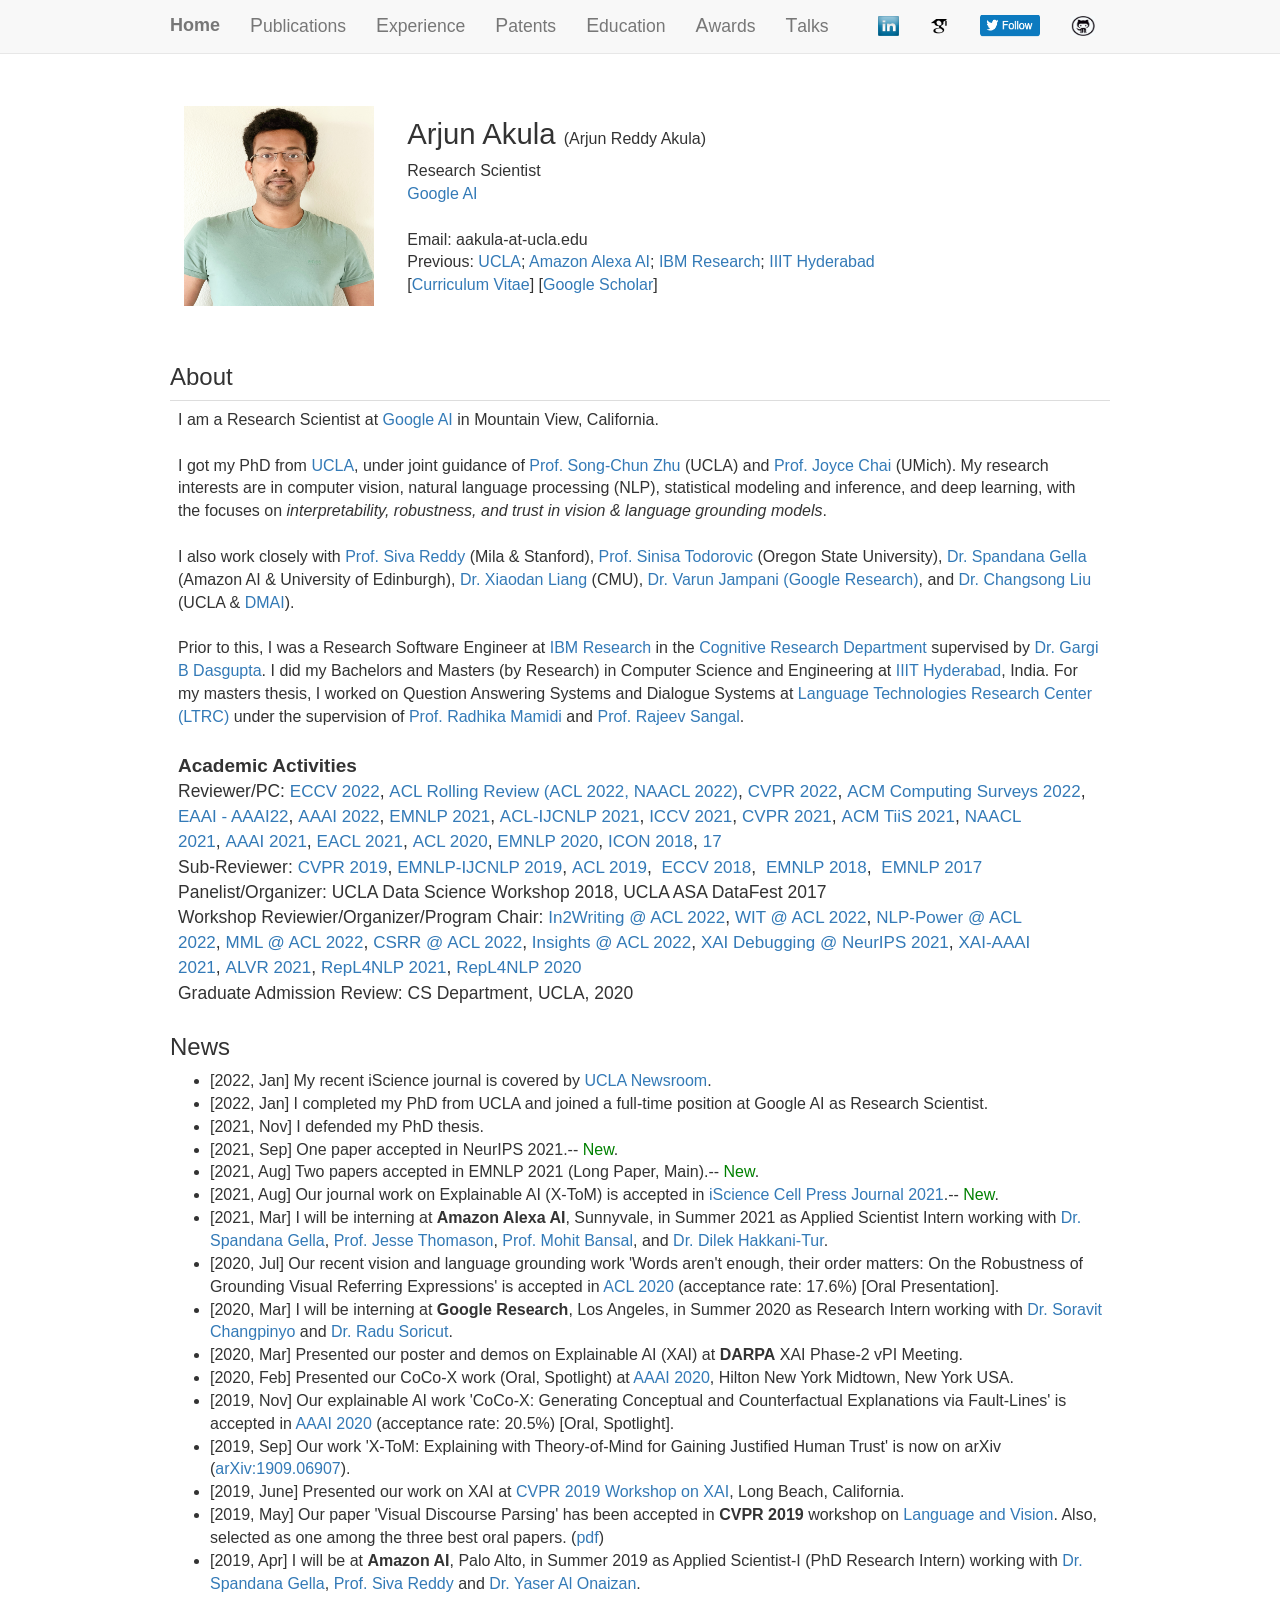
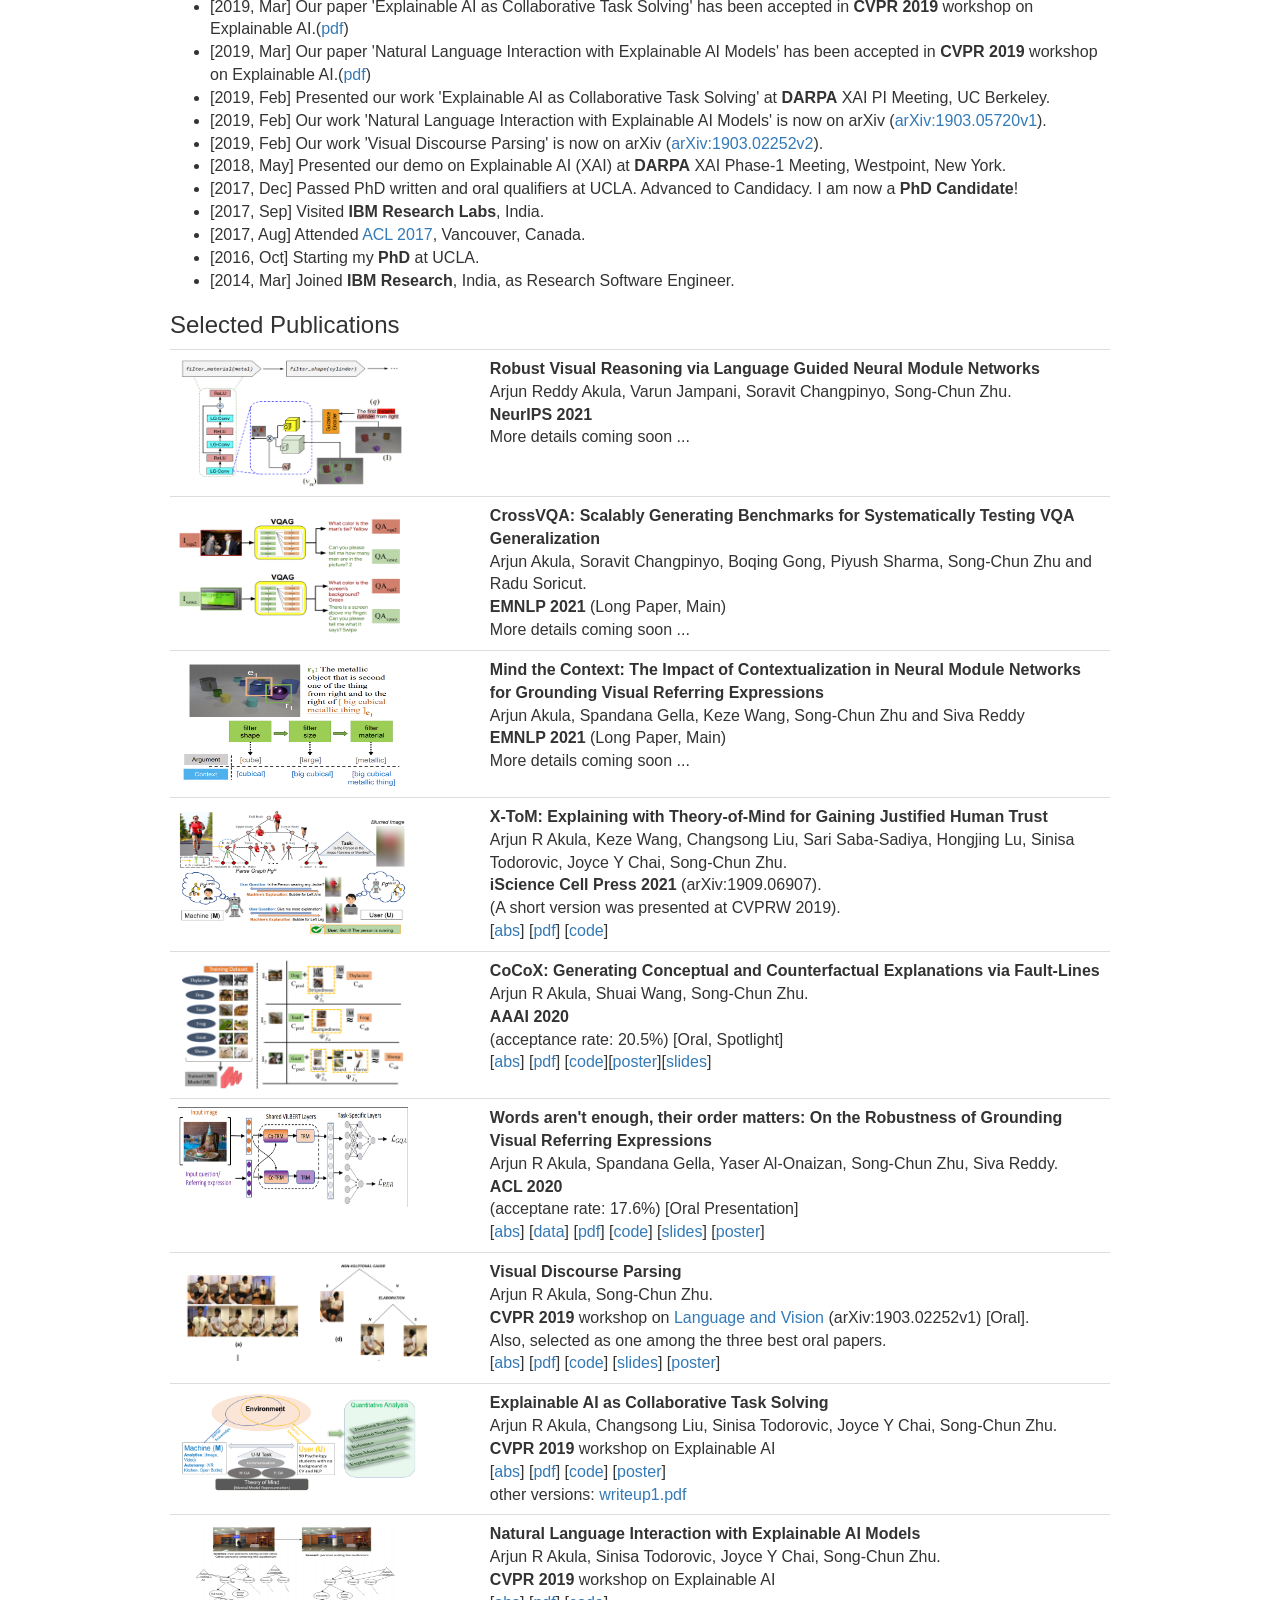
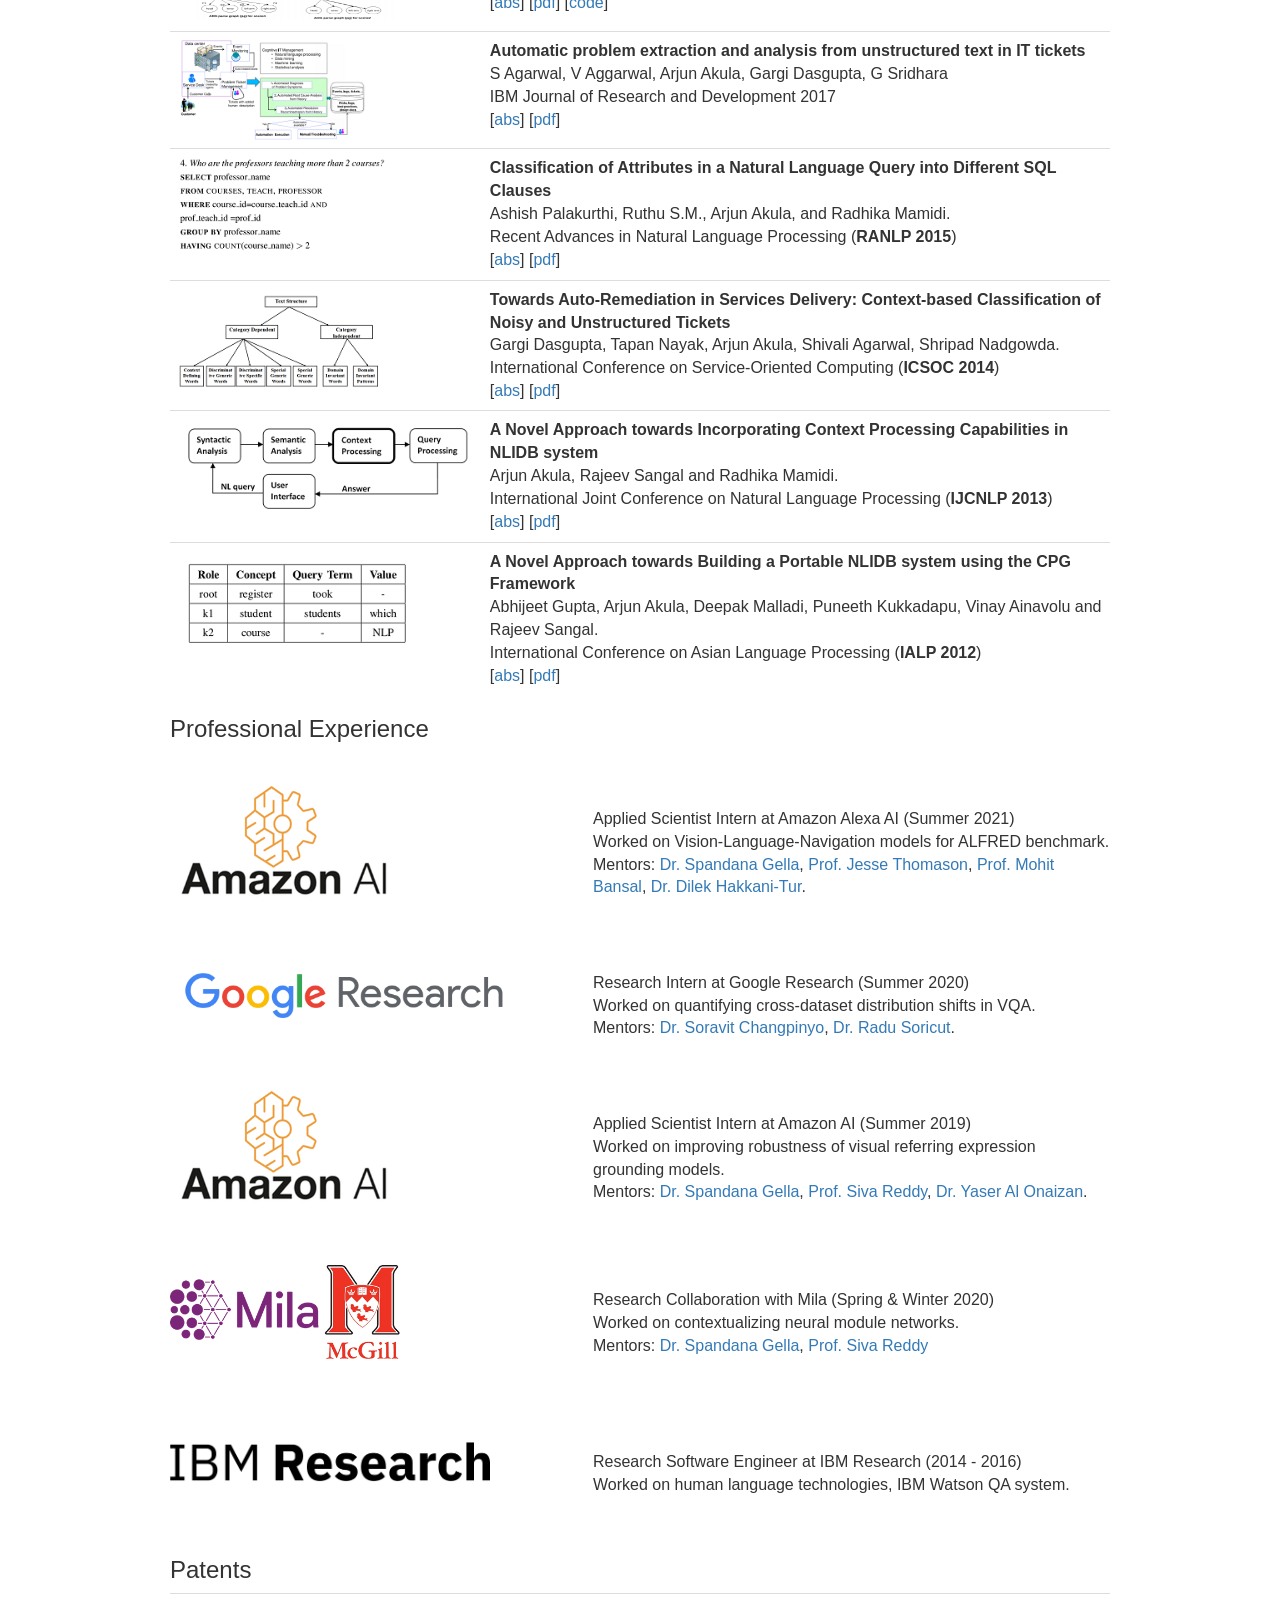
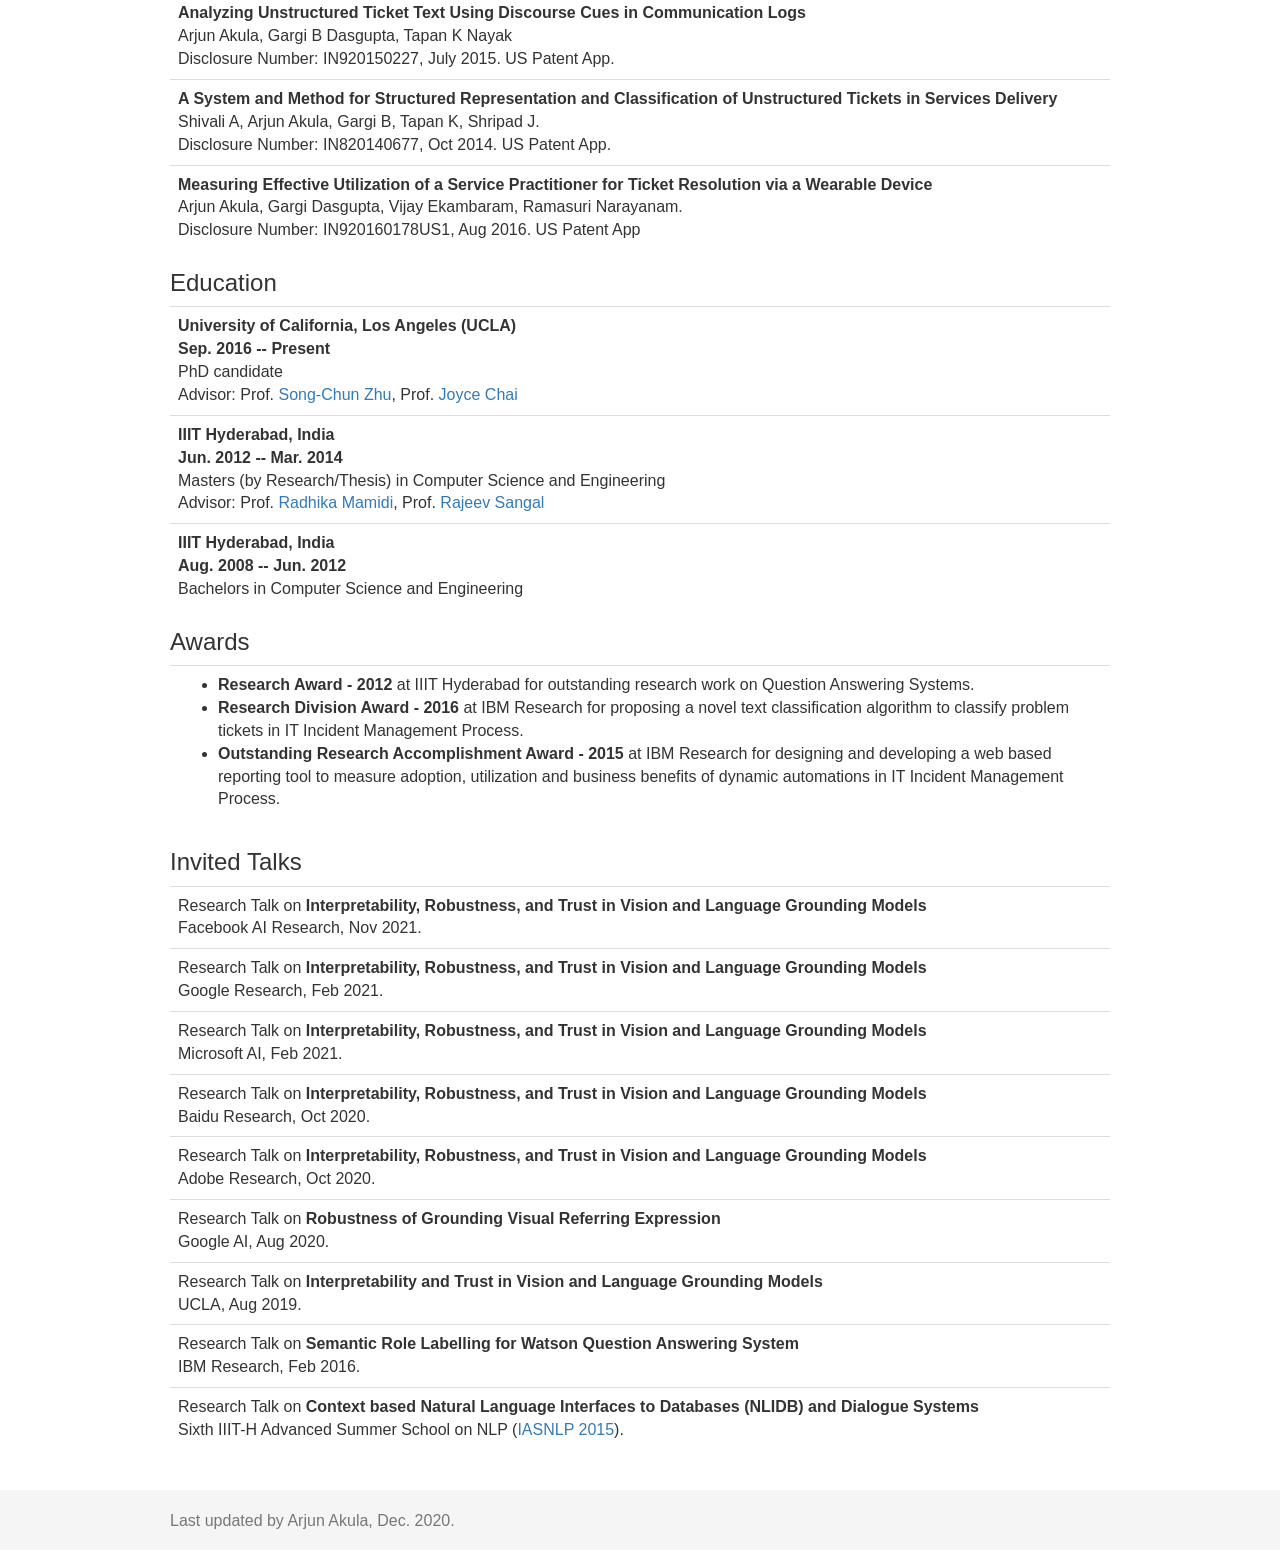
==== index.html @ db686c5c "Update index.html" ====
<!DOCTYPE html>
<html lang="en">
	<head>
		<meta name="google-site-verification" content="akBBJHNHcfkLYshrEBhurLwioqq3iowF6sm19u59wHs" />
		<meta http-equiv="Content-Type" content="text/html; charset=UTF-8">

<meta http-equiv="X-UA-Compatible" content="IE=edge">
<meta name="viewport" content="width=device-width, initial-scale=1">
<meta name="description" content="Homepage">
<meta name="author" content="Arjun Akula">
<meta name="keywords" content="Arjun Reddy Akula Arjun Akula Arjun R Akula Explainable AI XAI UCLA Univeristy of California Los Angeles , Arjun Reddy , Machine Learning Computer Science Statistics IBM Research Computer Vision Natural Language Processing">

<title> Arjun Akula ( Arjun Reddy Akula ) - UCLA </title>

<!-- Bootstrap core CSS -->
<link href="./style_files/bootstrap.min.css" rel="stylesheet">
<link href="./style_files/non-responsive.css" rel="stylesheet">
<link href="./style_files/social-buttons-3.css" rel="stylesheet">
<script async="" src="./style_files/analytics.js.download"></script><script src="./style_files/ie-emulation-modes-warning.js.download"></script>
<link href="./style_files/font-awesome.min.css" rel="stylesheet">

<link href="./style_files/han.css" rel="stylesheet">

<script src="./style_files/ie-emulation-modes-warning.js(1).download"></script>
<script type="text/javascript">
  function display(id) {
    var currentDisplay = document.getElementById(id).style.display;
    if (currentDisplay == 'none') {
      document.getElementById(id).style.display = "inline";
    }
    else {
      document.getElementById(id).style.display = "none";
    }
  }
</script>
<style type="text/css">
.divLeft {
    width:12%;
    display:block;
    float: left;
margin-left: 29px;

}
.divRight {
    width:57%;
    display:block;
	float: right;
    margin-right: 17%;
	margin-top:15px;
}
</style>
		
</head>

    <body data-feedly-mini="yes">

      <!-- Fixed navbar -->
      <nav class="navbar navbar-default navbar-fixed-top">
        <div class="container">
          <div class="navbar-header">
            <button type="button" class="navbar-toggle" data-toggle="collapse" data-target=".navbar-collapse">
              <span class="sr-only">Toggle navigation</span>
              <span class="icon-bar"></span>
              <span class="icon-bar"></span>
              <span class="icon-bar"></span>
            </button>
            <a class="scroll-top navbar-brand" href="./index.html"><b>Home</b></a>
          </div>
          <div id="navbar" class="collapse navbar-collapse">
            <ul class="nav navbar-nav">
             <li><a href="#publication">Publications</a></li>
		    <li><a href="#work">Experience</a></li>
<li><a href="#patent">Patents</a></li>
<li><a href="#education">Education</a></li>
<li><a href="#award">Awards</a></li>
<li><a href="#talk">Talks</a></li>
           </ul>

           <ul class="nav navbar-nav navbar-right">
            
            <li><a target="_blank" href="https://www.linkedin.com/in/arjun-akula-1b769939"><img src="./style_files/linkedin.PNG" style="width:21px; height:20px" title="" alt=""></a></li>
            <li><a target="_blank" href="https://scholar.google.com/citations?user=CNKX9bgAAAAJ&hl=en"><img src="./style_files/scholar.jpg" style="width:21px; height:16px" title="" alt=""></a></li>
		   <li><a target="_blank" href="https://twitter.com/arjunreddy2613?ref_src=twsrc%5Etfw"><img src="./style_files/twitter.PNG" style="width:61px; height:23px" title="" alt=""></a></li>
		   <li><a target="_blank" href="https://github.com/arjunakula"><img src="./style_files/github_icon.png" style="width:24px; height:20px" title="" alt=""></a></li>
        	  </ul>
        </div><!--/.nav-collapse -->
      </div>
    </nav>

    <!-- Begin page content -->
    <div class="container">
      <div class="row"><br>
        <span class="divRight">
          <h1 style="font-size:22pt">Arjun Akula <span style="font-size:12pt">(Arjun Reddy Akula)</span></h1>
          <address>
            <font size="3">
               Research Scientist 
              <br> <a target="_blank" href="https://research.google/people/ArjunReddyAkula/">Google AI </a>

              <br><br> Email: aakula-at-ucla.edu <br>
         
			Previous:  <a target="_blank" href="http://www.ucla.edu/">UCLA</a>; <a href="https://blog.aboutamazon.com/amazon-ai" target="_blank">Amazon Alexa AI</a>; <a target="_blank" href="http://www.research.ibm.com/" target="_blank">IBM Research</a>; <a href="https://www.iiit.ac.in/" target="_blank">IIIT Hyderabad</a> <br>

		    [<a target="_blank" href="style_files/arjun_resume_2022.pdf">Curriculum Vitae</a>] [<a target="_blank" href="https://scholar.google.com/citations?user=CNKX9bgAAAAJ&hl=en">Google Scholar</a>]
            </font>
          </address>
        </span>
        <span class="divLeft">
          <br><img src="./style_files/IMG-0017.jpg" height=200 width=190>
        </span>
      </div>

      <!-- <div class="container"> -->
      <span id="bio" name="bio"><h3><br>About</h3></span>
      <p style="top-margin: 100px;"></p><table class="table table-hover">
        
        <tbody>
		<!-- 
		<tr><td>
		<img src="./style_files/mission2.PNG" width="91%" height="53%">
		</td></tr>
	    -->
		<tr><td>
          I am a Research Scientist at <a href="https://research.google/people/ArjunReddyAkula/">Google AI</a> in Mountain View, California. <br> <br>
			
	I got my PhD from  <a href="http://www.ucla.edu/" target="_blank">UCLA</a>, under joint guidance of <a href="http://www.stat.ucla.edu/~sczhu/" target="_blank">Prof. Song-Chun Zhu</a> (UCLA) and <a href="http://www.cse.msu.edu/~jchai/" target="_blank">Prof. Joyce Chai</a> (UMich).
My research interests are in computer vision, natural language processing (NLP), statistical modeling and inference, and deep learning, with the focuses on <i> interpretability, robustness, and trust in vision & language grounding models</i>.<br /> <br />
			
			I also work closely with <a href="https://sivareddy.in/" target="_blank">Prof. Siva Reddy</a> (Mila & Stanford), <a href="http://web.engr.oregonstate.edu/~sinisa/" target="_blank">Prof. Sinisa Todorovic</a> (Oregon State University),  <a href="http://spandanagella.com/" target="_blank">Dr. Spandana Gella</a> (Amazon AI & University of Edinburgh), <a href="https://www.cs.cmu.edu/~xiaodan1/" target="_blank">Dr. Xiaodan Liang</a> (CMU), <a href="https://varunjampani.github.io/" target="_blank">Dr. Varun Jampani (Google Research)</a>, and  <a href="https://scholar.google.com/citations?user=x_cL5pQAAAAJ&hl=en" target="_blank">Dr. Changsong Liu</a> (UCLA & <a href="https://dm.ai" target="_blank">DMAI</a>).

    
<br><br>
        
Prior to this, I was a Research Software Engineer at <a href = "http://www.research.ibm.com/" target="_blank">IBM Research</a> in the <a href="https://researcher.watson.ibm.com/researcher/view_group.php?id=7850" target="_blank">Cognitive Research Department</a> supervised by <a href="https://researcher.watson.ibm.com/researcher/view.php?person=in-GaargiDasgupta" target="_blank">Dr. Gargi B Dasgupta</a>. I did my Bachelors and Masters (by Research) in Computer Science and Engineering at <a href="https://www.iiit.ac.in/" target="_blank">IIIT Hyderabad</a>, India. For my masters thesis, I worked on Question Answering Systems and Dialogue Systems at <a href="http://ltrc.iiit.ac.in/" target="_blank"> Language Technologies Research Center (LTRC)</a> under the supervision of <a href="https://www.iiit.ac.in/people/faculty/radhikamamidi/" target="_blank">Prof. Radhika Mamidi</a> and <a href="https://www.iiit.ac.in/~sangal/" target="_blank">Prof. Rajeev Sangal</a>.
<br> 
<br/>
<b style="font-size:19px;">Academic Activities</b><br />
<div style="font-size:17.5px;">Reviewer/PC: <a href="https://eccv2022.ecva.net/" target="_blank" style="font-size:17px">ECCV 2022</a>, <a href="https://aclrollingreview.org/" target="_blank" style="font-size:17px">ACL Rolling Review (ACL 2022, NAACL 2022)</a>, <a href="http://cvpr2022.thecvf.com/" target="_blank" style="font-size:17px">CVPR 2022</a>, <a href="https://dl.acm.org/journal/csur" target="_blank" style="font-size:17px">ACM Computing Surveys 2022</a>, <a href="https://sites.google.com/view/eaai2022/topic" target="_blank" style="font-size:17px">EAAI - AAAI22</a>, <a href="https://aaai.org/Conferences/AAAI-22/aaai22call/" target="_blank" style="font-size:17px">AAAI 2022</a>,&nbsp;<a href="https://2021.emnlp.org/" target="_blank" style="font-size:17px">EMNLP 2021</a>,&nbsp;<a href="https://2021.aclweb.org/" target="_blank" style="font-size:17px">ACL-IJCNLP 2021</a>,&nbsp;<a href="http://iccv2021.thecvf.com/" target="_blank" style="font-size:17px">ICCV 2021</a>,&nbsp;<a href="http://cvpr2021.thecvf.com/" target="_blank" style="font-size:17px">CVPR 2021</a>,&nbsp;<a href="https://dl.acm.org/journal/tiis" target="_blank" style="font-size:17px">ACM TiiS 2021</a>,&nbsp;<a href="https://2021.naacl.org/calls/papers/" target="_blank" style="font-size:17px">NAACL 2021</a>,&nbsp;<a href="https://aaai.org/Conferences/AAAI-21/" target="_blank" style="font-size:17px">AAAI 2021</a>,&nbsp;<a href="https://2021.eacl.org/" target="_blank" style="font-size:17px">EACL 2021</a>,&nbsp;<a href="http://www.acl2019.org/EN/index.xhtml" target="_blank" style="font-size:17px">ACL 2020</a>,&nbsp;<a href="https://2020.emnlp.org/" target="_blank" style="font-size:17px">EMNLP 2020</a>,&nbsp;<a href = "http://www.icon2018.in/" target="_blank" style="font-size:17px;">ICON 2018</a>,&nbsp;<a href = "https://ltrc.iiit.ac.in/icon2017/" target="_blank" style="font-size:17px;">17</a></div>
<div style="font-size:17.5px;">Sub-Reviewer: <a href="http://cvpr2019.thecvf.com/" target="_blank" style="font-size:17px">CVPR 2019</a>,&nbsp;<a href="https://www.emnlp-ijcnlp2019.org/" target="_blank" style="font-size:17px">EMNLP-IJCNLP 2019</a>,&nbsp;<a href="http://www.acl2019.org/EN/index.xhtml" target="_blank" style="font-size:17px">ACL 2019</a>,&nbsp; <a href="https://eccv2018.org/" target="_blank" style="font-size:17px">ECCV 2018</a>,&nbsp; <a href="http://emnlp2018.org/" target="_blank" style="font-size:17px">EMNLP 2018</a>,&nbsp; <a href="http://emnlp2017.net/" target="_blank" style="font-size:17px">EMNLP 2017</a>
<div style="font-size:17.5px;">Panelist/Organizer: UCLA Data Science Workshop 2018, UCLA ASA DataFest 2017</a></div>
<div style="font-size:17.5px;">Workshop Reviewier/Organizer/Program Chair: <a href="https://in2writing.glitch.me/" target="_blank" style="font-size:17px">In2Writing @ ACL 2022</a>,&nbsp;<a href="https://megagon.ai/2nd-workshop-on-deriving-insights-from-user-generated-text-wit/" target="_blank" style="font-size:17px">WIT @ ACL 2022</a>,&nbsp;<a href="https://nlp-power.github.io/" target="_blank" style="font-size:17px">NLP-Power @ ACL 2022</a>,&nbsp;<a href="https://mml-workshop.github.io/" target="_blank" style="font-size:17px">MML @ ACL 2022</a>,&nbsp;<a href="https://csrr-workshop.github.io/" target="_blank" style="font-size:17px">CSRR @ ACL 2022</a>,&nbsp;<a href="https://insights-workshop.github.io/index" target="_blank" style="font-size:17px">Insights @ ACL 2022</a>,&nbsp;<a href="https://xai4debugging.github.io/" target="_blank" style="font-size:17px">XAI Debugging @ NeurIPS 2021</a>,&nbsp;<a href="https://sites.google.com/view/xaiworkshop/topic" target="_blank" style="font-size:17px">XAI-AAAI 2021</a>,&nbsp;<a href="https://alvr-workshop.github.io/" target="_blank" style="font-size:17px">ALVR 2021</a>,&nbsp;<a href="https://sites.google.com/view/repl4nlp-2021" target="_blank" style="font-size:17px">RepL4NLP 2021</a>,&nbsp;<a href="https://sites.google.com/view/repl4nlp2020/" target="_blank" style="font-size:17px">RepL4NLP 2020</a></div>			
<div style="font-size:17.5px;">Graduate Admission Review: CS Department, UCLA, 2020</a></div>
         </td>
      </tr>
</tbody></table>
      
    <span id="news" name="news"><h3> News </h3></span>
				<ul>
					<li>
						[2022, Jan] My recent iScience journal is covered by <a target="_blank" href="http://statistics.ucla.edu/resources/news/">UCLA Newsroom</a>. 
						</li>
					
					<li>
						[2022, Jan] I completed my PhD from UCLA and joined a full-time position at Google AI as Research Scientist. 
						</li>
					<li>
						[2021, Nov] I defended my PhD thesis. 
						</li>
					<li>
						[2021, Sep] One paper accepted in NeurIPS 2021.-- <span
						style="color: green">New</span>.
					</li>
					<li>
						[2021, Aug] Two papers accepted in EMNLP 2021 (Long Paper, Main).-- <span
						style="color: green">New</span>.
					</li>
					<li>
						[2021, Aug] Our journal work on Explainable AI (X-ToM) is accepted in <a target="_blank" href="https://www.cell.com/iscience/home">iScience Cell Press Journal 2021</a>.-- <span
						style="color: green">New</span>.
					</li>
						<li>
						[2021, Mar] I will be interning at <b>Amazon Alexa AI</b>, Sunnyvale, in Summer 2021 as Applied Scientist Intern working with <a target="_blank" href="http://spandanagella.com/">Dr. Spandana Gella</a>, <a target="_blank" href="https://jessethomason.com/">Prof. Jesse Thomason</a>, <a target="_blank" href="https://www.cs.unc.edu/~mbansal/">Prof. Mohit Bansal</a>, and <a target="_blank" href="https://scholar.google.com/citations?user=GMcL_9kAAAAJ&hl=en">Dr. Dilek Hakkani-Tur</a>.
					</li>
					<li>
						[2020, Jul] Our recent vision and language grounding work 'Words aren't enough, their order matters: On the Robustness of Grounding Visual Referring Expressions' is accepted in <a target="_blank" href="https://acl2020.org/">ACL 2020</a> (acceptance rate: 17.6%) [Oral Presentation]. 
					</li>
					<li>
						[2020, Mar] I will be interning at <b>Google Research</b>, Los Angeles, in Summer 2020 as Research Intern working with <a target="_blank" href="http://www-scf.usc.edu/~schangpi/">Dr. Soravit Changpinyo</a> and <a target="_blank" href="http://www.radusoricut.com/">Dr. Radu Soricut</a>.
					</li>
					<li>
						[2020, Mar] Presented our poster and demos on Explainable AI (XAI) at <b>DARPA</b> XAI Phase-2 vPI Meeting.
					</li>
					<li>
						[2020, Feb] Presented our CoCo-X work (Oral, Spotlight) at <a target="_blank" href="https://aaai.org/Conferences/AAAI-20/aaai20call/">AAAI 2020</a>, Hilton New York Midtown, New York USA.
					</li>
					<li>
						[2019, Nov] Our explainable AI work 'CoCo-X: Generating Conceptual and Counterfactual Explanations via Fault-Lines' is accepted in <a target="_blank" href="https://aaai.org/Conferences/AAAI-20/aaai20call/">AAAI 2020</a> (acceptance rate: 20.5%) [Oral, Spotlight].
					</li>
					<li>
						[2019, Sep] Our work 'X-ToM: Explaining with Theory-of-Mind for Gaining Justified Human Trust' is now on arXiv (<a target="_blank" href="https://arxiv.org/abs/1909.06907">arXiv:1909.06907</a>).
					</li>
					
					<li>
						[2019, June] Presented our work on XAI at <a target="_blank" href="http://cvpr2019.thecvf.com/">CVPR 2019 Workshop on XAI</a>, Long Beach, California. 
					</li>
					<li>
						[2019, May] Our paper <a target="_blank" href="https://arxiv.org/pdf/1903.05720"></a> 'Visual Discourse Parsing' has been accepted in <b>CVPR 2019</b> workshop on <a href="http://languageandvision.com/" target="_blank">Language and Vision</a>. Also, selected as one among the three best oral papers. (<a target="_blank" href="https://arxiv.org/abs/1903.02252">pdf</a>)
					</li>
					
					<li> [2019, Apr] I will be at <b>Amazon AI</b>, Palo Alto, in Summer 2019 as Applied Scientist-I (PhD Research Intern) working with <a target="_blank" href="http://spandanagella.com/">Dr. Spandana Gella</a>, <a target="_blank" href="https://sivareddy.in/">Prof. Siva Reddy</a> and <a target="_blank" href="https://scholar.google.com/citations?user=ODQEHXgAAAAJ&hl=en">Dr. Yaser Al Onaizan</a>.
					</li>
					<li>
						[2019, Mar] Our paper 'Explainable AI as Collaborative Task Solving' has been accepted in <b>CVPR 2019</b> workshop on Explainable AI.(<a target="_blank" href="http://openaccess.thecvf.com/content_CVPRW_2019/html/Explainable_AI/Akula_Explainable_AI_as_Collaborative_Task_Solving_CVPRW_2019_paper.html">pdf</a>)
					</li>
					
					<li>
						[2019, Mar] Our paper 'Natural Language Interaction with Explainable AI Models' has been accepted in <b>CVPR 2019</b> workshop on Explainable AI.(<a target="_blank" href="http://openaccess.thecvf.com/content_CVPRW_2019/html/Explainable_AI/Akula_Natural_Language_Interaction_with_Explainable_AI_Models_CVPRW_2019_paper.html">pdf</a>)
					</li>

					<li>
						[2019, Feb] Presented our work 'Explainable AI as Collaborative Task Solving' <!--(<a target="_blank" href="./style_files/XAI_poster_UCBerkeley_arjun.pdf">poster</a>)--> at <b>DARPA</b> XAI PI Meeting, UC Berkeley.
					</li>
					
					<li>
						[2019, Feb] Our work 'Natural Language Interaction with Explainable AI Models' is now on arXiv (<a target="_blank" href="https://arxiv.org/abs/1903.05720">arXiv:1903.05720v1</a>).
					</li>
					
					<li>
						[2019, Feb] Our work 'Visual Discourse Parsing' is now on arXiv (<a target="_blank" href="https://arxiv.org/abs/1903.02252">arXiv:1903.02252v2</a>).
					</li>
					
					<li>
						[2018, May] Presented our demo on Explainable AI (XAI) at <b>DARPA</b> XAI Phase-1 Meeting, Westpoint, New York.
					</li>
					
					<li>
						[2017, Dec] Passed PhD written and oral qualifiers at UCLA. Advanced to Candidacy. I am now a <b>PhD Candidate</b>!
					</li>
					
					<li>
						[2017, Sep] Visited <b>IBM Research Labs</b>, India.
					</li>
					
					<li>
						[2017, Aug] Attended <a target="_blank" href="http://acl2017.org/">ACL 2017</a>, Vancouver, Canada.
					</li>
					
					<li>
						[2016, Oct] Starting my <b>PhD</b> at UCLA.
					</li>
					
					<li>
						[2014, Mar] Joined <b>IBM Research</b>, India, as Research Software Engineer.
					</li>
					</ul>	   
            
      <span id="publication" name="publication"><h3> Selected Publications </h3></span>
      <table class="table table-hover">
        <tbody>
		
		<tr><td width="30%"><img src="style_files/publications/neurips2021.png" width=230 height=130></td>

          <td>  
            <strong>Robust Visual Reasoning via Language Guided Neural Module Networks </strong>
            <br>Arjun Reddy Akula, Varun Jampani, Soravit Changpinyo, Song-Chun Zhu.
            <br> <b>NeurIPS 2021</b> 
	     <br> More details coming soon ...
           
          </td>
        </tr> 
		<tr><td width="30%"><img src="style_files/publications/emnlp2021_1.PNG" width=230 height=130></td>

          <td>  
            <strong>CrossVQA: Scalably Generating Benchmarks for Systematically Testing VQA Generalization </strong>
            <br> Arjun Akula, Soravit Changpinyo, Boqing Gong, Piyush Sharma, Song-Chun Zhu and Radu Soricut.
            <br> <b>EMNLP 2021</b> (Long Paper, Main)  
	     <br> More details coming soon ...
           
          </td>
        </tr> 
		
		<tr><td width="30%"><img src="style_files/publications/emnlp2021_2.PNG" width=230 height=130></td>

          <td>  
            <strong>Mind the Context: The Impact of Contextualization in Neural Module Networks for Grounding Visual Referring Expressions </strong>
            <br> Arjun Akula, Spandana Gella, Keze Wang, Song-Chun Zhu and Siva Reddy
            <br> <b>EMNLP 2021 </b>(Long Paper, Main)
	    <br> More details coming soon ...
          
          </td>
        </tr> 
		
		<tr><td width="30%"><img src="style_files/publications/xtom2019.png" width=230 height=130></td>

          <td>  
            <strong> X-ToM: Explaining with Theory-of-Mind for Gaining Justified Human Trust </strong>
            <br> Arjun R Akula, Keze Wang, Changsong Liu,  Sari Saba-Sadiya, Hongjing Lu, Sinisa Todorovic, Joyce Y Chai, Song-Chun Zhu.
            <br> <b>iScience Cell Press 2021</b> (arXiv:1909.06907). 
            <br> (A short version was presented at CVPRW 2019).
            <br> [<a href="javascript:none" onclick="display(&#39;CVPRXTOM2019-abs&#39;)">abs</a>] [<a target="_blank" href="https://arxiv.org/abs/1909.06907">pdf</a>] [<a target="_blank" href="https://github.com/arjunakula/Trust-and-XAI">code</a>]
            <div id="CVPRXTOM2019-abs" style="display:none"><p>
              We present a new explainable AI (XAI) framework aimed at increasing justified human trust and reliance in the AI machine through explanations. We pose explanation as an iterative communication process, i.e. dialog, between the machine and human user. More concretely, the machine generates sequence of explanations in a dialog which takes into account three important aspects at each dialog turn: (a) human's intention (or curiosity); (b) human's understanding of the machine; and (c) machine's understanding of the human user. To do this, we use Theory of Mind (ToM) which helps us in explicitly modeling human's intention, machine's mind as inferred by the human as well as human's mind as inferred by the machine. In other words, these explicit mental representations in ToM are incorporated to learn an optimal explanation policy that takes into account human's perception and beliefs. Furthermore, we also show that ToM facilitates in quantitatively measuring justified human trust in the machine by comparing all the three mental representations.
We applied our framework to three visual recognition tasks, namely, image classification, action recognition, and human body pose estimation. We argue that our ToM based explanations are practical and more natural for both expert and non-expert users to understand the internal workings of complex machine learning models. To the best of our knowledge, this is the first work to derive explanations using ToM. Extensive human study experiments verify our hypotheses, showing that the proposed explanations significantly outperform the state-of-the-art XAI methods in terms of all the standard quantitative and qualitative XAI evaluation metrics including human trust, reliance, and explanation satisfaction. 
            </p></div>
          </td>
        </tr> 
			
	<tr><td width="30%"><img src="style_files/publications/aaai2020.png" width=230 height=130></td>

          <td>  
            <strong> CoCoX: Generating Conceptual and Counterfactual Explanations via Fault-Lines </strong>
            <br> Arjun R Akula, Shuai Wang, Song-Chun Zhu.
            <br> <b>AAAI 2020 </b> 
	    <br> (acceptance rate: 20.5%) [Oral, Spotlight]
            <br> [<a href="javascript:none" onclick="display(&#39;AAAI2020-abs&#39;)">abs</a>] [<a target="_blank" href="https://github.com/arjunakula/arjunakula.github.io/blob/master/style_files/publications/AAAI-AkulaA.3605.pdf">pdf</a>] [<a target="_blank" href="https://github.com/arjunakula/arjunakula.github.io/blob/master/style_files/publications/AAAI-AkulaA.3605.pdf">code</a>][<a target="_blank" href="https://github.com/arjunakula/arjunakula.github.io/blob/master/AAAI2020_poster%20(1).pdf">poster</a>][<a target="_blank" href="https://github.com/arjunakula/arjunakula.github.io/blob/master/AAAI2020_poster%20(1).pdf">slides</a>]
            <div id="AAAI2020-abs" style="display:none"><p>
             We present CoCoX (short for Conceptual and Counterfactual Explanations), a model for explaining decisions made by a deep convolutional neural network (CNN). 
		    In Cognitive Psychology, the factors (or semantic-level features) that humans zoom in on when they imagine an alternative to a model prediction are often referred to as Fault-Lines.
		    Motivated by this, our CoCoX model explains decisions made by a CNN using fault-lines. 
		    Specifically, given an input image I for which a CNN classification model M predicts class c_pred, our fault-line based explanation identifies the minimal semantic-level features (e.g., stripes on zebra, pointed ears of dog), referred to as explainable concepts, that need to be added to or deleted from I in order to alter the classification category of I by M to another specified class c_alt. We argue that, due to the conceptual and counterfactual nature of fault-lines, our CoCoX explanations are practical and more natural for both expert and non-expert users to understand the internal workings of complex deep learning models.
		    Extensive quantitative and qualitative experiments verify our hypotheses, showing that CoCoX significantly outperform the state-of-the-art explainable AI models. 
            </p></div>
          </td>
        </tr> 
		
			<tr><td width="30%"><img src="style_files/publications/acl_arch.png" width=230 height=100></td>

          <td>  
            <strong> Words aren't enough, their order matters: On the Robustness of Grounding Visual Referring Expressions </strong>
            <br> Arjun R Akula, Spandana Gella, Yaser Al-Onaizan, Song-Chun Zhu, Siva Reddy.
            <br> <b>ACL 2020</b> 
		<br>  (acceptane rate: 17.6%) [Oral Presentation]
            <br> [<a href="javascript:none" onclick="display(&#39;ACL2020-abs&#39;)">abs</a>] [<a target="_blank" href="https://github.com/aws/aws-refcocog-adv">data</a>] [<a target="_blank" href="https://arxiv.org/abs/2005.01655v1">pdf</a>] [<a target="_blank" href="">code</a>] [<a target="_blank" href="">slides</a>] [<a target="_blank" href="">poster</a>]
            <div id="ACL2020-abs" style="display:none"><p>
             Visual referring expression recognition is a challenging task that requires natural language understanding in the context of an image.
		    We critically examine RefCOCOg, a standard benchmark for this task, using a human study and show that 83.7% of test instances do not require reasoning on linguistic structure.
To measure the true progress of existing models, we split the test set into two sets, one which requires reasoning on linguistic structure and the other which doesn't.
Additionally, we create an adversarial dataset <i>Ref-Adv</i> that tests the model's ability to generalize to unseen distribution of target referring objects.
Using these datasets, we empirically show that existing methods fail to exploit linguistic structure and are 12% to 23% lower in performance than the established progress for this task.
We also propose two methods, one based on negative sampling and the other based on multi-task learning, to increase the robustness of ViLBERT, the current state-of-the-art model for this task. 
            </p></div>
          </td>
        </tr> 
	
		

<tr><td width="30%"><img src="style_files/publications/cvprxai.png" height=100></td>

          <td>  
            <strong> Visual Discourse Parsing </strong>
            <br> Arjun R Akula, Song-Chun Zhu.
            <br><b>CVPR 2019</b> workshop on <a href="http://languageandvision.com/" target="_blank">Language and Vision</a> (arXiv:1903.02252v1) [Oral]. 
		<br>Also, selected as one among the three best oral papers.
            <br> [<a href="javascript:none" onclick="display(&#39;CVPRXAI2019-abs&#39;)">abs</a>] [<a target="_blank" href="https://arxiv.org/pdf/1903.02252.pdf">pdf</a>] [<a target="_blank" href="https://github.com/arjunakula/Visual-Discourse-Parsing">code</a>] [<a target="_blank" href="https://github.com/arjunakula/arjunakula.github.io/blob/master/style_files/cvpr2019_lang_vision_ppt.pdf">slides</a>] [<a target="_blank" href="https://github.com/arjunakula/arjunakula.github.io/blob/master/style_files/poster_cvpr2019_LanguageVision_Wkshp_final.pdf">poster</a>]
            <div id="CVPRXAI2019-abs" style="display:none"><p>
              Text-level discourse parsing aims to unmask how two segments (or sentences) in the text are related to each other. We propose the task of Visual Discourse Parsing, which requires understanding discourse relations among scenes in a video. Here we use the term scene to refer to a subset of video frames that can better summarize the video. In order to collect a dataset for learning discourse cues from videos, one needs to manually identify the scenes from a large pool of video frames and then annotate the discourse relations between them. This is clearly a time consuming, expensive and tedious task. In this work, we propose an approach to identify discourse cues from the videos without the need to explicitly identify and annotate the scenes. We also present a novel dataset containing 310 videos and the corresponding discourse cues to evaluate our approach. We believe that many of the multi-discipline Artificial Intelligence problems such as Visual Dialog and Visual Storytelling would greatly benefit from the use of visual discourse cues. 
            </p></div>
          </td>
        </tr> 
		
		<tr><td width="30%"><img src="style_files/publications/xai_2.PNG" width=240 height=100></td>

          <td>  
            <strong> Explainable AI as Collaborative Task Solving</strong>
            <br> Arjun R Akula, Changsong Liu, Sinisa Todorovic, Joyce Y Chai, Song-Chun Zhu.
            <br><b>CVPR 2019</b> workshop on Explainable AI
            <br> [<a href="javascript:none" onclick="display(&#39;CVPRWKSHPXAI2019-abs&#39;)">abs</a>] [<a target="_blank" href="http://openaccess.thecvf.com/content_CVPRW_2019/html/Explainable_AI/Akula_Explainable_AI_as_Collaborative_Task_Solving_CVPRW_2019_paper.html">pdf</a>] [<a target="_blank" href="https://github.com/arjunakula/Trust-and-XAI">code</a>] [<a target="_blank" href="https://github.com/arjunakula/arjunakula.github.io/blob/master/style_files/poster_cvpr2019_XAI_wkshp%20(15).pdf">poster</a>]
            <br> other versions: <a target="_blank" href="https://github.com/arjunakula/arjunakula.github.io/raw/master/style_files/publications/VCLA_PROJECTS/writeup_backup1.pdf">writeup1.pdf</a>
	    <div id="CVPRWKSHPXAI2019-abs" style="display:none"><p>
              
            </p></div>
          </td>
        </tr> 
		<tr><td width="30%"><img src="style_files/publications/iuixai.png" width=240 height=100></td>

          <td>  
            <strong> Natural Language Interaction with Explainable AI Models</strong>
            <br> Arjun R Akula, Sinisa Todorovic, Joyce Y Chai, Song-Chun Zhu.
            <br><b>CVPR 2019</b> workshop on Explainable AI
            <br> [<a href="javascript:none" onclick="display(&#39;IUIXAI2019-abs&#39;)">abs</a>] [<a target="_blank" href="http://openaccess.thecvf.com/content_CVPRW_2019/html/Explainable_AI/Akula_Natural_Language_Interaction_with_Explainable_AI_Models_CVPRW_2019_paper.html">pdf</a>] [<a target="_blank" href="https://github.com/arjunakula/Explainable-AI-Interface-for-Videos">code</a>]
            <div id="IUIXAI2019-abs" style="display:none"><p>
              This paper presents an explainable AI (XAI) system that provides explanations for its predictions. The system consists of two key components -- namely, the prediction And-Or graph (AOG) model for recognizing and localizing concepts of interest in input data, and the XAI model for providing explanations to the user about the AOG's predictions. In this work, we focus on the XAI model specified to interact with the user in natural language, whereas the AOG's predictions are considered given and represented by the corresponding parse graphs (pg's) of the AOG. Our XAI model takes pg's as input and provides answers to the user's questions using the following types of reasoning: direct evidence (e.g., detection scores), part-based inference (e.g., detected parts provide evidence for the concept asked), and other evidences from spatio-temporal context (e.g., constraints from the spatio-temporal surround). We identify several correlations between user's questions and the XAI answers using Youtube Action dataset. 
            </p></div>
          </td>
        </tr> 
<!--
		<tr><td width="30%"><img src="style_files/publications/cvprxai2.png" width=240 height=100></td>

          <td>  
            <strong> Explainable AI as Collaborative Task Solving</strong>
            <br> Arjun Akula, Changsong Liu, Sinisa Todorovic, Joyce Chai, Song-Chun Zhu.
            <br><b>CVPR 2019</b> workshop on Explainable AI
            <br> [<a href="javascript:none" onclick="display(&#39;CVPRXAI22019-abs&#39;)">abs</a>] [<a target="_blank" href="https://arxiv.org/pdf/1903.05720">pdf</a>]
            <div id="CVPRXAI22019-abs" style="display:none"><p>
              
            </p></div>
          </td>
        </tr> 
-->		
		<tr>
<td width="30%"><img src="style_files/publications/j1.PNG" height=100></td>

          <td>  
            <strong> Automatic problem extraction and analysis from unstructured text in IT tickets </strong>
            <br> S Agarwal, V Aggarwal, Arjun Akula, Gargi Dasgupta, G Sridhara
            <br> IBM Journal of Research and Development 2017
            <br> [<a href="javascript:none" onclick="display(&#39;IBMRD2017-abs&#39;)">abs</a>] [<a target="_blank" href="https://ieeexplore.ieee.org/document/7877279">pdf</a>]
            <div id="IBMRD2017-abs" style="display:none"><p>
              Many large IT service providers, having realized the transformational impact of cognitive technology, are
experimenting with cognitive service agents like Amelia and IBM Watson for IT problem resolution. We build a system that extracts knowledge
about different classes of problems arising in the IT infrastructure,
mine problem linkages to recent system changes, and identify the
resolution activities to mitigate problems. The system, at its core, uses
data mining, machine learning, and natural language parsing
techniques. By using extracted knowledge, one can (i) understand the
kind of problems and the root causes affecting the IT infrastructure,
(ii) proactively remediate the causes so that they no longer result in
problems, and (iii) estimate the scope for automation for service
management
            </p></div>
          </td>
        </tr>
		
		<tr>
<td width="30%"><img src="style_files/publications/ranlp.png" height=100></td>

          <td>  
            <strong> Classification of Attributes in a Natural Language Query into Different SQL Clauses </strong>
            <br> Ashish Palakurthi, Ruthu S.M., Arjun Akula, and Radhika Mamidi.
            <br> Recent Advances in Natural Language Processing (<b>RANLP 2015</b>)
            <br> [<a href="javascript:none" onclick="display(&#39;RANLP2015-abs&#39;)">abs</a>] [<a target="_blank" href="./style_files/publications/ranlp2015.pdf">pdf</a>]
            <div id="RANLP2015-abs" style="display:none"><p>
             Attribute information in a natural language query is one of the key features for converting a natural language query into a Structured Query Language (SQL) in Natural Language Interface to Database systems. In this paper, we explore the task
of classifying the attributes present in a natural language query into different SQL clauses in a SQL query. In particular, we investigate the effectiveness of various features and Conditional Random Fields for this task. Our system uses a statistical classifier trained on manually prepared data. We report our results on three different domains and also show how our system
can be used for generating a complete SQL query.
            </p></div>
          </td>
        </tr> 
		
		<tr>
<td width="30%"><img src="style_files/publications/icsoc.png" height=100></td>

          <td>  
            <strong> Towards Auto-Remediation in Services Delivery: Context-based Classification of Noisy and Unstructured Tickets </strong>
            <br> Gargi Dasgupta, Tapan Nayak, Arjun Akula, Shivali Agarwal, Shripad Nadgowda.
            <br> International Conference on Service-Oriented Computing (<b>ICSOC 2014</b>)
            <br> [<a href="javascript:none" onclick="display(&#39;ICSOC2014-abs&#39;)">abs</a>] [<a target="_blank" href="https://link.springer.com/chapter/10.1007/978-3-662-45391-9_39">pdf</a>]
            <div id="ICSOC2014-abs" style="display:none"><p>
             Service interactions account for major source of revenue and employment in many modern economies, and yet the service operations management process remains extremely complex. Ticket is the fundamental management entity in this process and resolution of tickets remains largely human intensive. A large portion of these human executed resolution tasks are repetitive in nature and can be automated. Ticket description analytics can be used to automatically identify the true category of the problem. This when combined with automated remediation actions considerably reduces the human effort. We look at monitoring data in a big provider's domain and abstract out the repeatable tasks from the noisy and unstructured human-readable text in tickets. We present a novel approach for automatic problem determination from this noisy and unstructured text. The approach uses two distinct levels of analysis, (a) correlating different data sources to obtain a richer text followed by (b) context based classification of the correlated data. We report on accuracy and efficiency of our approach using real customer data.
            </p></div>
          </td>
        </tr> 

<tr>
<tr><td width="30%"><img src="style_files/publications/ijcnlp.png" height=100></td>

          <td>  
            <strong> A Novel Approach towards Incorporating Context Processing Capabilities in NLIDB system </strong>
            <br> Arjun Akula, Rajeev Sangal and Radhika Mamidi.
            <br> International Joint Conference on Natural Language Processing (<b>IJCNLP 2013</b>)
            <br> [<a href="javascript:none" onclick="display(&#39;IJCNLP2013-abs&#39;)">abs</a>] [<a target="_blank" href="./style_files/publications/ijcnlp2013.pdf">pdf</a>]
            <div id="IJCNLP2013-abs" style="display:none"><p>
              This paper presents a novel approach to categorize, model and identify contextual information in natural language interface to database (NLIDB) systems. The interactions between user and system are categorized and modeled based on the way in which the contextual information is utilized in the interactions. A relationship schema among the responses (user and system responses) is proposed. We present a novel method to identify contextual information in one specific type of usersystem
interaction. We report on results of experiments with the university related queries. 
            </p></div>
          </td>
        </tr> 

<tr>
<td width="30%"><img src="style_files/publications/ialp.png" height=100></td>

          <td>  
            <strong> A Novel Approach towards Building a Portable NLIDB system using the CPG Framework </strong>
            <br> Abhijeet Gupta, Arjun Akula, Deepak Malladi, Puneeth Kukkadapu, Vinay Ainavolu and Rajeev Sangal.
            <br> International Conference on Asian Language Processing (<b>IALP 2012</b>)
            <br> [<a href="javascript:none" onclick="display(&#39;IALP2012-abs&#39;)">abs</a>] [<a target="_blank" href="./style_files/publications/ialp2012.pdf">pdf</a>]
            <div id="IALP2012-abs" style="display:none"><p>
              This paper presents a novel approach to building natural language interface to databases (NLIDB) based on Computational Paninian Grammar (CPG). It uses two distinct stages of processing, namely, syntactic processing followed by semantic processing. Syntactic processing makes the processing more general and robust. CPG is a dependency framework in which the analysis is in terms of syntacticosemantic relations. The closeness of these relations makes semantic processing easier and more accurate. It also makes the systems more portable. 
            </p></div>
          </td>
        </tr> 

      </tbody></table>

<!--       <span id="journal" name="journal"><h3> Journals </h3></span>
      <table class="table table-hover">
        <tbody>
 
 </tbody></table> -->

<span id="work" name="work"><h3> Professional Experience </h3></span>
 <table width="100%" align="center" border="0" cellspacing="0" cellpadding="200">
	 <tr>
                        <td width="45%"  height="180px">
                                <div><img src='./style_files/amazonai.png' width=230px></div>
                        </td>
                <td valign="center" width="55%">

			<br>
                        <papertitle>Applied Scientist Intern at Amazon Alexa AI (Summer 2021)</papertitle><br>
			Worked on Vision-Language-Navigation models for ALFRED benchmark.<br />
			Mentors: <a target="_blank" href="http://spandanagella.com/">Dr. Spandana Gella</a>, <a target="_blank" href="https://jessethomason.com/">Prof. Jesse Thomason</a>, <a target="_blank" href="https://www.cs.unc.edu/~mbansal/">Prof. Mohit Bansal</a>, <a target="_blank" href="https://scholar.google.com/citations?user=GMcL_9kAAAAJ&hl=en">Dr. Dilek Hakkani-Tur</a>.
                                
                </td>
        </tr>

<tr>
                        <td width="45%" height="125px">
                                <div><img src='./style_files/google.png' width=350px></div>
                        </td>
                <td valign="center" width="55%">

			<br>
                        <papertitle>Research Intern at Google Research (Summer 2020)</papertitle><br>
			Worked on quantifying cross-dataset distribution shifts in VQA. <br />
			Mentors: <a target="_blank" href="http://www-scf.usc.edu/~schangpi/">Dr. Soravit Changpinyo</a>, <a target="_blank" href="http://www.radusoricut.com/">Dr. Radu Soricut</a>.
                                
                </td>
        </tr>
	 
<tr>
                        <td width="45%"  height="180px">
                                <div><img src='./style_files/amazonai.png' width=230px></div>
                        </td>
                <td valign="center" width="55%">

			<br>
                        <papertitle>Applied Scientist Intern at Amazon AI (Summer 2019)</papertitle><br>
			Worked on improving robustness of visual referring expression grounding models. <br />
			Mentors: <a target="_blank" href="http://spandanagella.com/">Dr. Spandana Gella</a>, <a target="_blank" href="https://sivareddy.in/">Prof. Siva Reddy</a>, <a target="_blank" href="https://scholar.google.com/citations?user=ODQEHXgAAAAJ&hl=en">Dr. Yaser Al Onaizan</a>.
                                
                </td>
        </tr>
	 <tr>
                        <td width="45%"  height="150px">
                                <div><img src='./style_files/mila.png' width=230px></div>
                        </td>
                <td valign="center" width="55%">

			<br>
                        <papertitle>Research Collaboration with Mila (Spring & Winter 2020)</papertitle><br>
			Worked on contextualizing neural module networks.  <br />
			Mentors: <a target="_blank" href="http://spandanagella.com/">Dr. Spandana Gella</a>, <a target="_blank" href="https://sivareddy.in/">Prof. Siva Reddy</a>
                       
                </td>
        </tr>
	  <tr>
                        <td width="45%"  height="150px">
                                <div><img src='./style_files/ibm.png' width=320px></div>
                        </td>
                <td valign="center" width="55%">

			<br>
                        <papertitle>Research Software Engineer at IBM Research (2014 - 2016)</papertitle><br>
			Worked on human language technologies, IBM Watson QA system.
                       
                </td>
        </tr>
	</table>

<span id="patent" name="patent"><h3> Patents </h3></span>
      <table class="table table-hover">
        <tbody>
<tr>
          <td>  
            <strong> Analyzing Unstructured Ticket Text
Using Discourse Cues in Communication Logs </strong>
            <br> Arjun Akula, Gargi B Dasgupta, Tapan K Nayak
            <br> Disclosure Number: IN920150227, July
2015. US Patent App.
   
          </td>
        </tr> 
<tr>
          <td>  
            <strong> A System and Method for
Structured Representation and Classification of Unstructured Tickets in Services Delivery </strong>
            <br> Shivali A, Arjun Akula, Gargi B, Tapan K, Shripad J.
            <br> Disclosure Number: IN820140677, Oct 2014. US Patent App.
   
          </td>
        </tr> 

<tr>
          <td>  
            <strong> Measuring Effective Utilization of a Service Practitioner for Ticket Resolution via a Wearable Device </strong>
            <br> Arjun Akula, Gargi Dasgupta, Vijay Ekambaram, Ramasuri Narayanam.
            <br> Disclosure Number: IN920160178US1, Aug 2016. US Patent App
   
          </td>
        </tr> 

 </tbody></table>

<span id="education" name="education"><h3>Education</h3></span>
      <table class="table table-hover">
        <tbody><tr>
          <td>
            <strong>University of California, Los Angeles (UCLA)</strong>
            <br><strong>Sep. 2016 -- Present </strong>
            <br> PhD candidate
            <br> Advisor: Prof. <a target="_blank" href="http://www.stat.ucla.edu/~sczhu/">Song-Chun Zhu</a>, Prof. <a target="_blank" href="http://www.cse.msu.edu/~jchai/">Joyce Chai</a>
          </td>
        </tr>

        <tr>
          <td>
            <strong>IIIT Hyderabad, India</strong>
            <br><strong>Jun. 2012 -- Mar. 2014 </strong>
            <br> Masters (by Research/Thesis) in Computer Science and Engineering
            <br> Advisor: Prof. <a target="_blank" href="https://www.iiit.ac.in/people/faculty/radhikamamidi/">Radhika Mamidi</a>, Prof. <a target="_blank" href="https://www.iiit.ac.in/~sangal/">Rajeev Sangal</a>
          </td>
        </tr>

        <tr>
          <td>
            <strong>IIIT Hyderabad, India</strong>
            <br><strong> Aug. 2008 -- Jun. 2012 </strong>
            <br> Bachelors in Computer Science and Engineering
          </td>
        </tr>

      </tbody></table>

<span id="award" name="award"><h3>Awards</h3></span>
      <table class="table table-hover">
        <tbody><tr>
          <td>
<ul>
<li>

            <b>Research Award - 2012</b> at IIIT Hyderabad for outstanding research work on 
Question Answering Systems.
          </li>
        <li>        <b>Research Division Award - 2016</b> at IBM Research for proposing a novel text classification algorithm to classify problem tickets
in IT Incident Management Process.
          </li>
        <li>        <b>Outstanding Research Accomplishment Award - 2015</b> at IBM Research for designing and developing a web based reporting tool to measure
adoption, utilization and business benefits of dynamic automations in IT Incident Management Process.

          </li>
        </ul></td></tr>
      </tbody></table>


<span id="talk" name="talk"><h3>Invited Talks</h3></span>
      <table class="table table-hover">
        <tbody>
		<tr>
			 <td>
        Research Talk on <strong> Interpretability, Robustness, and Trust in Vision and Language Grounding Models </strong>
            <br> Facebook AI Research, Nov 2021.

          </td>
		</tr>
		<tr>
          <td>
        Research Talk on <strong> Interpretability, Robustness, and Trust in Vision and Language Grounding Models </strong>
            <br> Google Research, Feb 2021.

          </td>
        </tr>
		<tr>
          <td>
        Research Talk on <strong> Interpretability, Robustness, and Trust in Vision and Language Grounding Models </strong>
            <br> Microsoft AI, Feb 2021.

          </td>
        </tr>
		<tr>
          <td>
        Research Talk on <strong> Interpretability, Robustness, and Trust in Vision and Language Grounding Models </strong>
            <br> Baidu Research, Oct 2020.

          </td>
        </tr>
		<tr>
          <td>
        Research Talk on <strong> Interpretability, Robustness, and Trust in Vision and Language Grounding Models </strong>
            <br> Adobe Research, Oct 2020.

          </td>
        </tr>
		
		<tr>
          <td>
        Research Talk on <strong> Robustness of Grounding Visual Referring Expression </strong>
            <br> Google AI, Aug 2020.

          </td>
        </tr>
		
		<tr>
          <td>
        Research Talk on <strong> Interpretability and Trust in Vision and Language Grounding Models </strong>
            <br> UCLA, Aug 2019.

          </td>
        </tr>
		<tr>
          <td>
        Research Talk on <strong> Semantic Role Labelling for Watson Question Answering System </strong>
            <br> IBM Research, Feb 2016.

          </td>
        </tr>
		
		<tr>
          <td>
		  Research Talk on <strong>Context based Natural Language Interfaces to Databases (NLIDB) and Dialogue Systems  </strong>
            <br> Sixth IIIT-H Advanced Summer School on NLP (<a href = "http://ltrc.iiit.ac.in/iasnlp2015/" target="_blank">IASNLP 2015</a>).

          </td>
        </tr>
      </tbody></table>



     
     </div>

    <footer class="footer">
      <div class="container">
        <p class="text-muted">Last updated by Arjun Akula, Dec. 2020.</p>
      </div>
    </footer>

    <!-- Bootstrap core JavaScript
    ================================================== -->
    <!-- Placed at the end of the document so the pages load faster -->
    <script src="./style_files/jquery.min.js.download"></script>
    <script src="./style_files/bootstrap.min.js.download"></script>
<script type="text/javascript">
  (function(i,s,o,g,r,a,m){i['GoogleAnalyticsObject']=r;i[r]=i[r]||function(){
  (i[r].q=i[r].q||[]).push(arguments)},i[r].l=1*new Date();a=s.createElement(o),
  m=s.getElementsByTagName(o)[0];a.async=1;a.src=g;m.parentNode.insertBefore(a,m)
  })(window,document,'script','https://www.google-analytics.com/analytics.js','ga');

  ga('create', 'UA-85779038-1', 'auto');
  ga('send', 'pageview');
</script>
    <!-- IE10 viewport hack for Surface/desktop Windows 8 bug -->
    <script src="./style_files/ie10-viewport-bug-workaround.js.download"></script>
    <div id="feedly-mini" title="feedly Mini tookit"></div></body></html>
---- style_files/non-responsive.css ----
/* Template-specific stuff
 *
 * Customizations just for the template; these are not necessary for anything
 * with disabling the responsiveness.
 */

/* Account for fixed navbar */
body {
  padding-top: 70px;
  padding-bottom: 30px;
}

body,
.navbar-fixed-top,
.navbar-fixed-bottom {
  min-width: 970px;
}

/* Don't let the lead text change font-size. */
.lead {
  font-size: 16px;
}

/* Finesse the page header spacing */
.page-header {
  margin-bottom: 30px;
}
.page-header .lead {
  margin-bottom: 10px;
}


/* Non-responsive overrides
 *
 * Utilize the following CSS to disable the responsive-ness of the container,
 * grid system, and navbar.
 */

/* Reset the container */
.container {
  width: 970px;
  max-width: none !important;
}

/* Demonstrate the grids */
.col-xs-4 {
  padding-top: 15px;
  padding-bottom: 15px;
  background-color: #eee;
  background-color: rgba(86,61,124,.15);
  border: 1px solid #ddd;
  border: 1px solid rgba(86,61,124,.2);
}

.container .navbar-header,
.container .navbar-collapse {
  margin-right: 0;
  margin-left: 0;
}

/* Always float the navbar header */
.navbar-header {
  float: left;
}

/* Undo the collapsing navbar */
.navbar-collapse {
  display: block !important;
  height: auto !important;
  padding-bottom: 0;
  overflow: visible !important;
  visibility: visible !important;
}

.navbar-toggle {
  display: none;
}
.navbar-collapse {
  border-top: 0;
}

.navbar-brand {
  margin-left: -15px;
}

/* Always apply the floated nav */
.navbar-nav {
  float: left;
  margin: 0;
}
.navbar-nav > li {
  float: left;
}
.navbar-nav > li > a {
  padding: 15px;
}

/* Redeclare since we override the float above */
.navbar-nav.navbar-right {
  float: right;
}

/* Undo custom dropdowns */
.navbar .navbar-nav .open .dropdown-menu {
  position: absolute;
  float: left;
  background-color: #fff;
  border: 1px solid #ccc;
  border: 1px solid rgba(0, 0, 0, .15);
  border-width: 0 1px 1px;
  border-radius: 0 0 4px 4px;
  -webkit-box-shadow: 0 6px 12px rgba(0, 0, 0, .175);
          box-shadow: 0 6px 12px rgba(0, 0, 0, .175);
}
.navbar-default .navbar-nav .open .dropdown-menu > li > a {
  color: #333;
}
.navbar .navbar-nav .open .dropdown-menu > li > a:hover,
.navbar .navbar-nav .open .dropdown-menu > li > a:focus,
.navbar .navbar-nav .open .dropdown-menu > .active > a,
.navbar .navbar-nav .open .dropdown-menu > .active > a:hover,
.navbar .navbar-nav .open .dropdown-menu > .active > a:focus {
  color: #fff !important;
  background-color: #428bca !important;
}
.navbar .navbar-nav .open .dropdown-menu > .disabled > a,
.navbar .navbar-nav .open .dropdown-menu > .disabled > a:hover,
.navbar .navbar-nav .open .dropdown-menu > .disabled > a:focus {
  color: #999 !important;
  background-color: transparent !important;
}

/* Undo form expansion */
.navbar-form {
  float: left;
  width: auto;
  padding-top: 0;
  padding-bottom: 0;
  margin-right: 0;
  margin-left: 0;
  border: 0;
  -webkit-box-shadow: none;
          box-shadow: none;
}

/* Copy-pasted from forms.less since we mixin the .form-inline styles. */
.navbar-form .form-group {
  display: inline-block;
  margin-bottom: 0;
  vertical-align: middle;
}

.navbar-form .form-control {
  display: inline-block;
  width: auto;
  vertical-align: middle;
}

.navbar-form .form-control-static {
  display: inline-block;
}

.navbar-form .input-group {
  display: inline-table;
  vertical-align: middle;
}

.navbar-form .input-group .input-group-addon,
.navbar-form .input-group .input-group-btn,
.navbar-form .input-group .form-control {
  width: auto;
}

.navbar-form .input-group > .form-control {
  width: 100%;
}

.navbar-form .control-label {
  margin-bottom: 0;
  vertical-align: middle;
}

.navbar-form .radio,
.navbar-form .checkbox {
  display: inline-block;
  margin-top: 0;
  margin-bottom: 0;
  vertical-align: middle;
}

.navbar-form .radio label,
.navbar-form .checkbox label {
  padding-left: 0;
}

.navbar-form .radio input[type="radio"],
.navbar-form .checkbox input[type="checkbox"] {
  position: relative;
  margin-left: 0;
}

.navbar-form .has-feedback .form-control-feedback {
  top: 0;
}
---- style_files/social-buttons-3.css ----
/*!
 * Social Buttons for Twitter Bootstrap v1.0.0
 *
 * Copyright 2013 Adam Neumann
 * Licensed under the Apache License v2.0
 * http://www.apache.org/licenses/LICENSE-2.0
 */

.btn-facebook {
  color: #ffffff;
  background-color: #133783;
  border-color: #133783;
}

.btn-facebook:hover,
.btn-facebook:focus,
.btn-facebook:active,
.btn-facebook.active,
.open .dropdown-toggle.btn-facebook {
  color: #ffffff;
  background-color: #0e285f;
  border-color: #0b214e;
}

.btn-facebook:active,
.btn-facebook.active,
.open .dropdown-toggle.btn-facebook {
  background-image: none;
}

.btn-facebook.disabled,
.btn-facebook[disabled],
fieldset[disabled] .btn-facebook,
.btn-facebook.disabled:hover,
.btn-facebook[disabled]:hover,
fieldset[disabled] .btn-facebook:hover,
.btn-facebook.disabled:focus,
.btn-facebook[disabled]:focus,
fieldset[disabled] .btn-facebook:focus,
.btn-facebook.disabled:active,
.btn-facebook[disabled]:active,
fieldset[disabled] .btn-facebook:active,
.btn-facebook.disabled.active,
.btn-facebook[disabled].active,
fieldset[disabled] .btn-facebook.active {
  background-color: #133783;
  border-color: #133783;
}

.btn-twitter {
  color: #ffffff;
  background-color: #2daddc;
  border-color: #0271bf;
}

.btn-twitter:hover,
.btn-twitter:focus,
.btn-twitter:active,
.btn-twitter.active,
.open .dropdown-toggle.btn-twitter {
  color: #ffffff;
  background-color: #2095c0;
  border-color: #014d82;
}

.btn-twitter:active,
.btn-twitter.active,
.open .dropdown-toggle.btn-twitter {
  background-image: none;
}

.btn-twitter.disabled,
.btn-twitter[disabled],
fieldset[disabled] .btn-twitter,
.btn-twitter.disabled:hover,
.btn-twitter[disabled]:hover,
fieldset[disabled] .btn-twitter:hover,
.btn-twitter.disabled:focus,
.btn-twitter[disabled]:focus,
fieldset[disabled] .btn-twitter:focus,
.btn-twitter.disabled:active,
.btn-twitter[disabled]:active,
fieldset[disabled] .btn-twitter:active,
.btn-twitter.disabled.active,
.btn-twitter[disabled].active,
fieldset[disabled] .btn-twitter.active {
  background-color: #2daddc;
  border-color: #0271bf;
}

.btn-github {
  color: #000000;
  background-color: #fafafa;
  border-color: #cccccc;
}

.btn-github:hover,
.btn-github:focus,
.btn-github:active,
.btn-github.active,
.open .dropdown-toggle.btn-github {
  color: #000000;
  background-color: #e6e6e6;
  border-color: #adadad;
}

.btn-github:active,
.btn-github.active,
.open .dropdown-toggle.btn-github {
  background-image: none;
}

.btn-github.disabled,
.btn-github[disabled],
fieldset[disabled] .btn-github,
.btn-github.disabled:hover,
.btn-github[disabled]:hover,
fieldset[disabled] .btn-github:hover,
.btn-github.disabled:focus,
.btn-github[disabled]:focus,
fieldset[disabled] .btn-github:focus,
.btn-github.disabled:active,
.btn-github[disabled]:active,
fieldset[disabled] .btn-github:active,
.btn-github.disabled.active,
.btn-github[disabled].active,
fieldset[disabled] .btn-github.active {
  background-color: #fafafa;
  border-color: #cccccc;
}

.btn-pinterest {
  color: #ffffff;
  background-color: #d62229;
  border-color: #ab171e;
}

.btn-pinterest:hover,
.btn-pinterest:focus,
.btn-pinterest:active,
.btn-pinterest.active,
.open .dropdown-toggle.btn-pinterest {
  color: #ffffff;
  background-color: #b31c22;
  border-color: #751015;
}

.btn-pinterest:active,
.btn-pinterest.active,
.open .dropdown-toggle.btn-pinterest {
  background-image: none;
}

.btn-pinterest.disabled,
.btn-pinterest[disabled],
fieldset[disabled] .btn-pinterest,
.btn-pinterest.disabled:hover,
.btn-pinterest[disabled]:hover,
fieldset[disabled] .btn-pinterest:hover,
.btn-pinterest.disabled:focus,
.btn-pinterest[disabled]:focus,
fieldset[disabled] .btn-pinterest:focus,
.btn-pinterest.disabled:active,
.btn-pinterest[disabled]:active,
fieldset[disabled] .btn-pinterest:active,
.btn-pinterest.disabled.active,
.btn-pinterest[disabled].active,
fieldset[disabled] .btn-pinterest.active {
  background-color: #d62229;
  border-color: #ab171e;
}

.btn-linkedin {
  color: #ffffff;
  background-color: #73b8db;
  border-color: #4393bb;
}

.btn-linkedin:hover,
.btn-linkedin:focus,
.btn-linkedin:active,
.btn-linkedin.active,
.open .dropdown-toggle.btn-linkedin {
  color: #ffffff;
  background-color: #53a8d3;
  border-color: #33708e;
}

.btn-linkedin:active,
.btn-linkedin.active,
.open .dropdown-toggle.btn-linkedin {
  background-image: none;
}

.btn-linkedin.disabled,
.btn-linkedin[disabled],
fieldset[disabled] .btn-linkedin,
.btn-linkedin.disabled:hover,
.btn-linkedin[disabled]:hover,
fieldset[disabled] .btn-linkedin:hover,
.btn-linkedin.disabled:focus,
.btn-linkedin[disabled]:focus,
fieldset[disabled] .btn-linkedin:focus,
.btn-linkedin.disabled:active,
.btn-linkedin[disabled]:active,
fieldset[disabled] .btn-linkedin:active,
.btn-linkedin.disabled.active,
.btn-linkedin[disabled].active,
fieldset[disabled] .btn-linkedin.active {
  background-color: #73b8db;
  border-color: #4393bb;
}

.btn-google-plus {
  color: #ffffff;
  background-color: #dd4b39;
  border-color: #c53727;
}

.btn-google-plus:hover,
.btn-google-plus:focus,
.btn-google-plus:active,
.btn-google-plus.active,
.open .dropdown-toggle.btn-google-plus {
  color: #ffffff;
  background-color: #ca3523;
  border-color: #92291d;
}

.btn-google-plus:active,
.btn-google-plus.active,
.open .dropdown-toggle.btn-google-plus {
  background-image: none;
}

.btn-google-plus.disabled,
.btn-google-plus[disabled],
fieldset[disabled] .btn-google-plus,
.btn-google-plus.disabled:hover,
.btn-google-plus[disabled]:hover,
fieldset[disabled] .btn-google-plus:hover,
.btn-google-plus.disabled:focus,
.btn-google-plus[disabled]:focus,
fieldset[disabled] .btn-google-plus:focus,
.btn-google-plus.disabled:active,
.btn-google-plus[disabled]:active,
fieldset[disabled] .btn-google-plus:active,
.btn-google-plus.disabled.active,
.btn-google-plus[disabled].active,
fieldset[disabled] .btn-google-plus.active {
  background-color: #dd4b39;
  border-color: #c53727;
}

.btn-instagram {
  color: #ffffff;
  background-color: #6f97b6;
  border-color: #3f729b;
}

.btn-instagram:hover,
.btn-instagram:focus,
.btn-instagram:active,
.btn-instagram.active,
.open .dropdown-toggle.btn-instagram {
  color: #ffffff;
  background-color: #5583a7;
  border-color: #2d526f;
}

.btn-instagram:active,
.btn-instagram.active,
.open .dropdown-toggle.btn-instagram {
  background-image: none;
}

.btn-instagram.disabled,
.btn-instagram[disabled],
fieldset[disabled] .btn-instagram,
.btn-instagram.disabled:hover,
.btn-instagram[disabled]:hover,
fieldset[disabled] .btn-instagram:hover,
.btn-instagram.disabled:focus,
.btn-instagram[disabled]:focus,
fieldset[disabled] .btn-instagram:focus,
.btn-instagram.disabled:active,
.btn-instagram[disabled]:active,
fieldset[disabled] .btn-instagram:active,
.btn-instagram.disabled.active,
.btn-instagram[disabled].active,
fieldset[disabled] .btn-instagram.active {
  background-color: #6f97b6;
  border-color: #3f729b;
}

.btn-dropbox {
  color: #ffffff;
  background-color: #37a3eb;
  border-color: #2181cf;
}

.btn-dropbox:hover,
.btn-dropbox:focus,
.btn-dropbox:active,
.btn-dropbox.active,
.open .dropdown-toggle.btn-dropbox {
  color: #ffffff;
  background-color: #1791e3;
  border-color: #19609a;
}

.btn-dropbox:active,
.btn-dropbox.active,
.open .dropdown-toggle.btn-dropbox {
  background-image: none;
}

.btn-dropbox.disabled,
.btn-dropbox[disabled],
fieldset[disabled] .btn-dropbox,
.btn-dropbox.disabled:hover,
.btn-dropbox[disabled]:hover,
fieldset[disabled] .btn-dropbox:hover,
.btn-dropbox.disabled:focus,
.btn-dropbox[disabled]:focus,
fieldset[disabled] .btn-dropbox:focus,
.btn-dropbox.disabled:active,
.btn-dropbox[disabled]:active,
fieldset[disabled] .btn-dropbox:active,
.btn-dropbox.disabled.active,
.btn-dropbox[disabled].active,
fieldset[disabled] .btn-dropbox.active {
  background-color: #37a3eb;
  border-color: #2181cf;
}

.btn-bitbucket {
  color: #ffffff;
  background-color: #2d5f9c;
  border-color: #205081;
}

.btn-bitbucket:hover,
.btn-bitbucket:focus,
.btn-bitbucket:active,
.btn-bitbucket.active,
.open .dropdown-toggle.btn-bitbucket {
  color: #ffffff;
  background-color: #244c7c;
  border-color: #143250;
}

.btn-bitbucket:active,
.btn-bitbucket.active,
.open .dropdown-toggle.btn-bitbucket {
  background-image: none;
}

.btn-bitbucket.disabled,
.btn-bitbucket[disabled],
fieldset[disabled] .btn-bitbucket,
.btn-bitbucket.disabled:hover,
.btn-bitbucket[disabled]:hover,
fieldset[disabled] .btn-bitbucket:hover,
.btn-bitbucket.disabled:focus,
.btn-bitbucket[disabled]:focus,
fieldset[disabled] .btn-bitbucket:focus,
.btn-bitbucket.disabled:active,
.btn-bitbucket[disabled]:active,
fieldset[disabled] .btn-bitbucket:active,
.btn-bitbucket.disabled.active,
.btn-bitbucket[disabled].active,
fieldset[disabled] .btn-bitbucket.active {
  background-color: #2d5f9c;
  border-color: #205081;
}

.btn-dribbble {
  color: #ffffff;
  background-color: #ea4c89;
  border-color: #cb396f;
}

.btn-dribbble:hover,
.btn-dribbble:focus,
.btn-dribbble:active,
.btn-dribbble.active,
.open .dropdown-toggle.btn-dribbble {
  color: #ffffff;
  background-color: #e62771;
  border-color: #9d2954;
}

.btn-dribbble:active,
.btn-dribbble.active,
.open .dropdown-toggle.btn-dribbble {
  background-image: none;
}

.btn-dribbble.disabled,
.btn-dribbble[disabled],
fieldset[disabled] .btn-dribbble,
.btn-dribbble.disabled:hover,
.btn-dribbble[disabled]:hover,
fieldset[disabled] .btn-dribbble:hover,
.btn-dribbble.disabled:focus,
.btn-dribbble[disabled]:focus,
fieldset[disabled] .btn-dribbble:focus,
.btn-dribbble.disabled:active,
.btn-dribbble[disabled]:active,
fieldset[disabled] .btn-dribbble:active,
.btn-dribbble.disabled.active,
.btn-dribbble[disabled].active,
fieldset[disabled] .btn-dribbble.active {
  background-color: #ea4c89;
  border-color: #cb396f;
}

.btn-flickr {
  color: #ffffff;
  background-color: #f051a5;
  border-color: #ff0084;
}

.btn-flickr:hover,
.btn-flickr:focus,
.btn-flickr:active,
.btn-flickr.active,
.open .dropdown-toggle.btn-flickr {
  color: #ffffff;
  background-color: #ed2b92;
  border-color: #c20064;
}

.btn-flickr:active,
.btn-flickr.active,
.open .dropdown-toggle.btn-flickr {
  background-image: none;
}

.btn-flickr.disabled,
.btn-flickr[disabled],
fieldset[disabled] .btn-flickr,
.btn-flickr.disabled:hover,
.btn-flickr[disabled]:hover,
fieldset[disabled] .btn-flickr:hover,
.btn-flickr.disabled:focus,
.btn-flickr[disabled]:focus,
fieldset[disabled] .btn-flickr:focus,
.btn-flickr.disabled:active,
.btn-flickr[disabled]:active,
fieldset[disabled] .btn-flickr:active,
.btn-flickr.disabled.active,
.btn-flickr[disabled].active,
fieldset[disabled] .btn-flickr.active {
  background-color: #f051a5;
  border-color: #ff0084;
}

.btn-foursquare {
  color: #ffffff;
  background-color: #0cbadf;
  border-color: #0072b1;
}

.btn-foursquare:hover,
.btn-foursquare:focus,
.btn-foursquare:active,
.btn-foursquare.active,
.open .dropdown-toggle.btn-foursquare {
  color: #ffffff;
  background-color: #0a9ab8;
  border-color: #004b74;
}

.btn-foursquare:active,
.btn-foursquare.active,
.open .dropdown-toggle.btn-foursquare {
  background-image: none;
}

.btn-foursquare.disabled,
.btn-foursquare[disabled],
fieldset[disabled] .btn-foursquare,
.btn-foursquare.disabled:hover,
.btn-foursquare[disabled]:hover,
fieldset[disabled] .btn-foursquare:hover,
.btn-foursquare.disabled:focus,
.btn-foursquare[disabled]:focus,
fieldset[disabled] .btn-foursquare:focus,
.btn-foursquare.disabled:active,
.btn-foursquare[disabled]:active,
fieldset[disabled] .btn-foursquare:active,
.btn-foursquare.disabled.active,
.btn-foursquare[disabled].active,
fieldset[disabled] .btn-foursquare.active {
  background-color: #0cbadf;
  border-color: #0072b1;
}

.btn-renren {
  color: #ffffff;
  background-color: #397cb6;
  border-color: #33669a;
}

.btn-renren:hover,
.btn-renren:focus,
.btn-renren:active,
.btn-renren.active,
.open .dropdown-toggle.btn-renren {
  color: #ffffff;
  background-color: #2f6797;
  border-color: #24486c;
}

.btn-renren:active,
.btn-renren.active,
.open .dropdown-toggle.btn-renren {
  background-image: none;
}

.btn-renren.disabled,
.btn-renren[disabled],
fieldset[disabled] .btn-renren,
.btn-renren.disabled:hover,
.btn-renren[disabled]:hover,
fieldset[disabled] .btn-renren:hover,
.btn-renren.disabled:focus,
.btn-renren[disabled]:focus,
fieldset[disabled] .btn-renren:focus,
.btn-renren.disabled:active,
.btn-renren[disabled]:active,
fieldset[disabled] .btn-renren:active,
.btn-renren.disabled.active,
.btn-renren[disabled].active,
fieldset[disabled] .btn-renren.active {
  background-color: #397cb6;
  border-color: #33669a;
}

.btn-skype {
  color: #ffffff;
  background-color: #70c3e2;
  border-color: #00aff0;
}

.btn-skype:hover,
.btn-skype:focus,
.btn-skype:active,
.btn-skype.active,
.open .dropdown-toggle.btn-skype {
  color: #ffffff;
  background-color: #4eb5db;
  border-color: #0082b3;
}

.btn-skype:active,
.btn-skype.active,
.open .dropdown-toggle.btn-skype {
  background-image: none;
}

.btn-skype.disabled,
.btn-skype[disabled],
fieldset[disabled] .btn-skype,
.btn-skype.disabled:hover,
.btn-skype[disabled]:hover,
fieldset[disabled] .btn-skype:hover,
.btn-skype.disabled:focus,
.btn-skype[disabled]:focus,
fieldset[disabled] .btn-skype:focus,
.btn-skype.disabled:active,
.btn-skype[disabled]:active,
fieldset[disabled] .btn-skype:active,
.btn-skype.disabled.active,
.btn-skype[disabled].active,
fieldset[disabled] .btn-skype.active {
  background-color: #70c3e2;
  border-color: #00aff0;
}

.btn-stackexchange {
  color: #ffffff;
  background-color: #5184c1;
  border-color: #185397;
}

.btn-stackexchange:hover,
.btn-stackexchange:focus,
.btn-stackexchange:active,
.btn-stackexchange.active,
.open .dropdown-toggle.btn-stackexchange {
  color: #ffffff;
  background-color: #3d70ac;
  border-color: #103662;
}

.btn-stackexchange:active,
.btn-stackexchange.active,
.open .dropdown-toggle.btn-stackexchange {
  background-image: none;
}

.btn-stackexchange.disabled,
.btn-stackexchange[disabled],
fieldset[disabled] .btn-stackexchange,
.btn-stackexchange.disabled:hover,
.btn-stackexchange[disabled]:hover,
fieldset[disabled] .btn-stackexchange:hover,
.btn-stackexchange.disabled:focus,
.btn-stackexchange[disabled]:focus,
fieldset[disabled] .btn-stackexchange:focus,
.btn-stackexchange.disabled:active,
.btn-stackexchange[disabled]:active,
fieldset[disabled] .btn-stackexchange:active,
.btn-stackexchange.disabled.active,
.btn-stackexchange[disabled].active,
fieldset[disabled] .btn-stackexchange.active {
  background-color: #5184c1;
  border-color: #185397;
}

.btn-trello {
  color: #ffffff;
  background-color: #569cc4;
  border-color: #27709b;
}

.btn-trello:hover,
.btn-trello:focus,
.btn-trello:active,
.btn-trello.active,
.open .dropdown-toggle.btn-trello {
  color: #ffffff;
  background-color: #3e88b3;
  border-color: #1b4d6a;
}

.btn-trello:active,
.btn-trello.active,
.open .dropdown-toggle.btn-trello {
  background-image: none;
}

.btn-trello.disabled,
.btn-trello[disabled],
fieldset[disabled] .btn-trello,
.btn-trello.disabled:hover,
.btn-trello[disabled]:hover,
fieldset[disabled] .btn-trello:hover,
.btn-trello.disabled:focus,
.btn-trello[disabled]:focus,
fieldset[disabled] .btn-trello:focus,
.btn-trello.disabled:active,
.btn-trello[disabled]:active,
fieldset[disabled] .btn-trello:active,
.btn-trello.disabled.active,
.btn-trello[disabled].active,
fieldset[disabled] .btn-trello.active {
  background-color: #569cc4;
  border-color: #27709b;
}

.btn-tumblr {
  color: #ffffff;
  background-color: #3a5976;
  border-color: #2a4763;
}

.btn-tumblr:hover,
.btn-tumblr:focus,
.btn-tumblr:active,
.btn-tumblr.active,
.open .dropdown-toggle.btn-tumblr {
  color: #ffffff;
  background-color: #2d445b;
  border-color: #182838;
}

.btn-tumblr:active,
.btn-tumblr.active,
.open .dropdown-toggle.btn-tumblr {
  background-image: none;
}

.btn-tumblr.disabled,
.btn-tumblr[disabled],
fieldset[disabled] .btn-tumblr,
.btn-tumblr.disabled:hover,
.btn-tumblr[disabled]:hover,
fieldset[disabled] .btn-tumblr:hover,
.btn-tumblr.disabled:focus,
.btn-tumblr[disabled]:focus,
fieldset[disabled] .btn-tumblr:focus,
.btn-tumblr.disabled:active,
.btn-tumblr[disabled]:active,
fieldset[disabled] .btn-tumblr:active,
.btn-tumblr.disabled.active,
.btn-tumblr[disabled].active,
fieldset[disabled] .btn-tumblr.active {
  background-color: #3a5976;
  border-color: #2a4763;
}

.btn-vk {
  color: #ffffff;
  background-color: #5a7fa6;
  border-color: #426187;
}

.btn-vk:hover,
.btn-vk:focus,
.btn-vk:active,
.btn-vk.active,
.open .dropdown-toggle.btn-vk {
  color: #ffffff;
  background-color: #4b6b8c;
  border-color: #2e435e;
}

.btn-vk:active,
.btn-vk.active,
.open .dropdown-toggle.btn-vk {
  background-image: none;
}

.btn-vk.disabled,
.btn-vk[disabled],
fieldset[disabled] .btn-vk,
.btn-vk.disabled:hover,
.btn-vk[disabled]:hover,
fieldset[disabled] .btn-vk:hover,
.btn-vk.disabled:focus,
.btn-vk[disabled]:focus,
fieldset[disabled] .btn-vk:focus,
.btn-vk.disabled:active,
.btn-vk[disabled]:active,
fieldset[disabled] .btn-vk:active,
.btn-vk.disabled.active,
.btn-vk[disabled].active,
fieldset[disabled] .btn-vk.active {
  background-color: #5a7fa6;
  border-color: #426187;
}

.btn-weibo {
  color: #ffffff;
  background-color: #f85959;
  border-color: #e64141;
}

.btn-weibo:hover,
.btn-weibo:focus,
.btn-weibo:active,
.btn-weibo.active,
.open .dropdown-toggle.btn-weibo {
  color: #ffffff;
  background-color: #f63232;
  border-color: #cf1b1b;
}

.btn-weibo:active,
.btn-weibo.active,
.open .dropdown-toggle.btn-weibo {
  background-image: none;
}

.btn-weibo.disabled,
.btn-weibo[disabled],
fieldset[disabled] .btn-weibo,
.btn-weibo.disabled:hover,
.btn-weibo[disabled]:hover,
fieldset[disabled] .btn-weibo:hover,
.btn-weibo.disabled:focus,
.btn-weibo[disabled]:focus,
fieldset[disabled] .btn-weibo:focus,
.btn-weibo.disabled:active,
.btn-weibo[disabled]:active,
fieldset[disabled] .btn-weibo:active,
.btn-weibo.disabled.active,
.btn-weibo[disabled].active,
fieldset[disabled] .btn-weibo.active {
  background-color: #f85959;
  border-color: #e64141;
}

.btn-xing {
  color: #ffffff;
  background-color: #1f6768;
  border-color: #074c4d;
}

.btn-xing:hover,
.btn-xing:focus,
.btn-xing:active,
.btn-xing.active,
.open .dropdown-toggle.btn-xing {
  color: #ffffff;
  background-color: #164849;
  border-color: #021515;
}

.btn-xing:active,
.btn-xing.active,
.open .dropdown-toggle.btn-xing {
  background-image: none;
}

.btn-xing.disabled,
.btn-xing[disabled],
fieldset[disabled] .btn-xing,
.btn-xing.disabled:hover,
.btn-xing[disabled]:hover,
fieldset[disabled] .btn-xing:hover,
.btn-xing.disabled:focus,
.btn-xing[disabled]:focus,
fieldset[disabled] .btn-xing:focus,
.btn-xing.disabled:active,
.btn-xing[disabled]:active,
fieldset[disabled] .btn-xing:active,
.btn-xing.disabled.active,
.btn-xing[disabled].active,
fieldset[disabled] .btn-xing.active {
  background-color: #1f6768;
  border-color: #074c4d;
}

.btn-youtube {
  color: #ffffff;
  background-color: #cd332d;
  border-color: #6e0610;
}

.btn-youtube:hover,
.btn-youtube:focus,
.btn-youtube:active,
.btn-youtube.active,
.open .dropdown-toggle.btn-youtube {
  color: #ffffff;
  background-color: #ac2b26;
  border-color: #340308;
}

.btn-youtube:active,
.btn-youtube.active,
.open .dropdown-toggle.btn-youtube {
  background-image: none;
}

.btn-youtube.disabled,
.btn-youtube[disabled],
fieldset[disabled] .btn-youtube,
.btn-youtube.disabled:hover,
.btn-youtube[disabled]:hover,
fieldset[disabled] .btn-youtube:hover,
.btn-youtube.disabled:focus,
.btn-youtube[disabled]:focus,
fieldset[disabled] .btn-youtube:focus,
.btn-youtube.disabled:active,
.btn-youtube[disabled]:active,
fieldset[disabled] .btn-youtube:active,
.btn-youtube.disabled.active,
.btn-youtube[disabled].active,
fieldset[disabled] .btn-youtube.active {
  background-color: #cd332d;
  border-color: #6e0610;
}
---- style_files/han.css ----
@charset "UTF-8";
/**
 * 
 * @authors Han Zhao (han.zhao@uwaterloo.ca)
 * @date    2014-11-22 22:24:31
 * @version $Id$
 */
body {
    font-size: 16px;
    margin-bottom: 60px;
    padding-top: 60px;
    padding-bottom: 20px;
}

html {
  position: relative;
  min-height: 100%;
}

/*.navbar-default {
    background-image: -webkit-linear-gradient(top, #ffffff 0%, #dfdfdf 100%);
    background-image: linear-gradient(to bottom, #ffffff 0%, #dfdfdf 100%);
}
*/
.navbar .nav > li > a, .navbar .nav > li > a:first-letter,
.navbar .nav > li.current-menu-item > a, 
.navbar .nav > li.current-menu-ancestor > a {
    font-size:      1.1em;
}

.navbar .nav > li.dropdown.open.active > a:hover, 
.navbar .nav > li.dropdown.open > a {
    color: #fff;
    background-color: #297ACC;
    border-color: #fff;
}

.dropdown-menu li {
    font-size: 1.1em;
}

.dropdown-menu li>a:hover {
    color: #fff;
    background-color: #297ACC;
    border-color: #fff;
}

.footer {
  position: absolute;
  bottom: 0;
  width: 100%;
  /* Set the fixed height of the footer here */
  height: 60px;
  background-color: #f5f5f5;
}

.container .text-muted {
  margin: 20px 0;
}
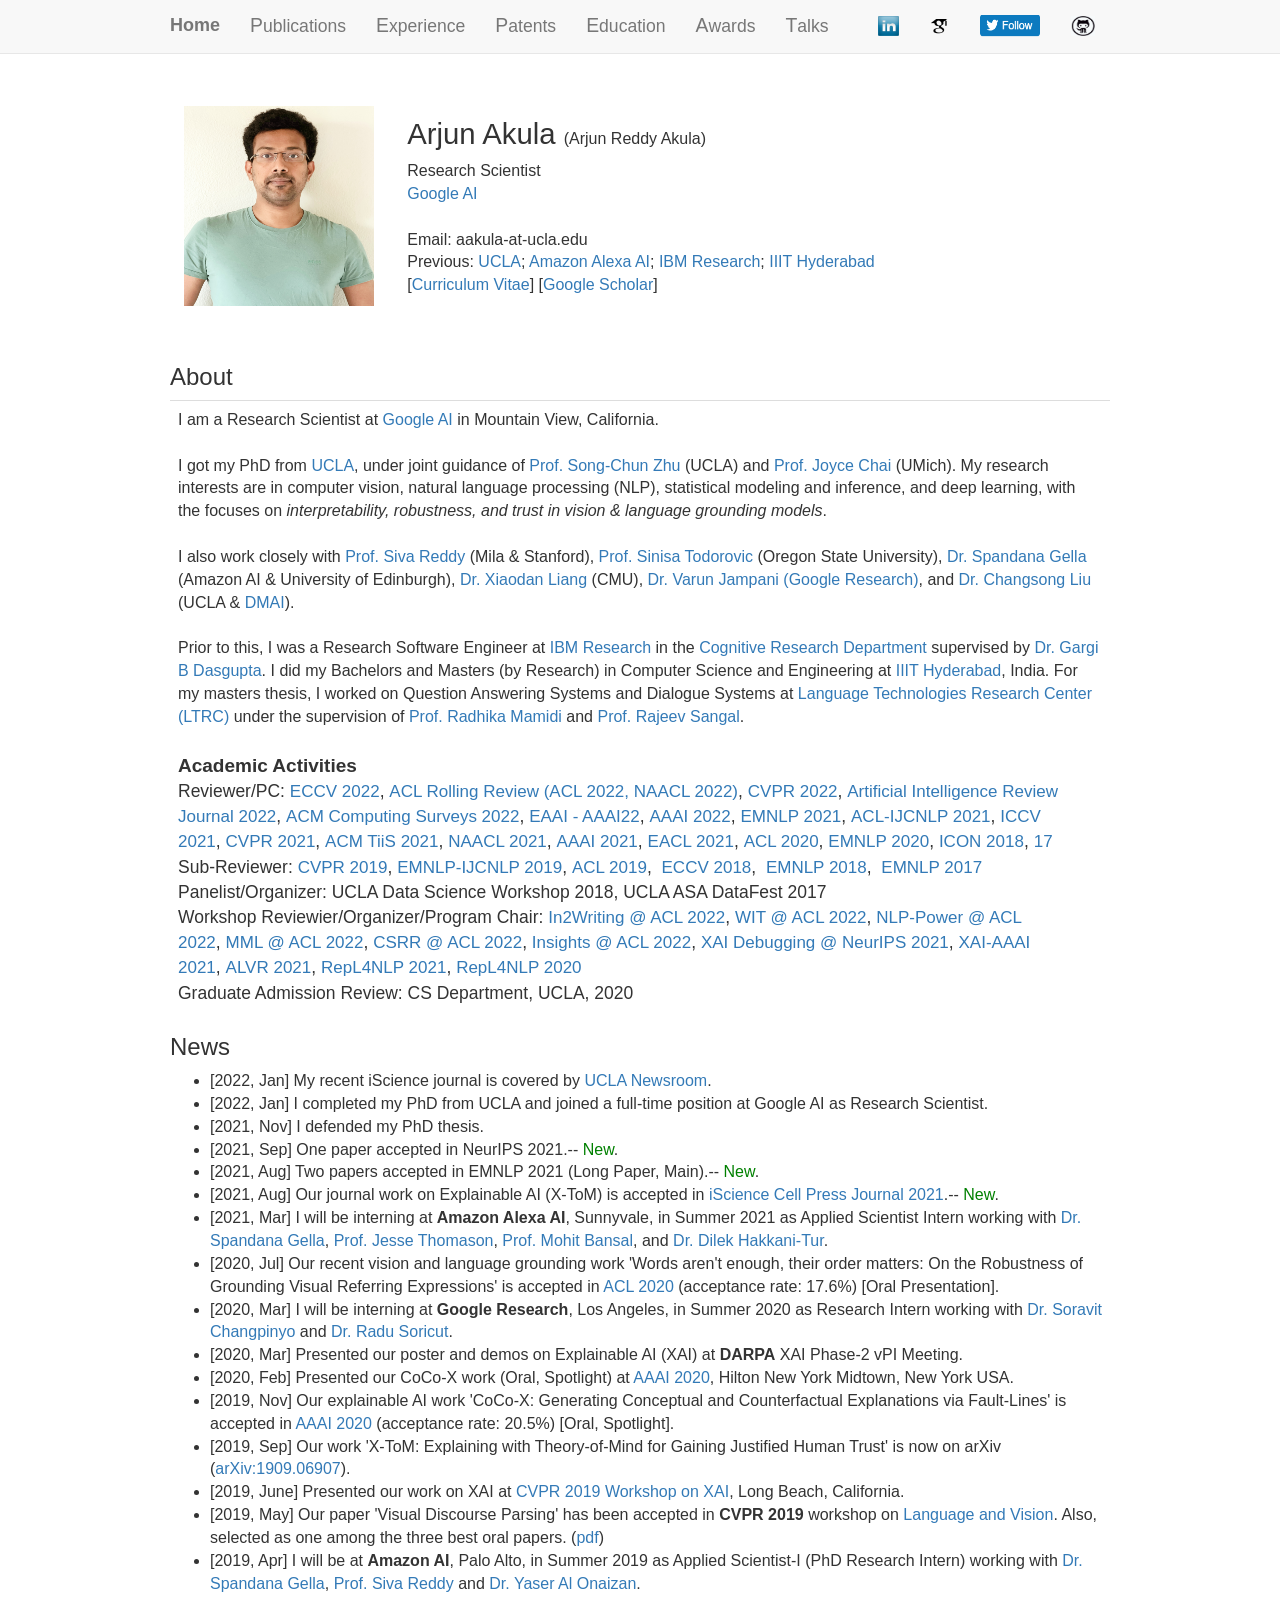
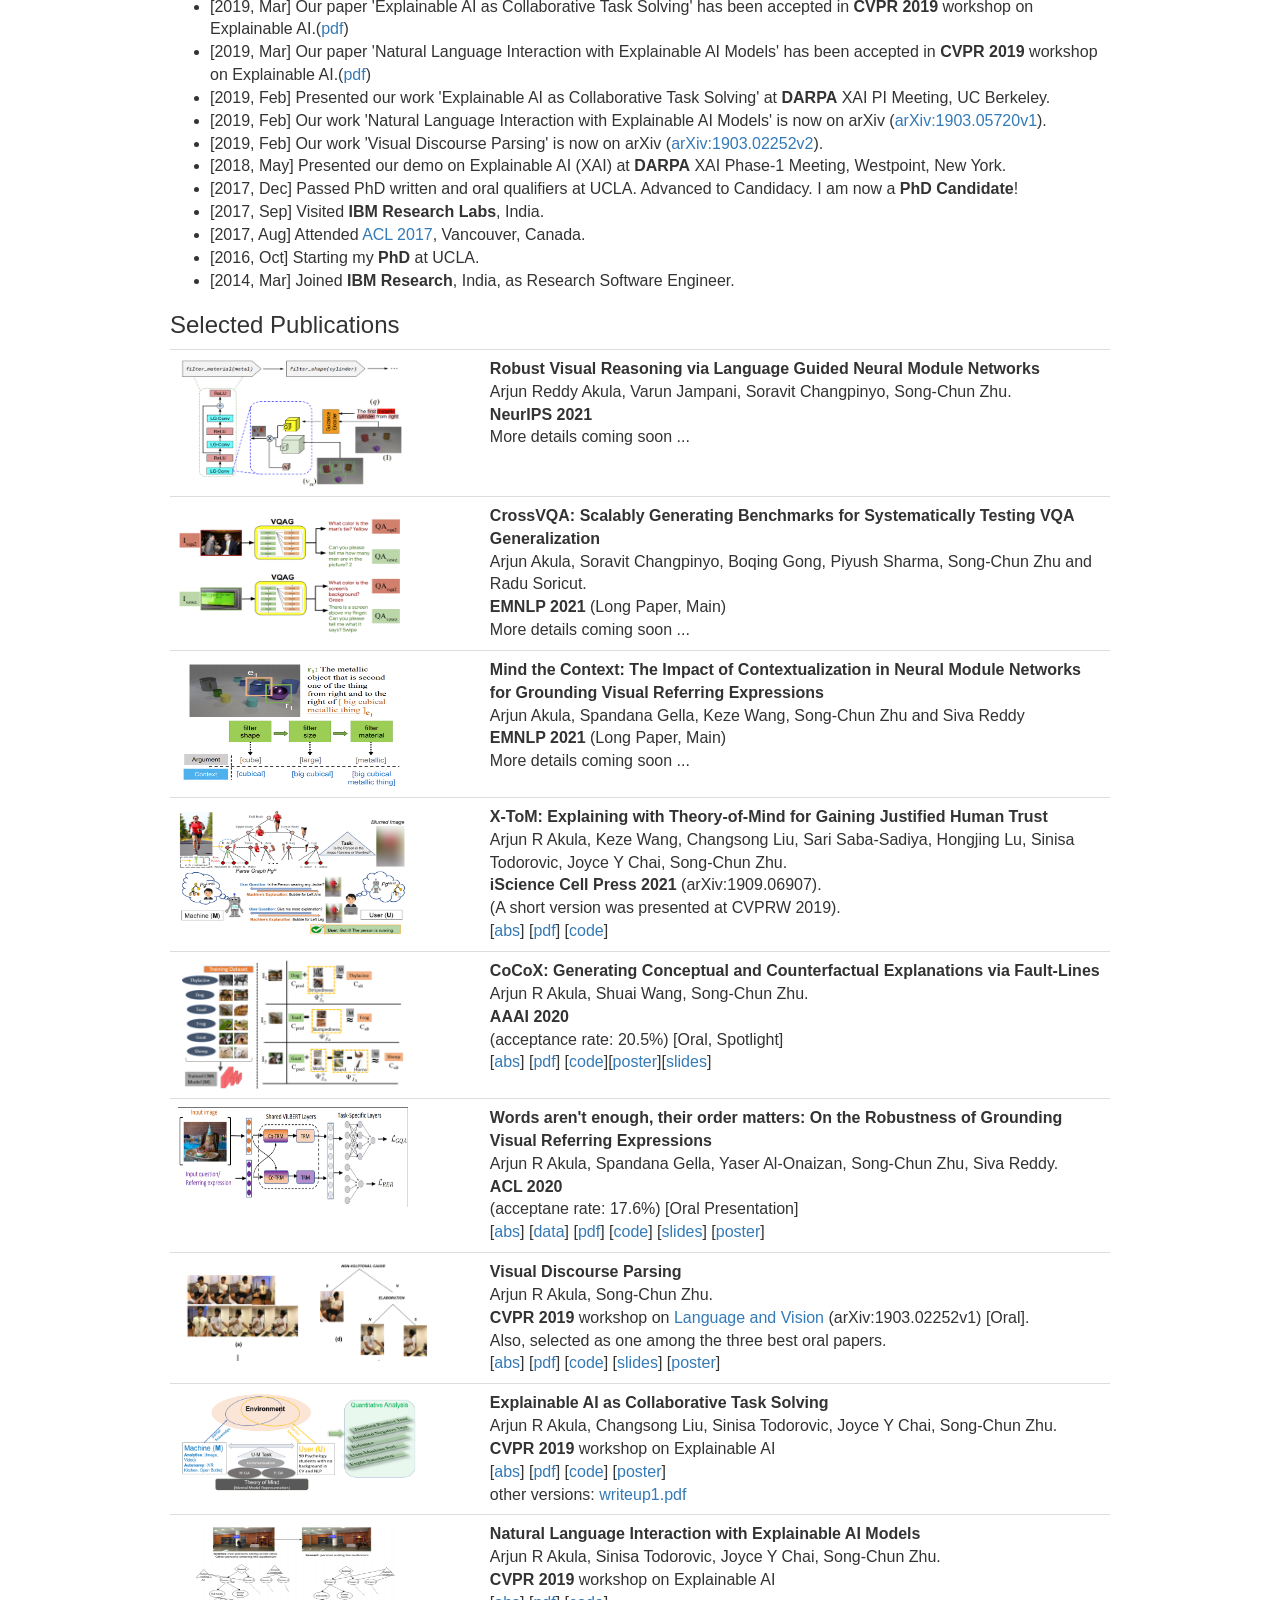
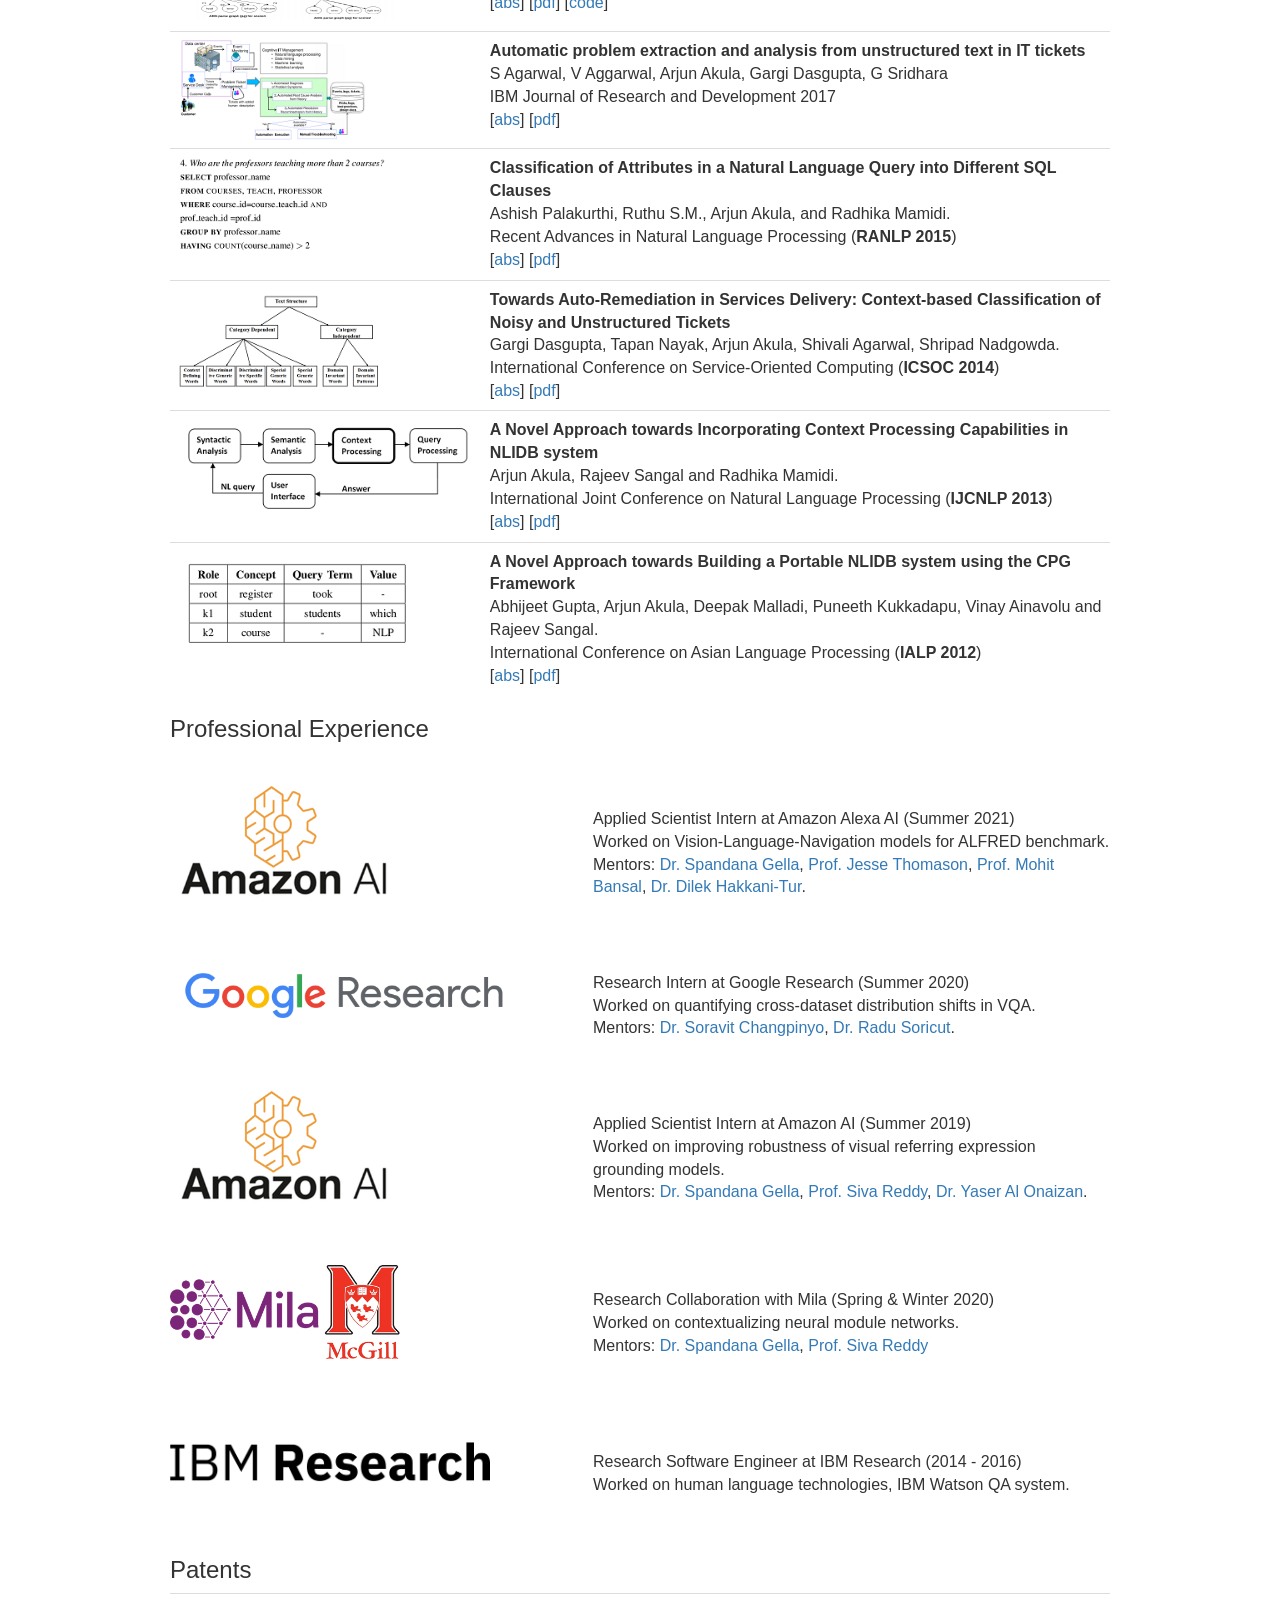
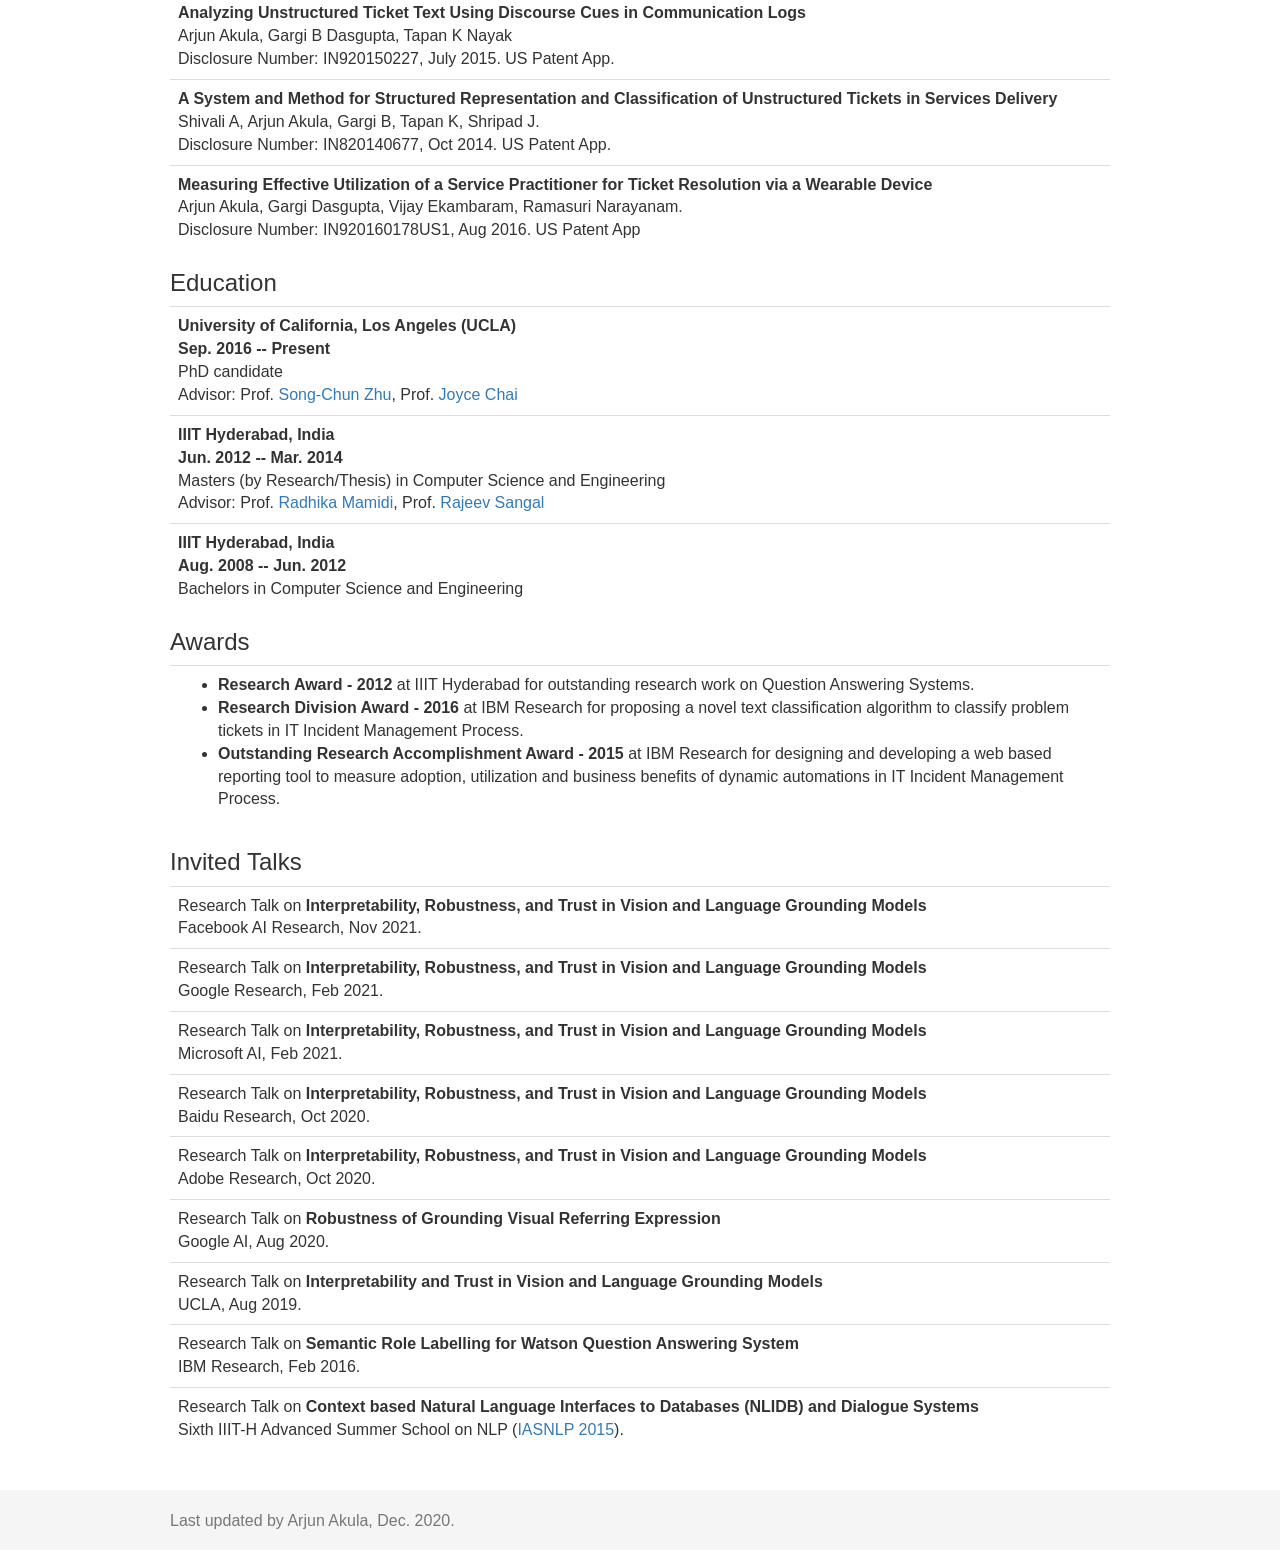
==== commit b9f1eb6b: "Update index.html" ====
--- a/index.html
+++ b/index.html
@@ -135,7 +135,7 @@
 <br> 
 <br/>
 <b style="font-size:19px;">Academic Activities</b><br />
-<div style="font-size:17.5px;">Reviewer/PC: <a href="https://eccv2022.ecva.net/" target="_blank" style="font-size:17px">ECCV 2022</a>, <a href="https://aclrollingreview.org/" target="_blank" style="font-size:17px">ACL Rolling Review (ACL 2022, NAACL 2022)</a>, <a href="http://cvpr2022.thecvf.com/" target="_blank" style="font-size:17px">CVPR 2022</a>, <a href="https://dl.acm.org/journal/csur" target="_blank" style="font-size:17px">ACM Computing Surveys 2022</a>, <a href="https://sites.google.com/view/eaai2022/topic" target="_blank" style="font-size:17px">EAAI - AAAI22</a>, <a href="https://aaai.org/Conferences/AAAI-22/aaai22call/" target="_blank" style="font-size:17px">AAAI 2022</a>,&nbsp;<a href="https://2021.emnlp.org/" target="_blank" style="font-size:17px">EMNLP 2021</a>,&nbsp;<a href="https://2021.aclweb.org/" target="_blank" style="font-size:17px">ACL-IJCNLP 2021</a>,&nbsp;<a href="http://iccv2021.thecvf.com/" target="_blank" style="font-size:17px">ICCV 2021</a>,&nbsp;<a href="http://cvpr2021.thecvf.com/" target="_blank" style="font-size:17px">CVPR 2021</a>,&nbsp;<a href="https://dl.acm.org/journal/tiis" target="_blank" style="font-size:17px">ACM TiiS 2021</a>,&nbsp;<a href="https://2021.naacl.org/calls/papers/" target="_blank" style="font-size:17px">NAACL 2021</a>,&nbsp;<a href="https://aaai.org/Conferences/AAAI-21/" target="_blank" style="font-size:17px">AAAI 2021</a>,&nbsp;<a href="https://2021.eacl.org/" target="_blank" style="font-size:17px">EACL 2021</a>,&nbsp;<a href="http://www.acl2019.org/EN/index.xhtml" target="_blank" style="font-size:17px">ACL 2020</a>,&nbsp;<a href="https://2020.emnlp.org/" target="_blank" style="font-size:17px">EMNLP 2020</a>,&nbsp;<a href = "http://www.icon2018.in/" target="_blank" style="font-size:17px;">ICON 2018</a>,&nbsp;<a href = "https://ltrc.iiit.ac.in/icon2017/" target="_blank" style="font-size:17px;">17</a></div>
+<div style="font-size:17.5px;">Reviewer/PC: <a href="https://eccv2022.ecva.net/" target="_blank" style="font-size:17px">ECCV 2022</a>, <a href="https://aclrollingreview.org/" target="_blank" style="font-size:17px">ACL Rolling Review (ACL 2022, NAACL 2022)</a>, <a href="http://cvpr2022.thecvf.com/" target="_blank" style="font-size:17px">CVPR 2022</a>, <a href="https://link.springer.com/journal/10462/volumes-and-issues" target="_blank" style="font-size:17px">Artificial Intelligence Review Journal 2022</a>, <a href="https://dl.acm.org/journal/csur" target="_blank" style="font-size:17px">ACM Computing Surveys 2022</a>, <a href="https://sites.google.com/view/eaai2022/topic" target="_blank" style="font-size:17px">EAAI - AAAI22</a>, <a href="https://aaai.org/Conferences/AAAI-22/aaai22call/" target="_blank" style="font-size:17px">AAAI 2022</a>,&nbsp;<a href="https://2021.emnlp.org/" target="_blank" style="font-size:17px">EMNLP 2021</a>,&nbsp;<a href="https://2021.aclweb.org/" target="_blank" style="font-size:17px">ACL-IJCNLP 2021</a>,&nbsp;<a href="http://iccv2021.thecvf.com/" target="_blank" style="font-size:17px">ICCV 2021</a>,&nbsp;<a href="http://cvpr2021.thecvf.com/" target="_blank" style="font-size:17px">CVPR 2021</a>,&nbsp;<a href="https://dl.acm.org/journal/tiis" target="_blank" style="font-size:17px">ACM TiiS 2021</a>,&nbsp;<a href="https://2021.naacl.org/calls/papers/" target="_blank" style="font-size:17px">NAACL 2021</a>,&nbsp;<a href="https://aaai.org/Conferences/AAAI-21/" target="_blank" style="font-size:17px">AAAI 2021</a>,&nbsp;<a href="https://2021.eacl.org/" target="_blank" style="font-size:17px">EACL 2021</a>,&nbsp;<a href="http://www.acl2019.org/EN/index.xhtml" target="_blank" style="font-size:17px">ACL 2020</a>,&nbsp;<a href="https://2020.emnlp.org/" target="_blank" style="font-size:17px">EMNLP 2020</a>,&nbsp;<a href = "http://www.icon2018.in/" target="_blank" style="font-size:17px;">ICON 2018</a>,&nbsp;<a href = "https://ltrc.iiit.ac.in/icon2017/" target="_blank" style="font-size:17px;">17</a></div>
 <div style="font-size:17.5px;">Sub-Reviewer: <a href="http://cvpr2019.thecvf.com/" target="_blank" style="font-size:17px">CVPR 2019</a>,&nbsp;<a href="https://www.emnlp-ijcnlp2019.org/" target="_blank" style="font-size:17px">EMNLP-IJCNLP 2019</a>,&nbsp;<a href="http://www.acl2019.org/EN/index.xhtml" target="_blank" style="font-size:17px">ACL 2019</a>,&nbsp; <a href="https://eccv2018.org/" target="_blank" style="font-size:17px">ECCV 2018</a>,&nbsp; <a href="http://emnlp2018.org/" target="_blank" style="font-size:17px">EMNLP 2018</a>,&nbsp; <a href="http://emnlp2017.net/" target="_blank" style="font-size:17px">EMNLP 2017</a>
 <div style="font-size:17.5px;">Panelist/Organizer: UCLA Data Science Workshop 2018, UCLA ASA DataFest 2017</a></div>
 <div style="font-size:17.5px;">Workshop Reviewier/Organizer/Program Chair: <a href="https://in2writing.glitch.me/" target="_blank" style="font-size:17px">In2Writing @ ACL 2022</a>,&nbsp;<a href="https://megagon.ai/2nd-workshop-on-deriving-insights-from-user-generated-text-wit/" target="_blank" style="font-size:17px">WIT @ ACL 2022</a>,&nbsp;<a href="https://nlp-power.github.io/" target="_blank" style="font-size:17px">NLP-Power @ ACL 2022</a>,&nbsp;<a href="https://mml-workshop.github.io/" target="_blank" style="font-size:17px">MML @ ACL 2022</a>,&nbsp;<a href="https://csrr-workshop.github.io/" target="_blank" style="font-size:17px">CSRR @ ACL 2022</a>,&nbsp;<a href="https://insights-workshop.github.io/index" target="_blank" style="font-size:17px">Insights @ ACL 2022</a>,&nbsp;<a href="https://xai4debugging.github.io/" target="_blank" style="font-size:17px">XAI Debugging @ NeurIPS 2021</a>,&nbsp;<a href="https://sites.google.com/view/xaiworkshop/topic" target="_blank" style="font-size:17px">XAI-AAAI 2021</a>,&nbsp;<a href="https://alvr-workshop.github.io/" target="_blank" style="font-size:17px">ALVR 2021</a>,&nbsp;<a href="https://sites.google.com/view/repl4nlp-2021" target="_blank" style="font-size:17px">RepL4NLP 2021</a>,&nbsp;<a href="https://sites.google.com/view/repl4nlp2020/" target="_blank" style="font-size:17px">RepL4NLP 2020</a></div>			
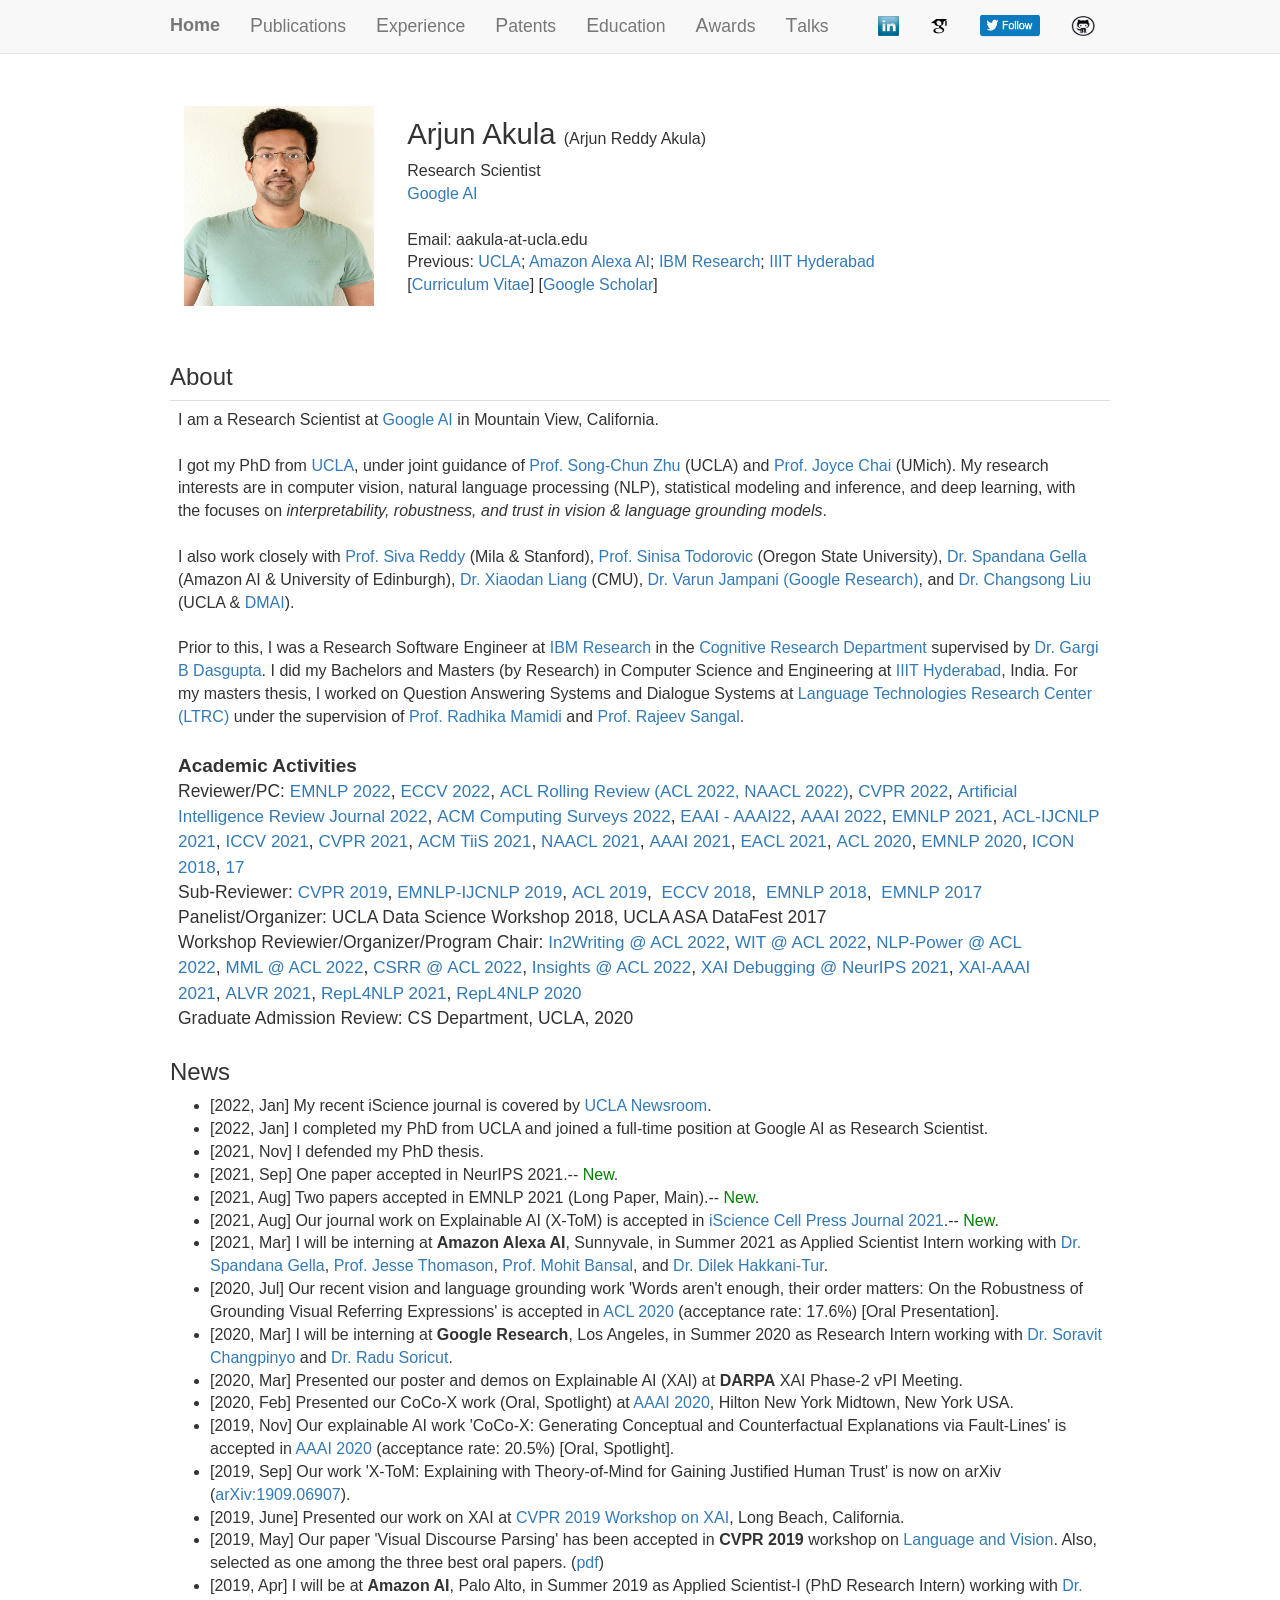
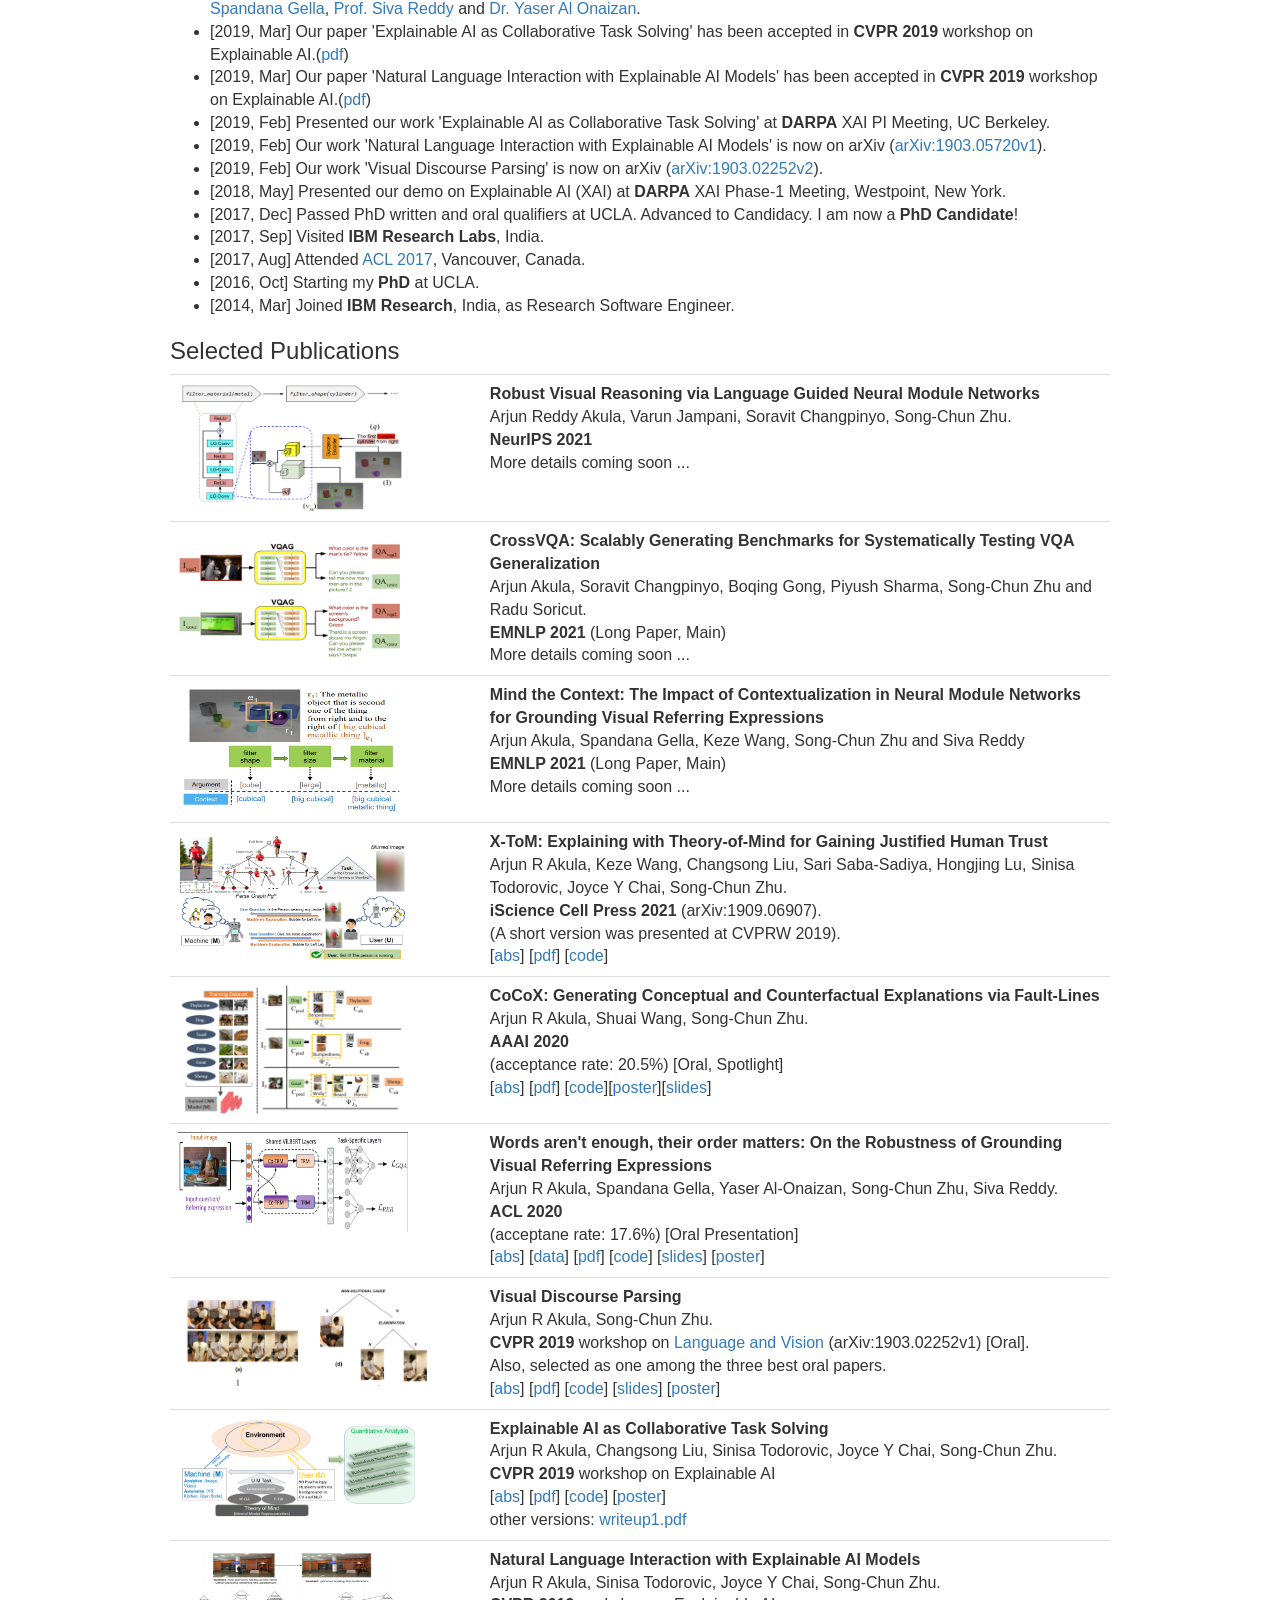
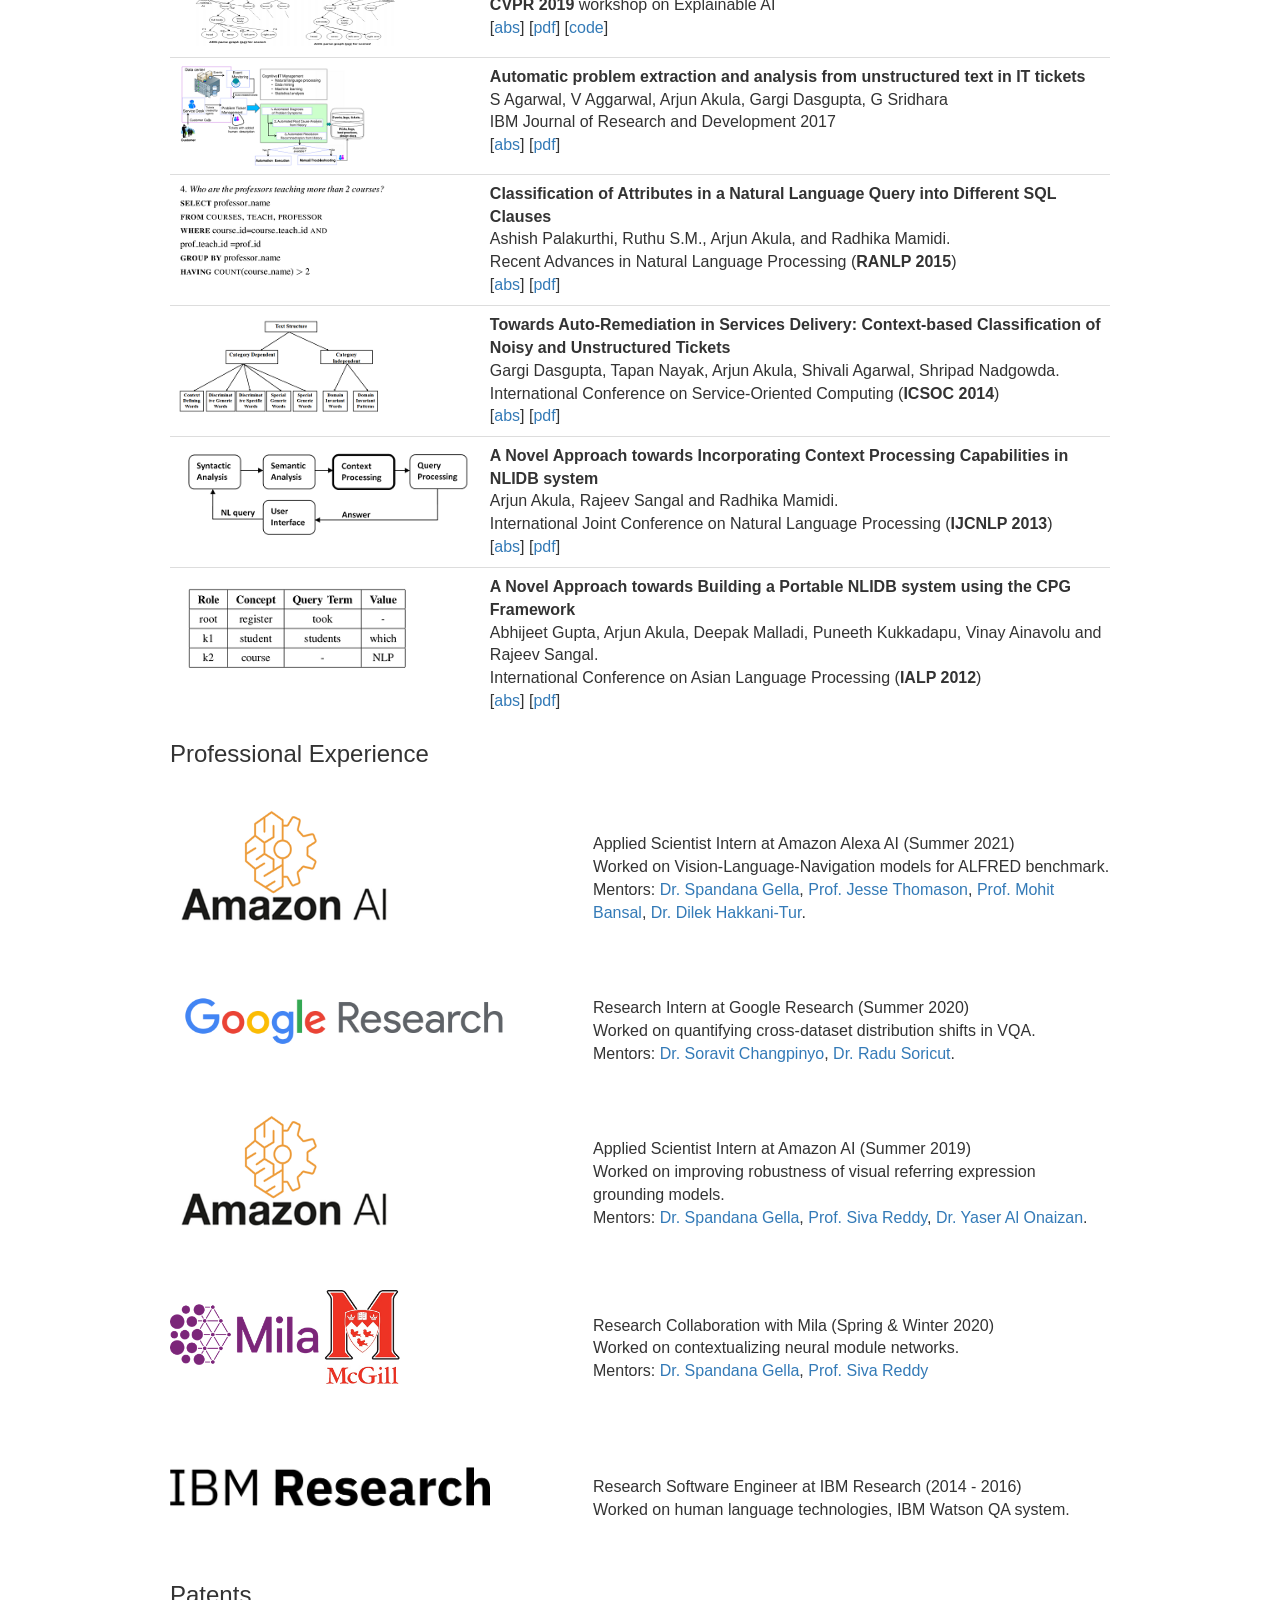
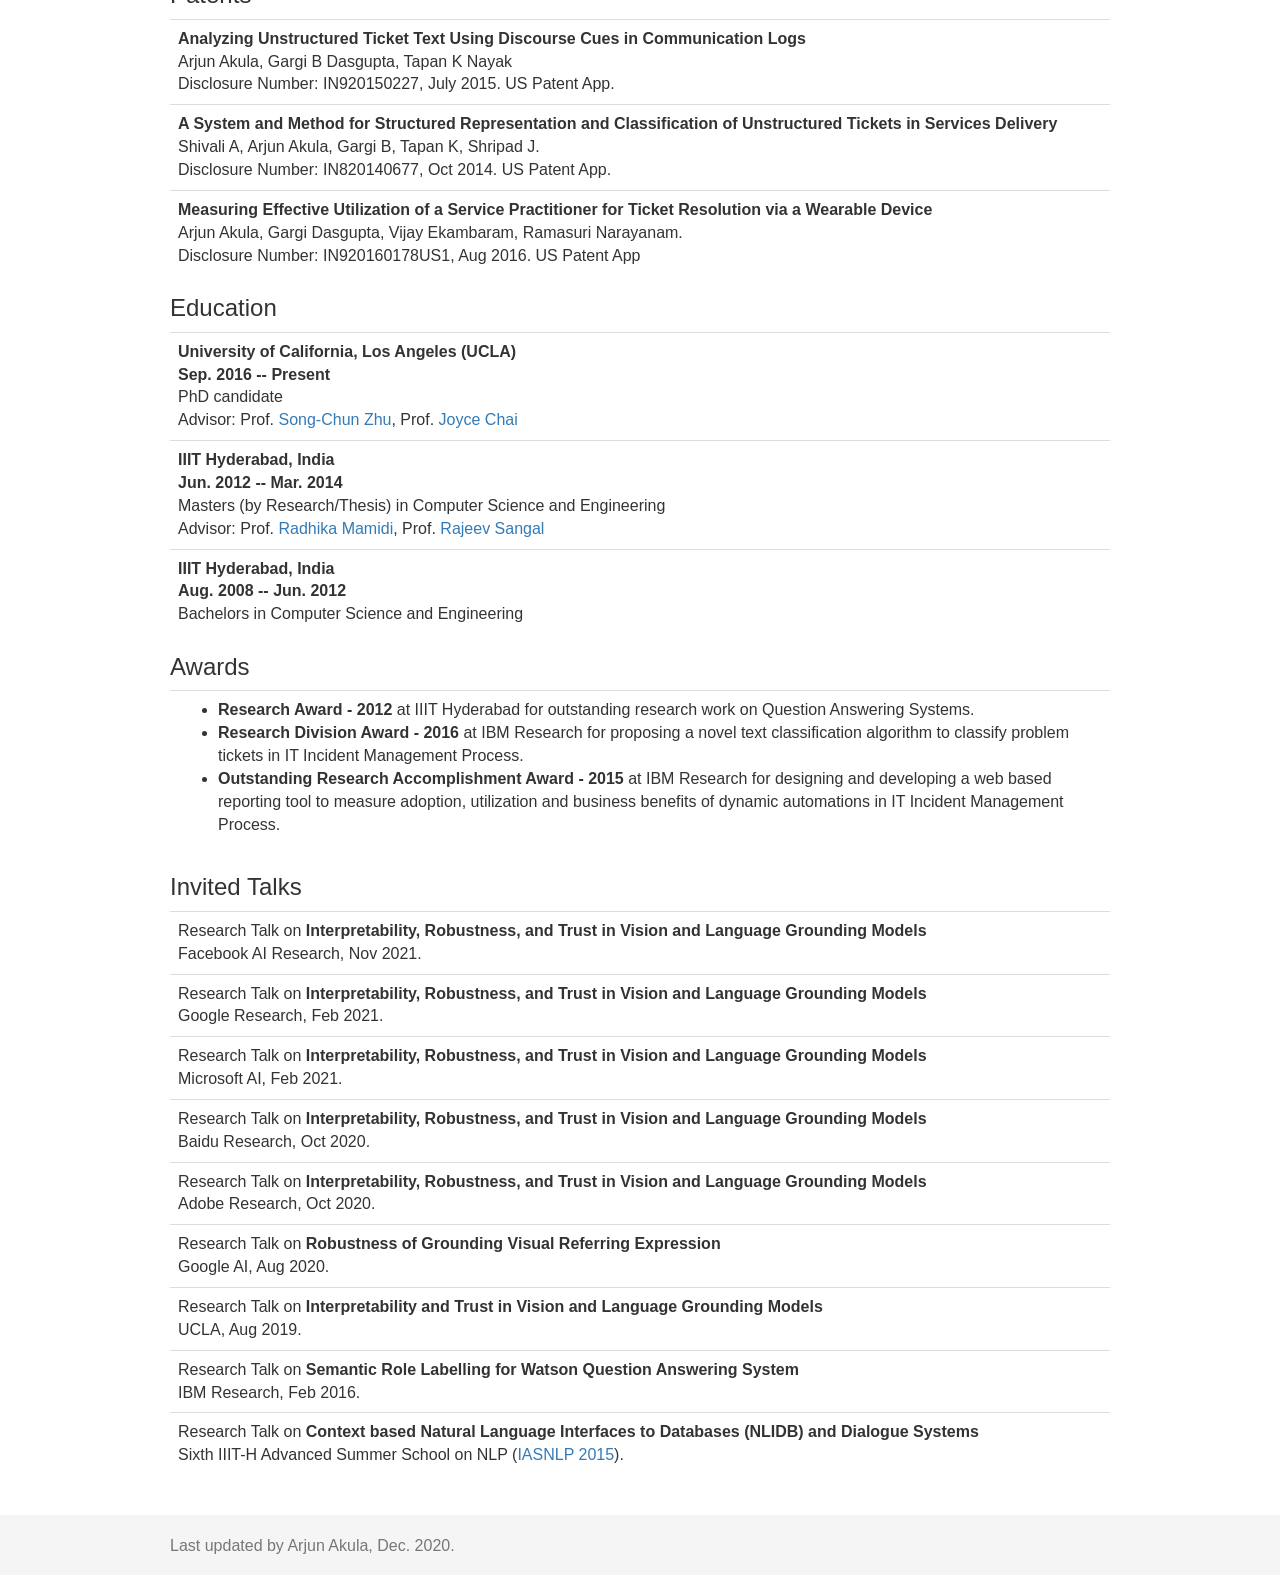
==== commit e1b20074: "Update index.html" ====
--- a/index.html
+++ b/index.html
@@ -135,7 +135,7 @@
 <br> 
 <br/>
 <b style="font-size:19px;">Academic Activities</b><br />
-<div style="font-size:17.5px;">Reviewer/PC: <a href="https://eccv2022.ecva.net/" target="_blank" style="font-size:17px">ECCV 2022</a>, <a href="https://aclrollingreview.org/" target="_blank" style="font-size:17px">ACL Rolling Review (ACL 2022, NAACL 2022)</a>, <a href="http://cvpr2022.thecvf.com/" target="_blank" style="font-size:17px">CVPR 2022</a>, <a href="https://link.springer.com/journal/10462/volumes-and-issues" target="_blank" style="font-size:17px">Artificial Intelligence Review Journal 2022</a>, <a href="https://dl.acm.org/journal/csur" target="_blank" style="font-size:17px">ACM Computing Surveys 2022</a>, <a href="https://sites.google.com/view/eaai2022/topic" target="_blank" style="font-size:17px">EAAI - AAAI22</a>, <a href="https://aaai.org/Conferences/AAAI-22/aaai22call/" target="_blank" style="font-size:17px">AAAI 2022</a>,&nbsp;<a href="https://2021.emnlp.org/" target="_blank" style="font-size:17px">EMNLP 2021</a>,&nbsp;<a href="https://2021.aclweb.org/" target="_blank" style="font-size:17px">ACL-IJCNLP 2021</a>,&nbsp;<a href="http://iccv2021.thecvf.com/" target="_blank" style="font-size:17px">ICCV 2021</a>,&nbsp;<a href="http://cvpr2021.thecvf.com/" target="_blank" style="font-size:17px">CVPR 2021</a>,&nbsp;<a href="https://dl.acm.org/journal/tiis" target="_blank" style="font-size:17px">ACM TiiS 2021</a>,&nbsp;<a href="https://2021.naacl.org/calls/papers/" target="_blank" style="font-size:17px">NAACL 2021</a>,&nbsp;<a href="https://aaai.org/Conferences/AAAI-21/" target="_blank" style="font-size:17px">AAAI 2021</a>,&nbsp;<a href="https://2021.eacl.org/" target="_blank" style="font-size:17px">EACL 2021</a>,&nbsp;<a href="http://www.acl2019.org/EN/index.xhtml" target="_blank" style="font-size:17px">ACL 2020</a>,&nbsp;<a href="https://2020.emnlp.org/" target="_blank" style="font-size:17px">EMNLP 2020</a>,&nbsp;<a href = "http://www.icon2018.in/" target="_blank" style="font-size:17px;">ICON 2018</a>,&nbsp;<a href = "https://ltrc.iiit.ac.in/icon2017/" target="_blank" style="font-size:17px;">17</a></div>
+<div style="font-size:17.5px;">Reviewer/PC: <a href="https://2022.emnlp.org/" target="_blank" style="font-size:17px">EMNLP 2022</a>, <a href="https://eccv2022.ecva.net/" target="_blank" style="font-size:17px">ECCV 2022</a>, <a href="https://aclrollingreview.org/" target="_blank" style="font-size:17px">ACL Rolling Review (ACL 2022, NAACL 2022)</a>, <a href="http://cvpr2022.thecvf.com/" target="_blank" style="font-size:17px">CVPR 2022</a>, <a href="https://link.springer.com/journal/10462/volumes-and-issues" target="_blank" style="font-size:17px">Artificial Intelligence Review Journal 2022</a>, <a href="https://dl.acm.org/journal/csur" target="_blank" style="font-size:17px">ACM Computing Surveys 2022</a>, <a href="https://sites.google.com/view/eaai2022/topic" target="_blank" style="font-size:17px">EAAI - AAAI22</a>, <a href="https://aaai.org/Conferences/AAAI-22/aaai22call/" target="_blank" style="font-size:17px">AAAI 2022</a>,&nbsp;<a href="https://2021.emnlp.org/" target="_blank" style="font-size:17px">EMNLP 2021</a>,&nbsp;<a href="https://2021.aclweb.org/" target="_blank" style="font-size:17px">ACL-IJCNLP 2021</a>,&nbsp;<a href="http://iccv2021.thecvf.com/" target="_blank" style="font-size:17px">ICCV 2021</a>,&nbsp;<a href="http://cvpr2021.thecvf.com/" target="_blank" style="font-size:17px">CVPR 2021</a>,&nbsp;<a href="https://dl.acm.org/journal/tiis" target="_blank" style="font-size:17px">ACM TiiS 2021</a>,&nbsp;<a href="https://2021.naacl.org/calls/papers/" target="_blank" style="font-size:17px">NAACL 2021</a>,&nbsp;<a href="https://aaai.org/Conferences/AAAI-21/" target="_blank" style="font-size:17px">AAAI 2021</a>,&nbsp;<a href="https://2021.eacl.org/" target="_blank" style="font-size:17px">EACL 2021</a>,&nbsp;<a href="http://www.acl2019.org/EN/index.xhtml" target="_blank" style="font-size:17px">ACL 2020</a>,&nbsp;<a href="https://2020.emnlp.org/" target="_blank" style="font-size:17px">EMNLP 2020</a>,&nbsp;<a href = "http://www.icon2018.in/" target="_blank" style="font-size:17px;">ICON 2018</a>,&nbsp;<a href = "https://ltrc.iiit.ac.in/icon2017/" target="_blank" style="font-size:17px;">17</a></div>
 <div style="font-size:17.5px;">Sub-Reviewer: <a href="http://cvpr2019.thecvf.com/" target="_blank" style="font-size:17px">CVPR 2019</a>,&nbsp;<a href="https://www.emnlp-ijcnlp2019.org/" target="_blank" style="font-size:17px">EMNLP-IJCNLP 2019</a>,&nbsp;<a href="http://www.acl2019.org/EN/index.xhtml" target="_blank" style="font-size:17px">ACL 2019</a>,&nbsp; <a href="https://eccv2018.org/" target="_blank" style="font-size:17px">ECCV 2018</a>,&nbsp; <a href="http://emnlp2018.org/" target="_blank" style="font-size:17px">EMNLP 2018</a>,&nbsp; <a href="http://emnlp2017.net/" target="_blank" style="font-size:17px">EMNLP 2017</a>
 <div style="font-size:17.5px;">Panelist/Organizer: UCLA Data Science Workshop 2018, UCLA ASA DataFest 2017</a></div>
 <div style="font-size:17.5px;">Workshop Reviewier/Organizer/Program Chair: <a href="https://in2writing.glitch.me/" target="_blank" style="font-size:17px">In2Writing @ ACL 2022</a>,&nbsp;<a href="https://megagon.ai/2nd-workshop-on-deriving-insights-from-user-generated-text-wit/" target="_blank" style="font-size:17px">WIT @ ACL 2022</a>,&nbsp;<a href="https://nlp-power.github.io/" target="_blank" style="font-size:17px">NLP-Power @ ACL 2022</a>,&nbsp;<a href="https://mml-workshop.github.io/" target="_blank" style="font-size:17px">MML @ ACL 2022</a>,&nbsp;<a href="https://csrr-workshop.github.io/" target="_blank" style="font-size:17px">CSRR @ ACL 2022</a>,&nbsp;<a href="https://insights-workshop.github.io/index" target="_blank" style="font-size:17px">Insights @ ACL 2022</a>,&nbsp;<a href="https://xai4debugging.github.io/" target="_blank" style="font-size:17px">XAI Debugging @ NeurIPS 2021</a>,&nbsp;<a href="https://sites.google.com/view/xaiworkshop/topic" target="_blank" style="font-size:17px">XAI-AAAI 2021</a>,&nbsp;<a href="https://alvr-workshop.github.io/" target="_blank" style="font-size:17px">ALVR 2021</a>,&nbsp;<a href="https://sites.google.com/view/repl4nlp-2021" target="_blank" style="font-size:17px">RepL4NLP 2021</a>,&nbsp;<a href="https://sites.google.com/view/repl4nlp2020/" target="_blank" style="font-size:17px">RepL4NLP 2020</a></div>			
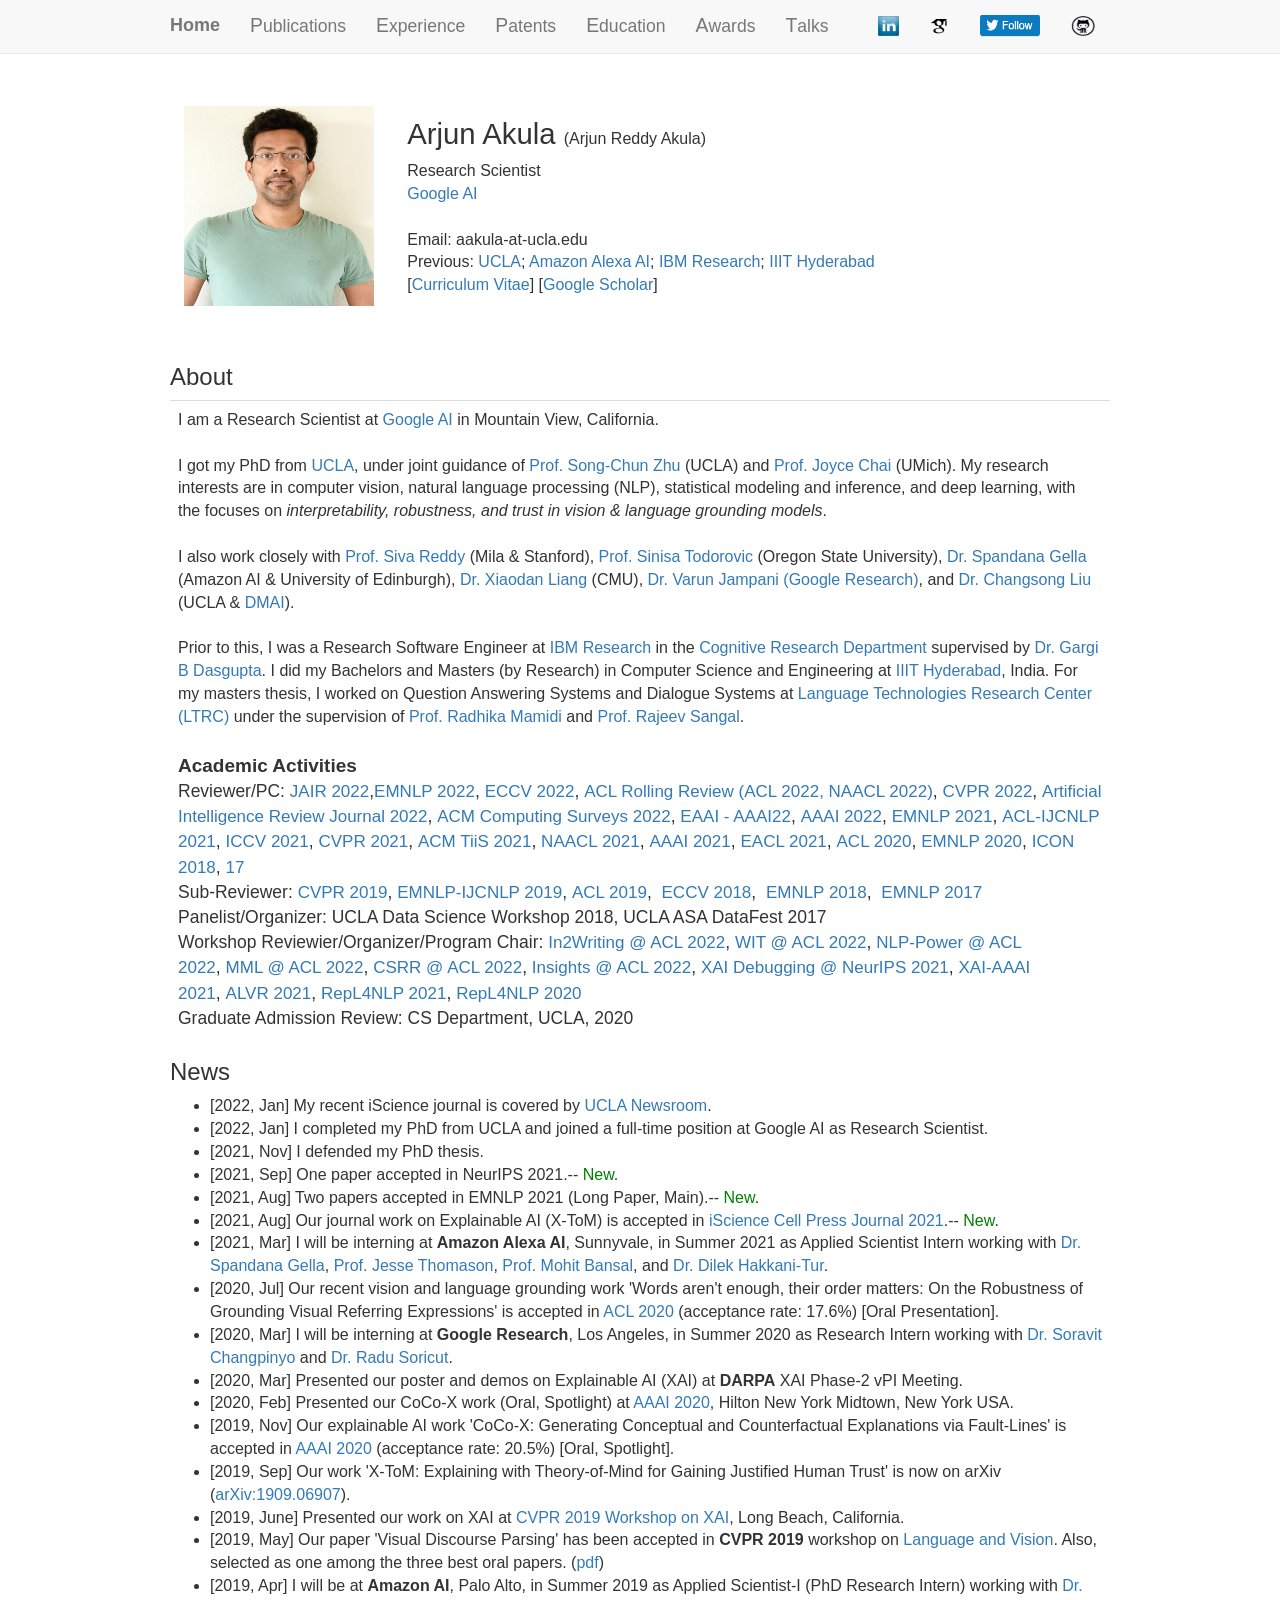
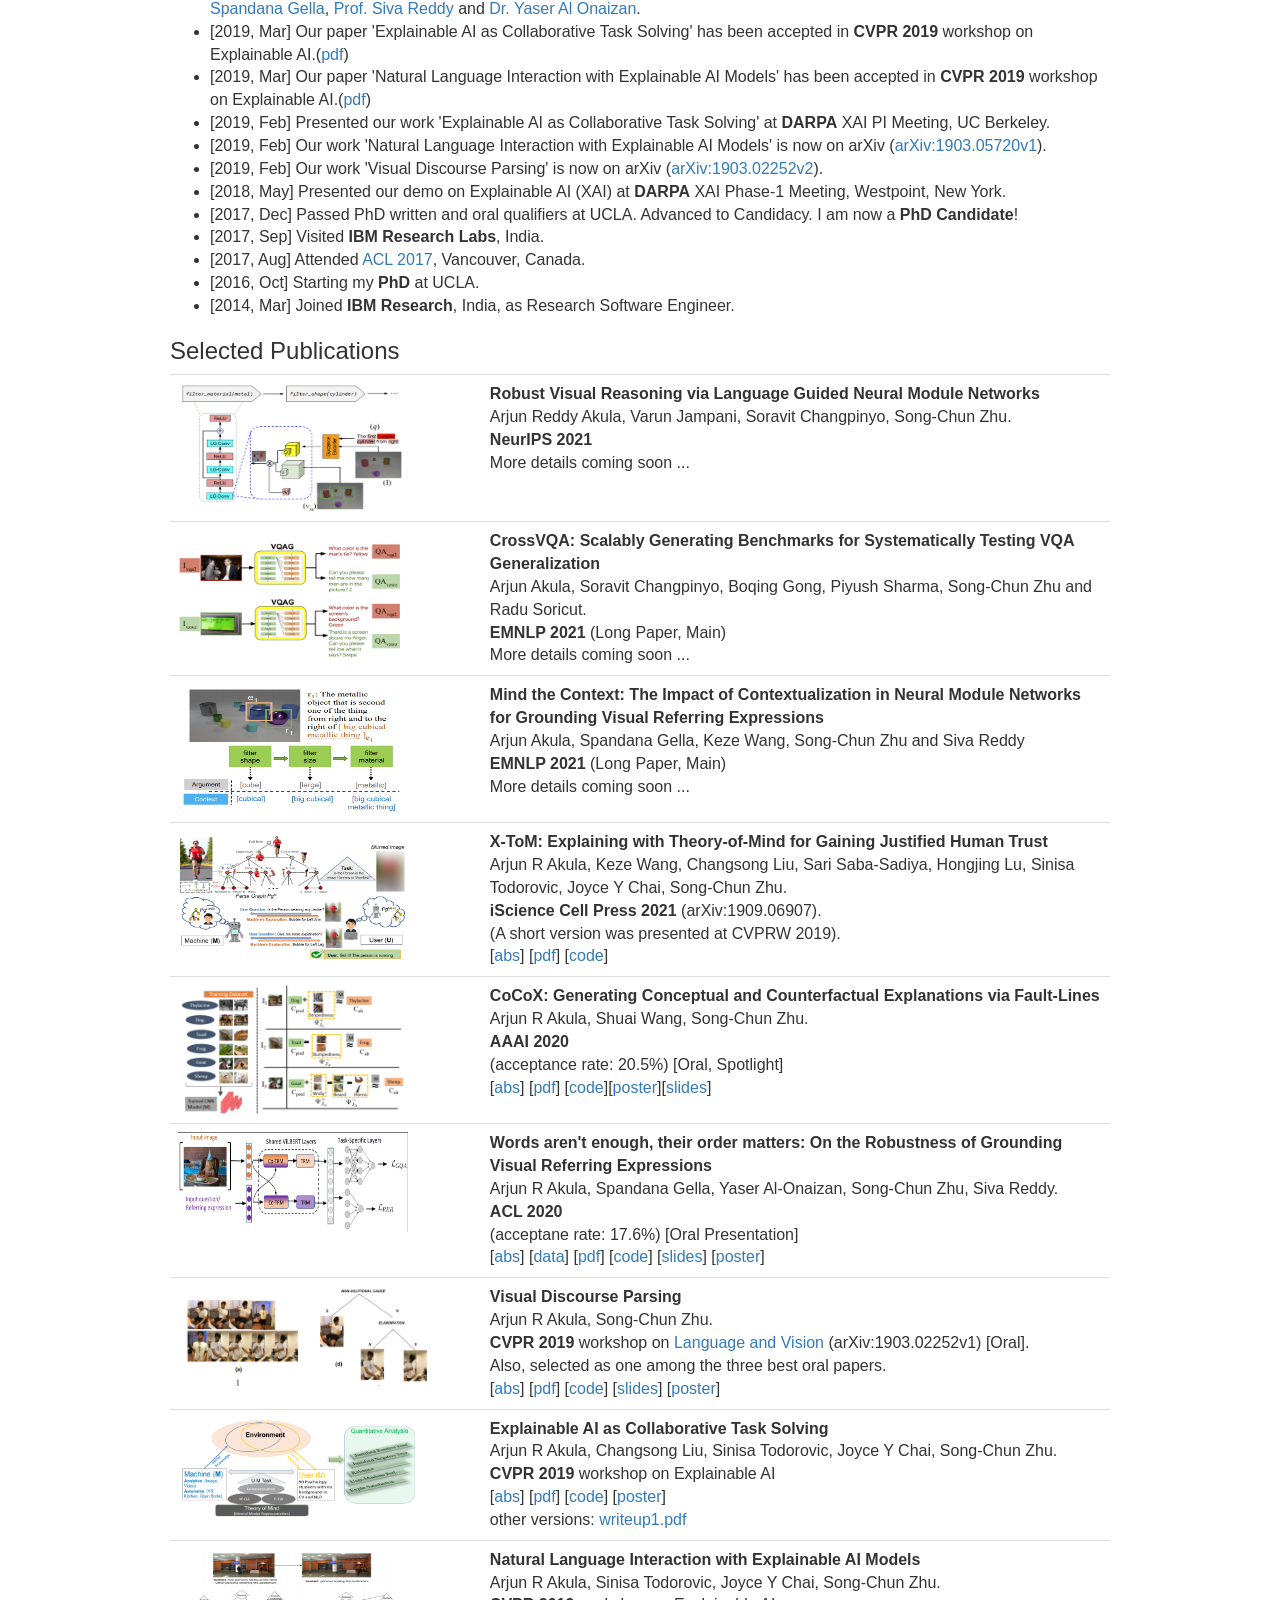
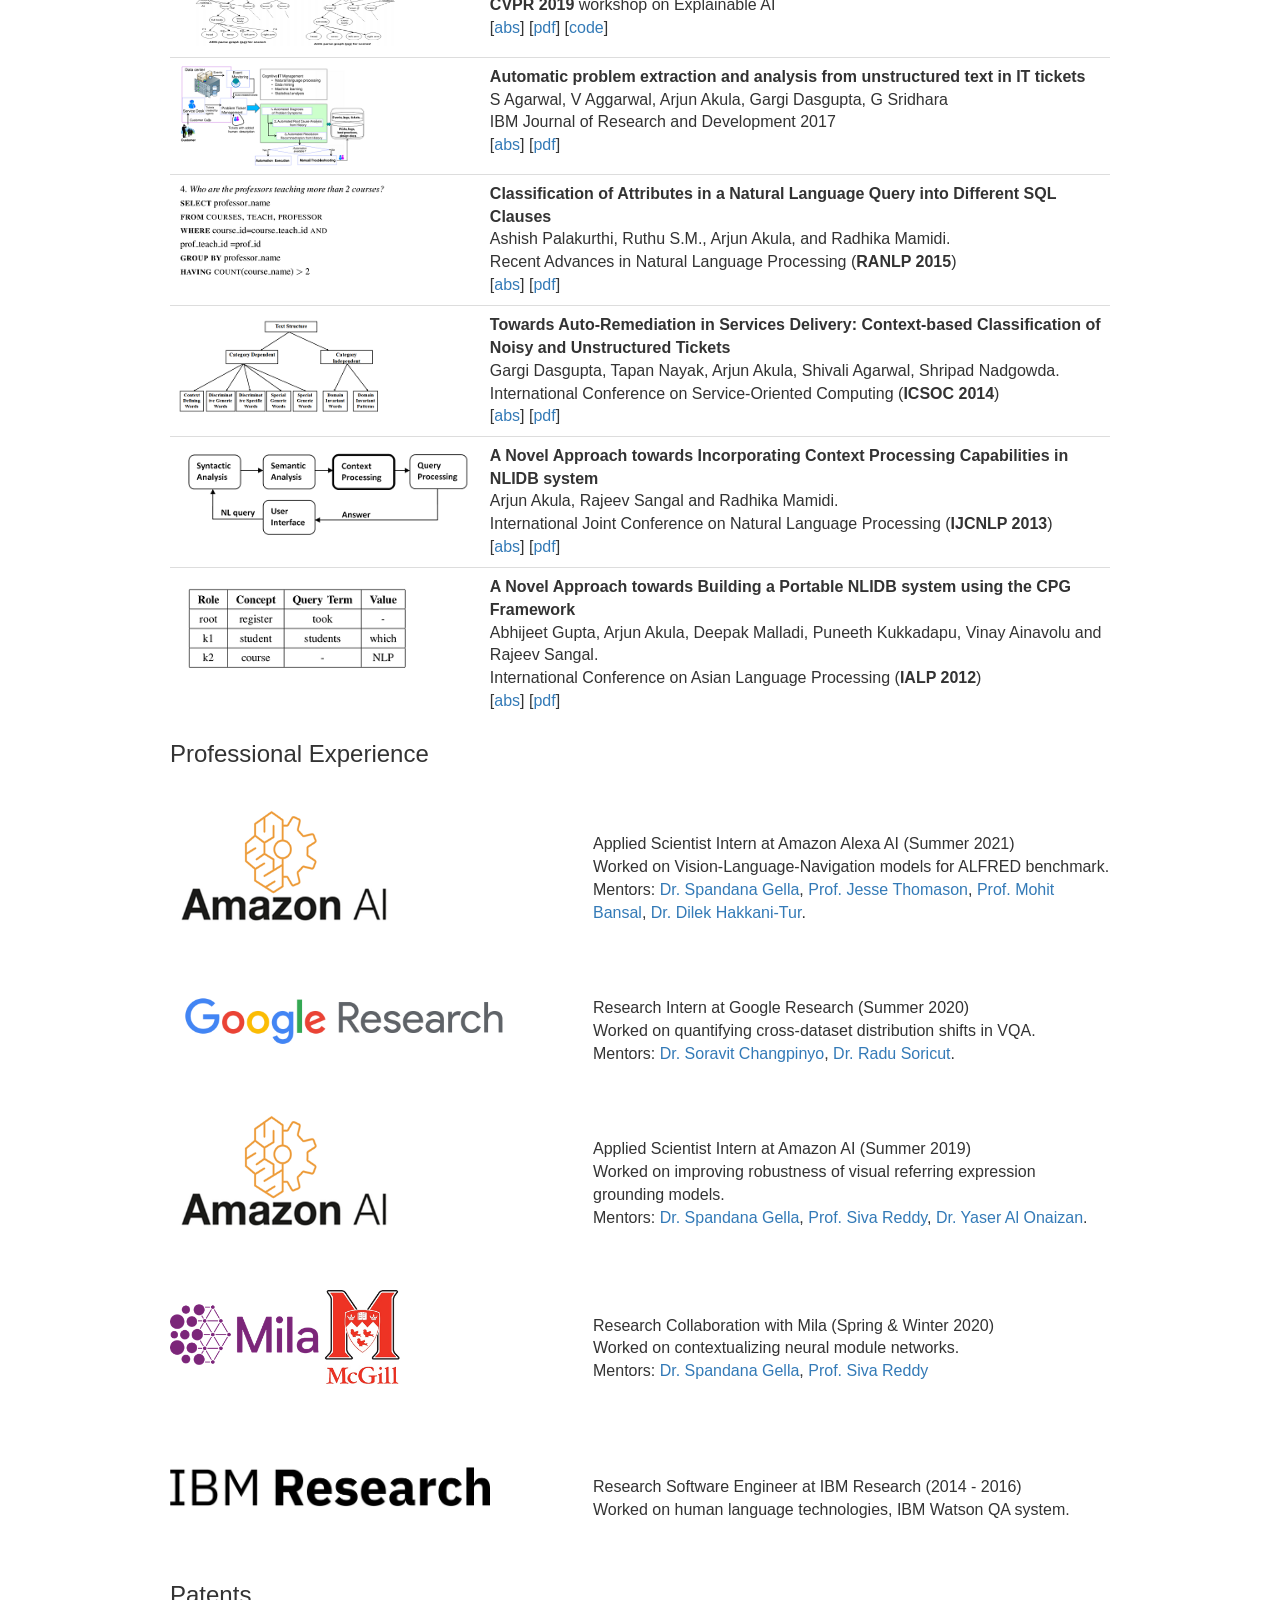
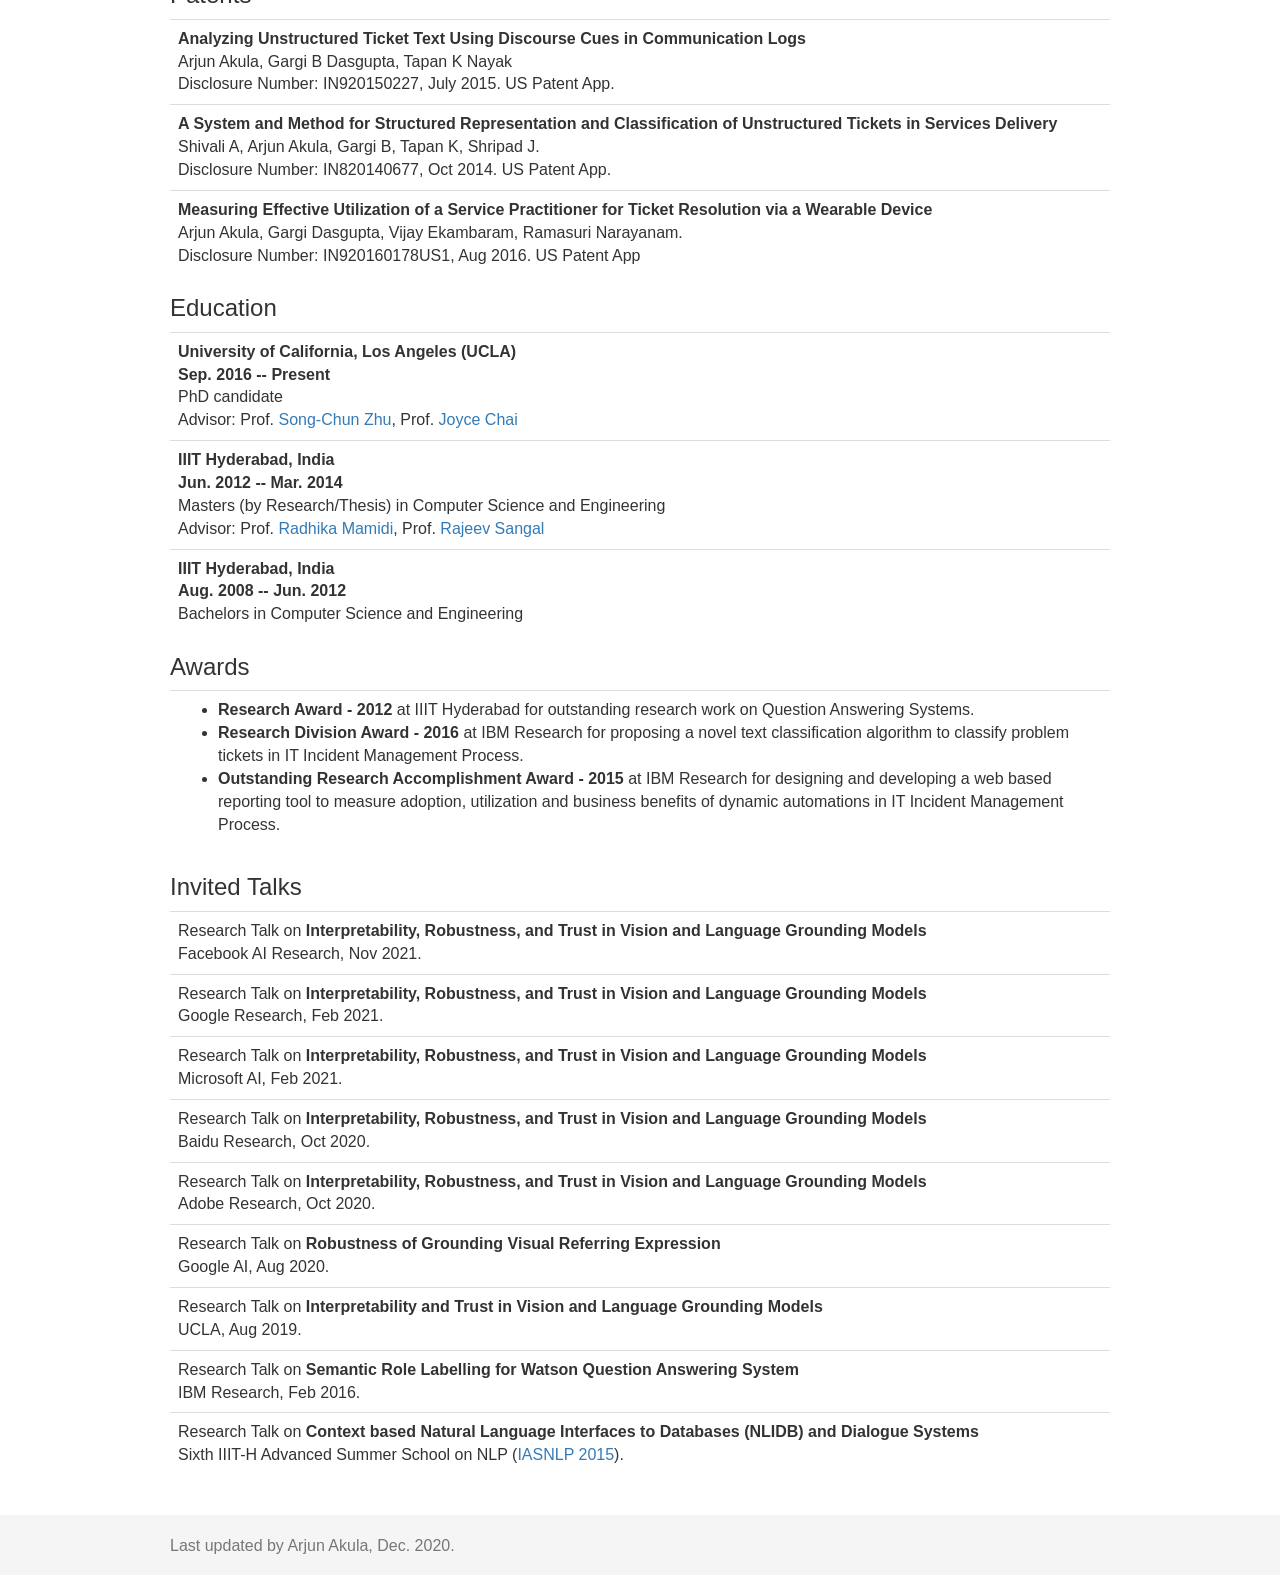
==== commit 5aab66f8: "Update index.html" ====
--- a/index.html
+++ b/index.html
@@ -135,7 +135,7 @@
 <br> 
 <br/>
 <b style="font-size:19px;">Academic Activities</b><br />
-<div style="font-size:17.5px;">Reviewer/PC: <a href="https://2022.emnlp.org/" target="_blank" style="font-size:17px">EMNLP 2022</a>, <a href="https://eccv2022.ecva.net/" target="_blank" style="font-size:17px">ECCV 2022</a>, <a href="https://aclrollingreview.org/" target="_blank" style="font-size:17px">ACL Rolling Review (ACL 2022, NAACL 2022)</a>, <a href="http://cvpr2022.thecvf.com/" target="_blank" style="font-size:17px">CVPR 2022</a>, <a href="https://link.springer.com/journal/10462/volumes-and-issues" target="_blank" style="font-size:17px">Artificial Intelligence Review Journal 2022</a>, <a href="https://dl.acm.org/journal/csur" target="_blank" style="font-size:17px">ACM Computing Surveys 2022</a>, <a href="https://sites.google.com/view/eaai2022/topic" target="_blank" style="font-size:17px">EAAI - AAAI22</a>, <a href="https://aaai.org/Conferences/AAAI-22/aaai22call/" target="_blank" style="font-size:17px">AAAI 2022</a>,&nbsp;<a href="https://2021.emnlp.org/" target="_blank" style="font-size:17px">EMNLP 2021</a>,&nbsp;<a href="https://2021.aclweb.org/" target="_blank" style="font-size:17px">ACL-IJCNLP 2021</a>,&nbsp;<a href="http://iccv2021.thecvf.com/" target="_blank" style="font-size:17px">ICCV 2021</a>,&nbsp;<a href="http://cvpr2021.thecvf.com/" target="_blank" style="font-size:17px">CVPR 2021</a>,&nbsp;<a href="https://dl.acm.org/journal/tiis" target="_blank" style="font-size:17px">ACM TiiS 2021</a>,&nbsp;<a href="https://2021.naacl.org/calls/papers/" target="_blank" style="font-size:17px">NAACL 2021</a>,&nbsp;<a href="https://aaai.org/Conferences/AAAI-21/" target="_blank" style="font-size:17px">AAAI 2021</a>,&nbsp;<a href="https://2021.eacl.org/" target="_blank" style="font-size:17px">EACL 2021</a>,&nbsp;<a href="http://www.acl2019.org/EN/index.xhtml" target="_blank" style="font-size:17px">ACL 2020</a>,&nbsp;<a href="https://2020.emnlp.org/" target="_blank" style="font-size:17px">EMNLP 2020</a>,&nbsp;<a href = "http://www.icon2018.in/" target="_blank" style="font-size:17px;">ICON 2018</a>,&nbsp;<a href = "https://ltrc.iiit.ac.in/icon2017/" target="_blank" style="font-size:17px;">17</a></div>
+<div style="font-size:17.5px;">Reviewer/PC: <a href="https://jair.org/index.php/jair" target="_blank" style="font-size:17px">JAIR 2022</a>,<a href="https://2022.emnlp.org/" target="_blank" style="font-size:17px">EMNLP 2022</a>, <a href="https://eccv2022.ecva.net/" target="_blank" style="font-size:17px">ECCV 2022</a>, <a href="https://aclrollingreview.org/" target="_blank" style="font-size:17px">ACL Rolling Review (ACL 2022, NAACL 2022)</a>, <a href="http://cvpr2022.thecvf.com/" target="_blank" style="font-size:17px">CVPR 2022</a>, <a href="https://link.springer.com/journal/10462/volumes-and-issues" target="_blank" style="font-size:17px">Artificial Intelligence Review Journal 2022</a>, <a href="https://dl.acm.org/journal/csur" target="_blank" style="font-size:17px">ACM Computing Surveys 2022</a>, <a href="https://sites.google.com/view/eaai2022/topic" target="_blank" style="font-size:17px">EAAI - AAAI22</a>, <a href="https://aaai.org/Conferences/AAAI-22/aaai22call/" target="_blank" style="font-size:17px">AAAI 2022</a>,&nbsp;<a href="https://2021.emnlp.org/" target="_blank" style="font-size:17px">EMNLP 2021</a>,&nbsp;<a href="https://2021.aclweb.org/" target="_blank" style="font-size:17px">ACL-IJCNLP 2021</a>,&nbsp;<a href="http://iccv2021.thecvf.com/" target="_blank" style="font-size:17px">ICCV 2021</a>,&nbsp;<a href="http://cvpr2021.thecvf.com/" target="_blank" style="font-size:17px">CVPR 2021</a>,&nbsp;<a href="https://dl.acm.org/journal/tiis" target="_blank" style="font-size:17px">ACM TiiS 2021</a>,&nbsp;<a href="https://2021.naacl.org/calls/papers/" target="_blank" style="font-size:17px">NAACL 2021</a>,&nbsp;<a href="https://aaai.org/Conferences/AAAI-21/" target="_blank" style="font-size:17px">AAAI 2021</a>,&nbsp;<a href="https://2021.eacl.org/" target="_blank" style="font-size:17px">EACL 2021</a>,&nbsp;<a href="http://www.acl2019.org/EN/index.xhtml" target="_blank" style="font-size:17px">ACL 2020</a>,&nbsp;<a href="https://2020.emnlp.org/" target="_blank" style="font-size:17px">EMNLP 2020</a>,&nbsp;<a href = "http://www.icon2018.in/" target="_blank" style="font-size:17px;">ICON 2018</a>,&nbsp;<a href = "https://ltrc.iiit.ac.in/icon2017/" target="_blank" style="font-size:17px;">17</a></div>
 <div style="font-size:17.5px;">Sub-Reviewer: <a href="http://cvpr2019.thecvf.com/" target="_blank" style="font-size:17px">CVPR 2019</a>,&nbsp;<a href="https://www.emnlp-ijcnlp2019.org/" target="_blank" style="font-size:17px">EMNLP-IJCNLP 2019</a>,&nbsp;<a href="http://www.acl2019.org/EN/index.xhtml" target="_blank" style="font-size:17px">ACL 2019</a>,&nbsp; <a href="https://eccv2018.org/" target="_blank" style="font-size:17px">ECCV 2018</a>,&nbsp; <a href="http://emnlp2018.org/" target="_blank" style="font-size:17px">EMNLP 2018</a>,&nbsp; <a href="http://emnlp2017.net/" target="_blank" style="font-size:17px">EMNLP 2017</a>
 <div style="font-size:17.5px;">Panelist/Organizer: UCLA Data Science Workshop 2018, UCLA ASA DataFest 2017</a></div>
 <div style="font-size:17.5px;">Workshop Reviewier/Organizer/Program Chair: <a href="https://in2writing.glitch.me/" target="_blank" style="font-size:17px">In2Writing @ ACL 2022</a>,&nbsp;<a href="https://megagon.ai/2nd-workshop-on-deriving-insights-from-user-generated-text-wit/" target="_blank" style="font-size:17px">WIT @ ACL 2022</a>,&nbsp;<a href="https://nlp-power.github.io/" target="_blank" style="font-size:17px">NLP-Power @ ACL 2022</a>,&nbsp;<a href="https://mml-workshop.github.io/" target="_blank" style="font-size:17px">MML @ ACL 2022</a>,&nbsp;<a href="https://csrr-workshop.github.io/" target="_blank" style="font-size:17px">CSRR @ ACL 2022</a>,&nbsp;<a href="https://insights-workshop.github.io/index" target="_blank" style="font-size:17px">Insights @ ACL 2022</a>,&nbsp;<a href="https://xai4debugging.github.io/" target="_blank" style="font-size:17px">XAI Debugging @ NeurIPS 2021</a>,&nbsp;<a href="https://sites.google.com/view/xaiworkshop/topic" target="_blank" style="font-size:17px">XAI-AAAI 2021</a>,&nbsp;<a href="https://alvr-workshop.github.io/" target="_blank" style="font-size:17px">ALVR 2021</a>,&nbsp;<a href="https://sites.google.com/view/repl4nlp-2021" target="_blank" style="font-size:17px">RepL4NLP 2021</a>,&nbsp;<a href="https://sites.google.com/view/repl4nlp2020/" target="_blank" style="font-size:17px">RepL4NLP 2020</a></div>			
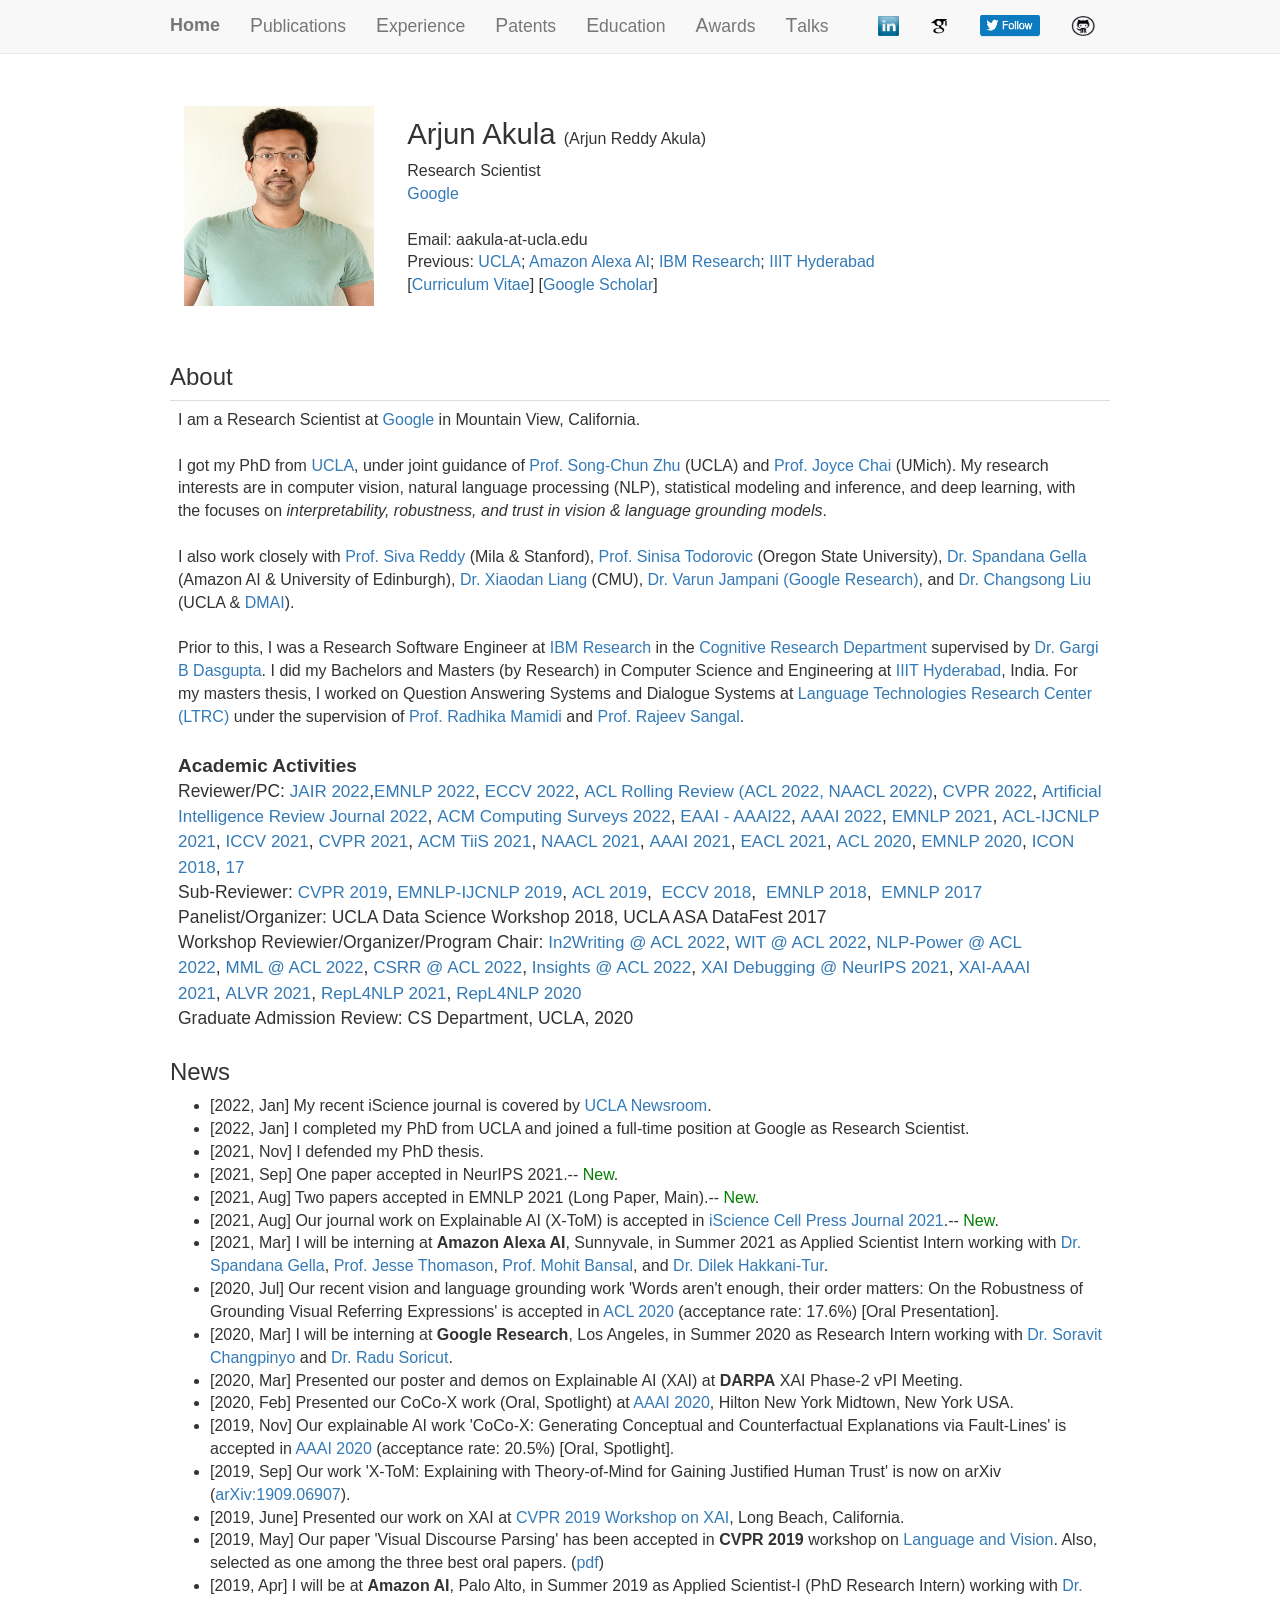
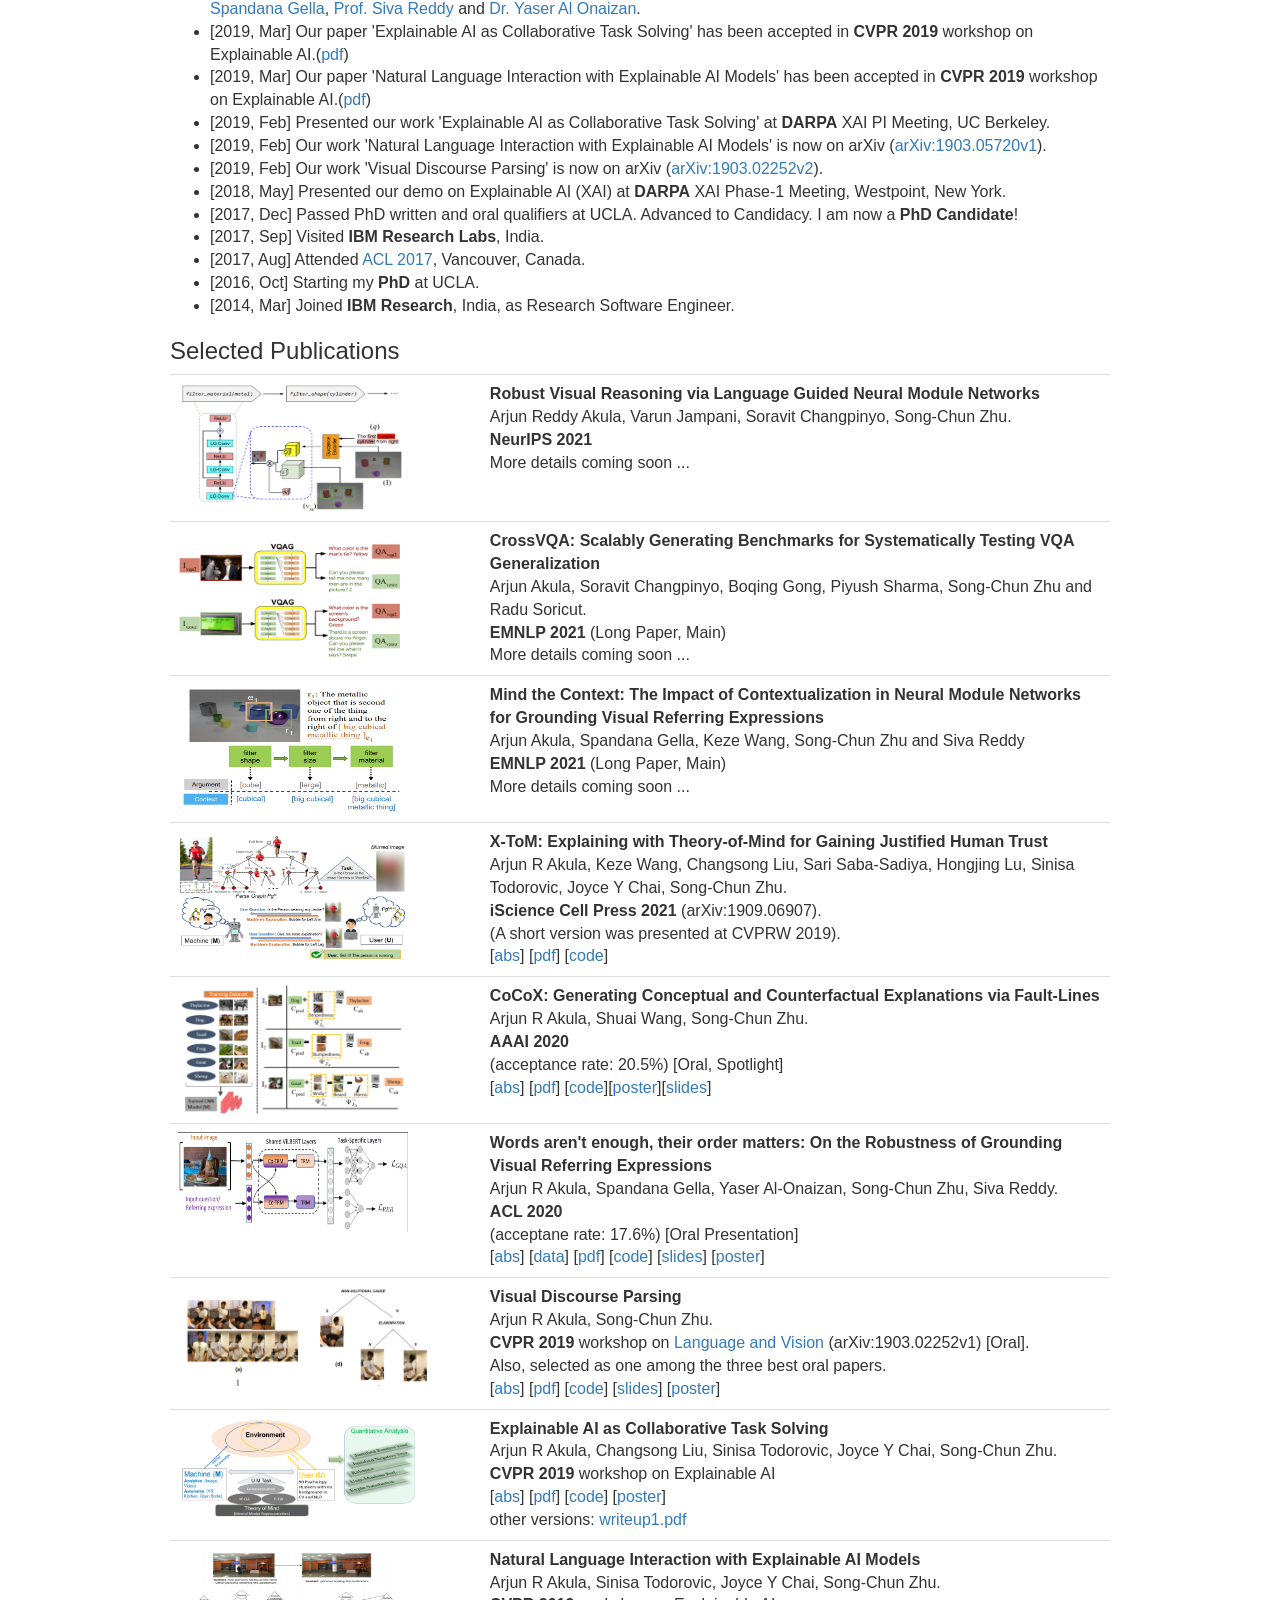
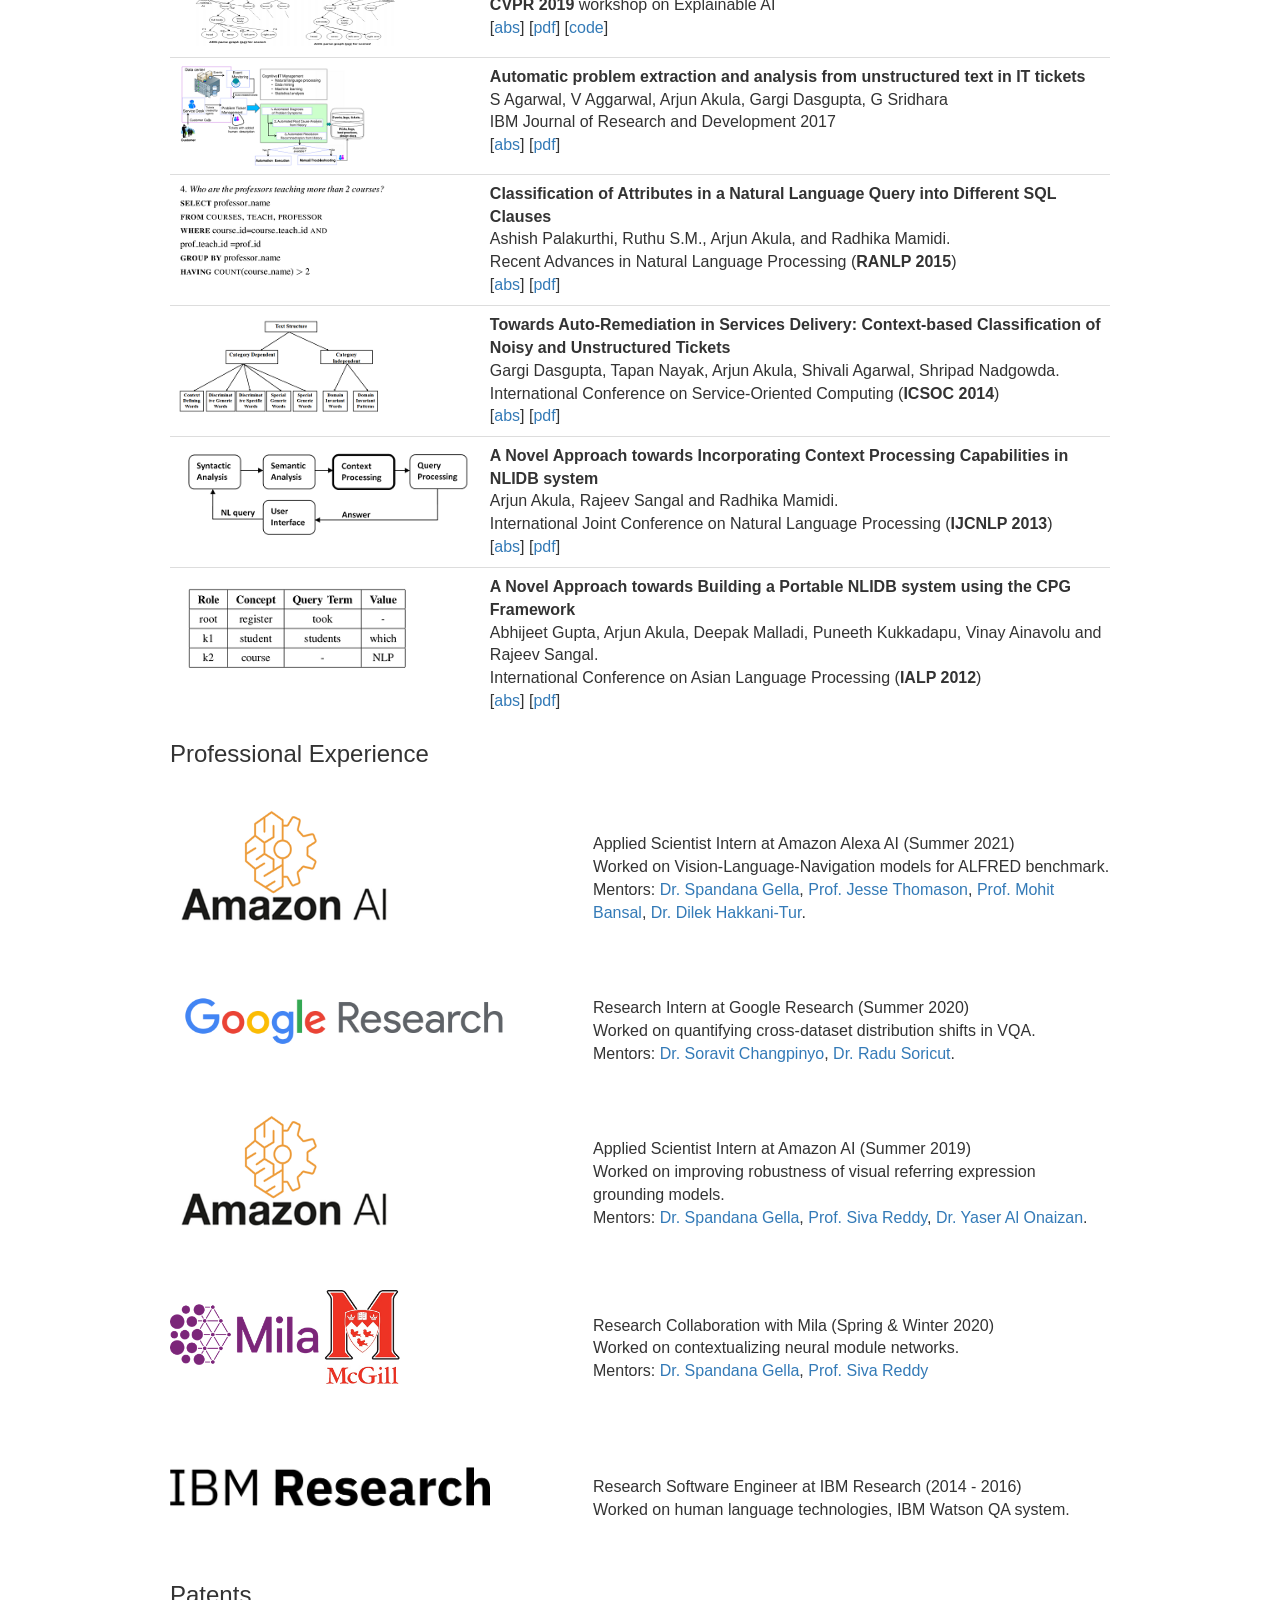
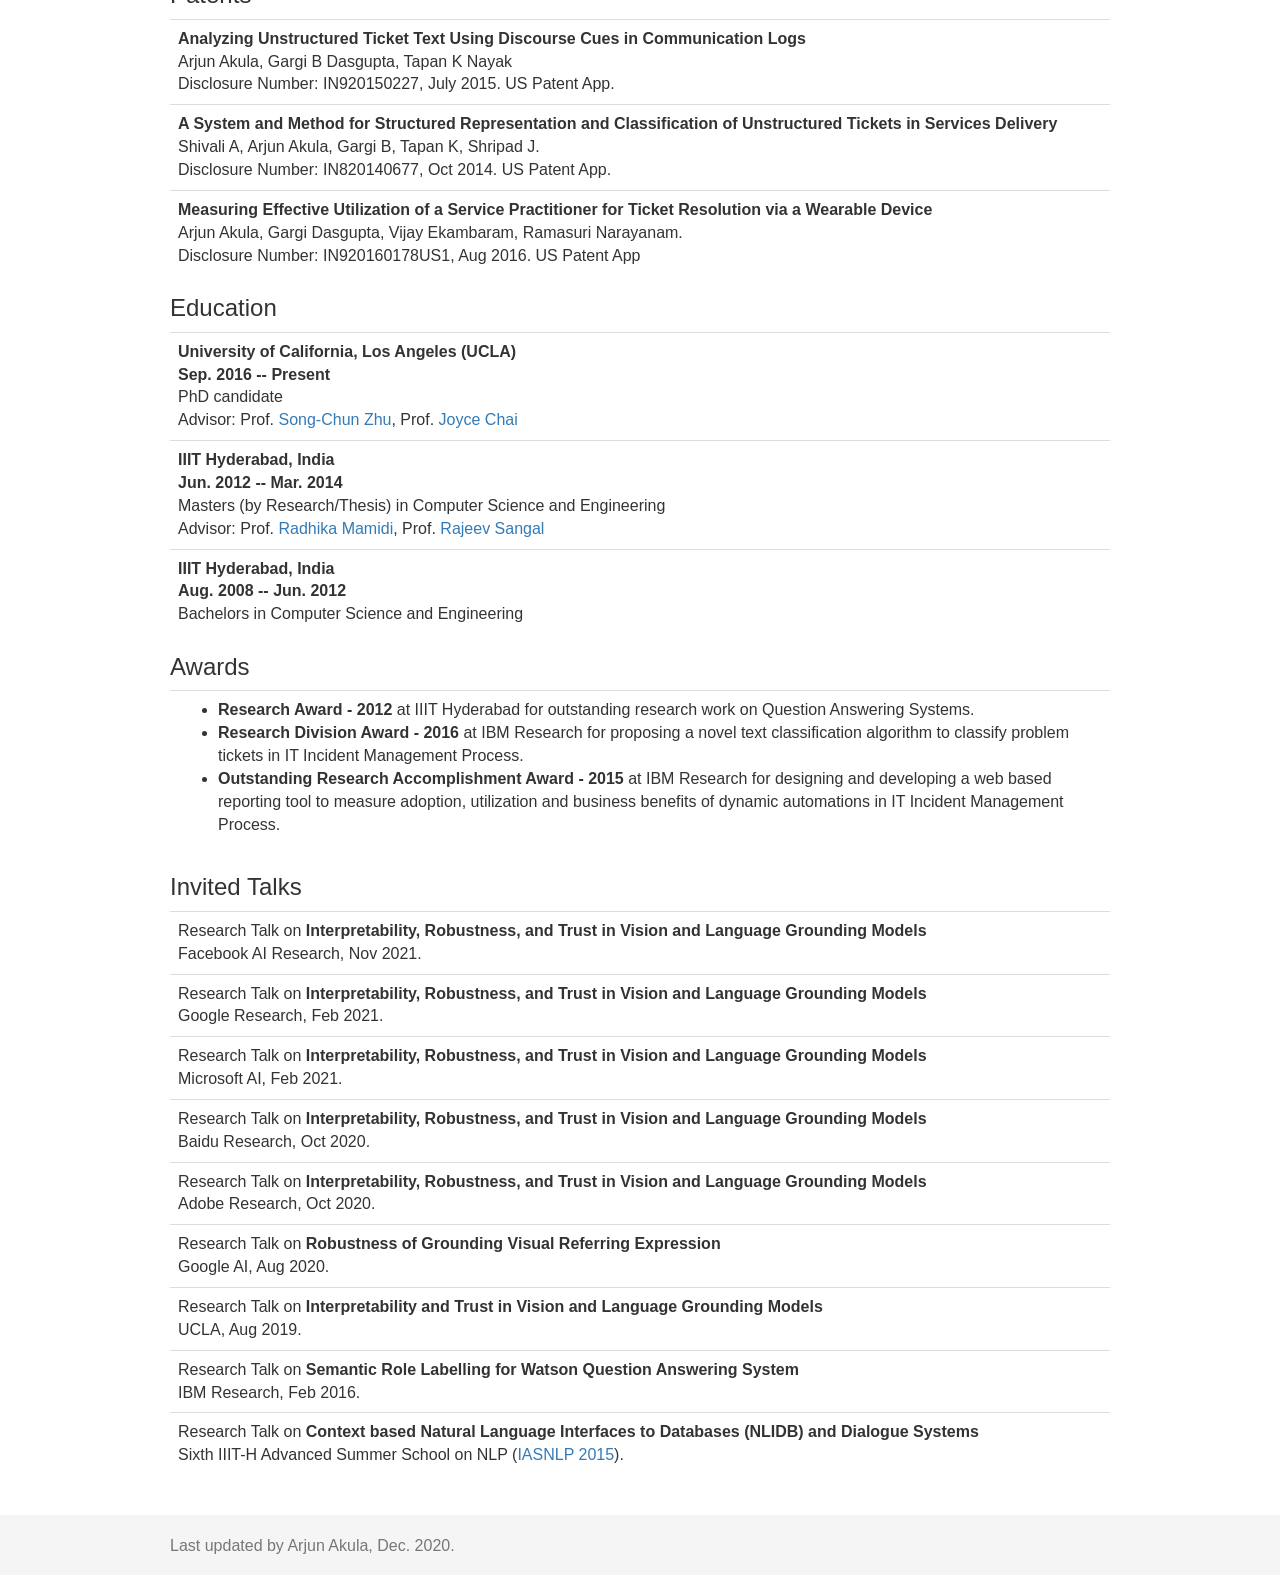
==== commit d3ff4355: "Update index.html" ====
--- a/index.html
+++ b/index.html
@@ -95,7 +95,7 @@
           <address>
             <font size="3">
                Research Scientist 
-              <br> <a target="_blank" href="https://research.google/people/ArjunReddyAkula/">Google AI </a>
+              <br> <a target="_blank" href="https://research.google/people/ArjunReddyAkula/">Google </a>
 
               <br><br> Email: aakula-at-ucla.edu <br>
          
@@ -121,7 +121,7 @@
 		</td></tr>
 	    -->
 		<tr><td>
-          I am a Research Scientist at <a href="https://research.google/people/ArjunReddyAkula/">Google AI</a> in Mountain View, California. <br> <br>
+          I am a Research Scientist at <a href="https://research.google/people/ArjunReddyAkula/">Google</a> in Mountain View, California. <br> <br>
 			
 	I got my PhD from  <a href="http://www.ucla.edu/" target="_blank">UCLA</a>, under joint guidance of <a href="http://www.stat.ucla.edu/~sczhu/" target="_blank">Prof. Song-Chun Zhu</a> (UCLA) and <a href="http://www.cse.msu.edu/~jchai/" target="_blank">Prof. Joyce Chai</a> (UMich).
 My research interests are in computer vision, natural language processing (NLP), statistical modeling and inference, and deep learning, with the focuses on <i> interpretability, robustness, and trust in vision & language grounding models</i>.<br /> <br />
@@ -151,7 +151,7 @@
 						</li>
 					
 					<li>
-						[2022, Jan] I completed my PhD from UCLA and joined a full-time position at Google AI as Research Scientist. 
+						[2022, Jan] I completed my PhD from UCLA and joined a full-time position at Google as Research Scientist. 
 						</li>
 					<li>
 						[2021, Nov] I defended my PhD thesis. 
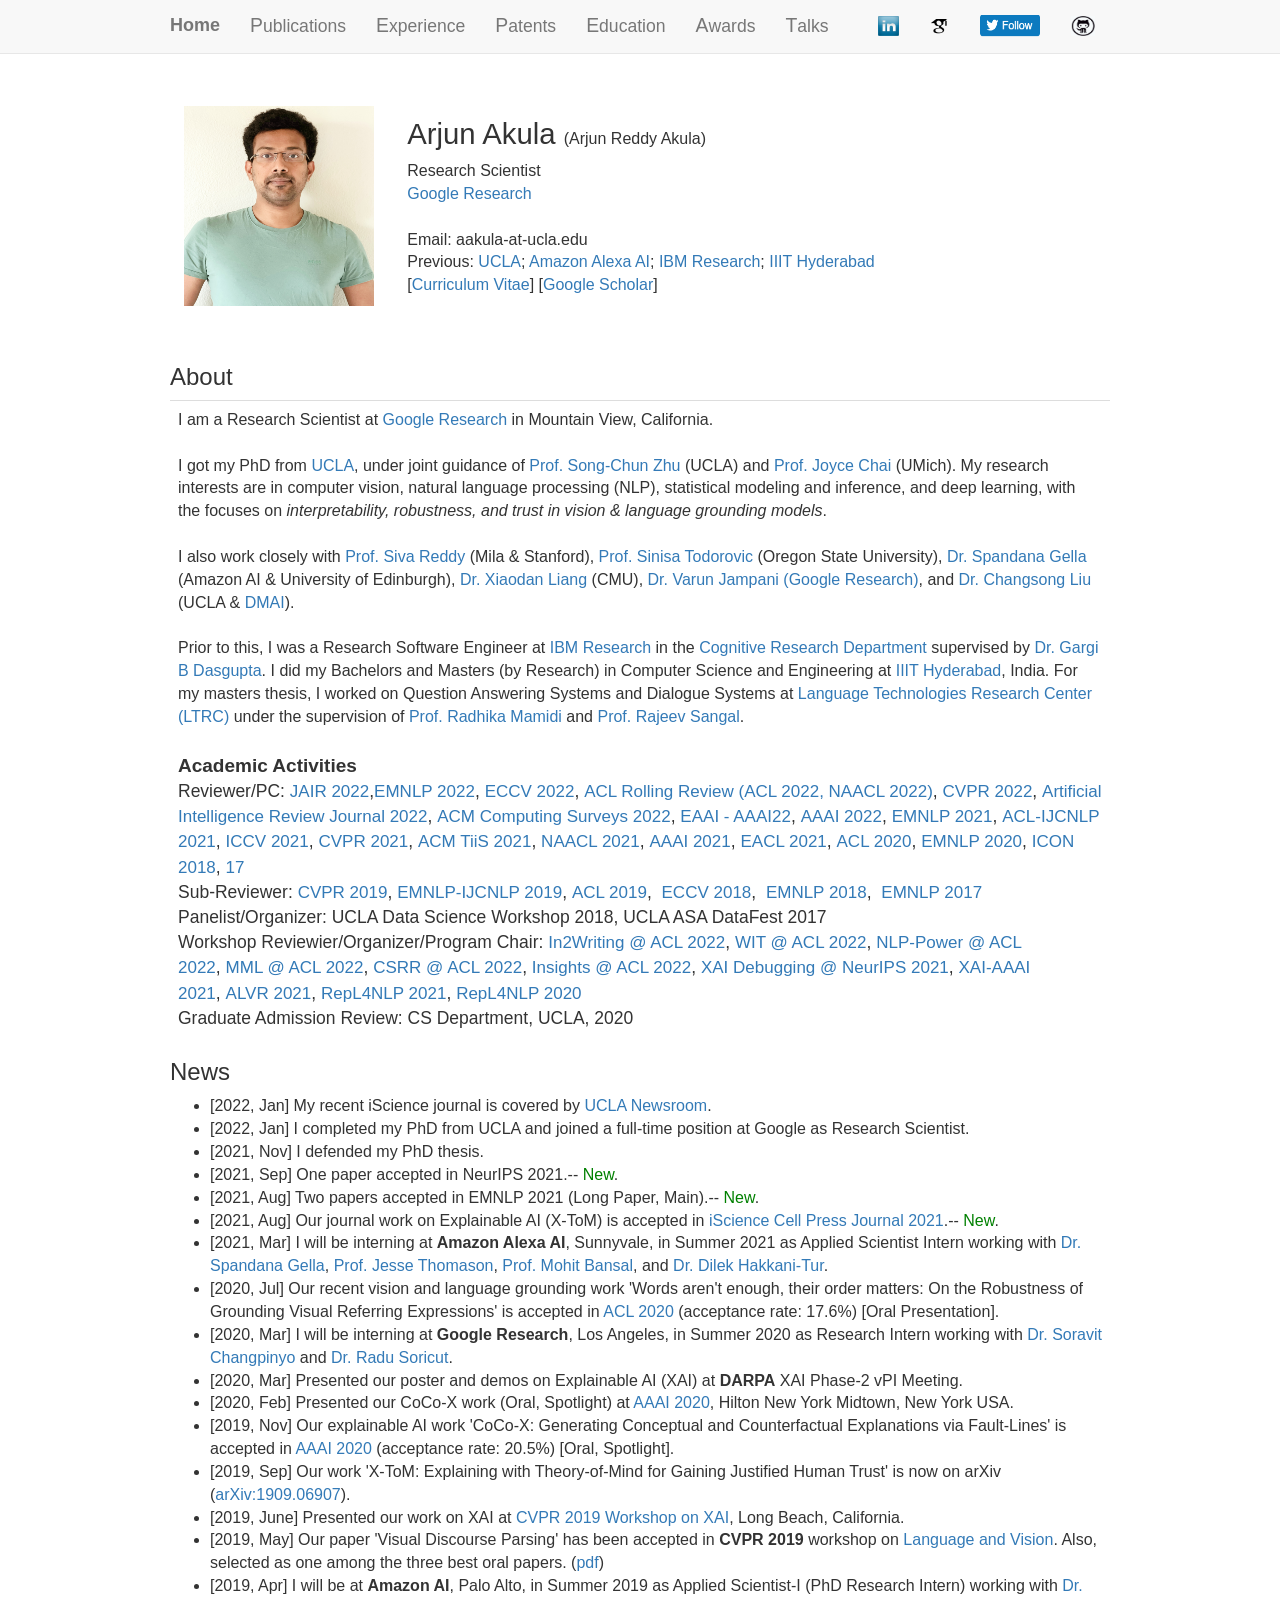
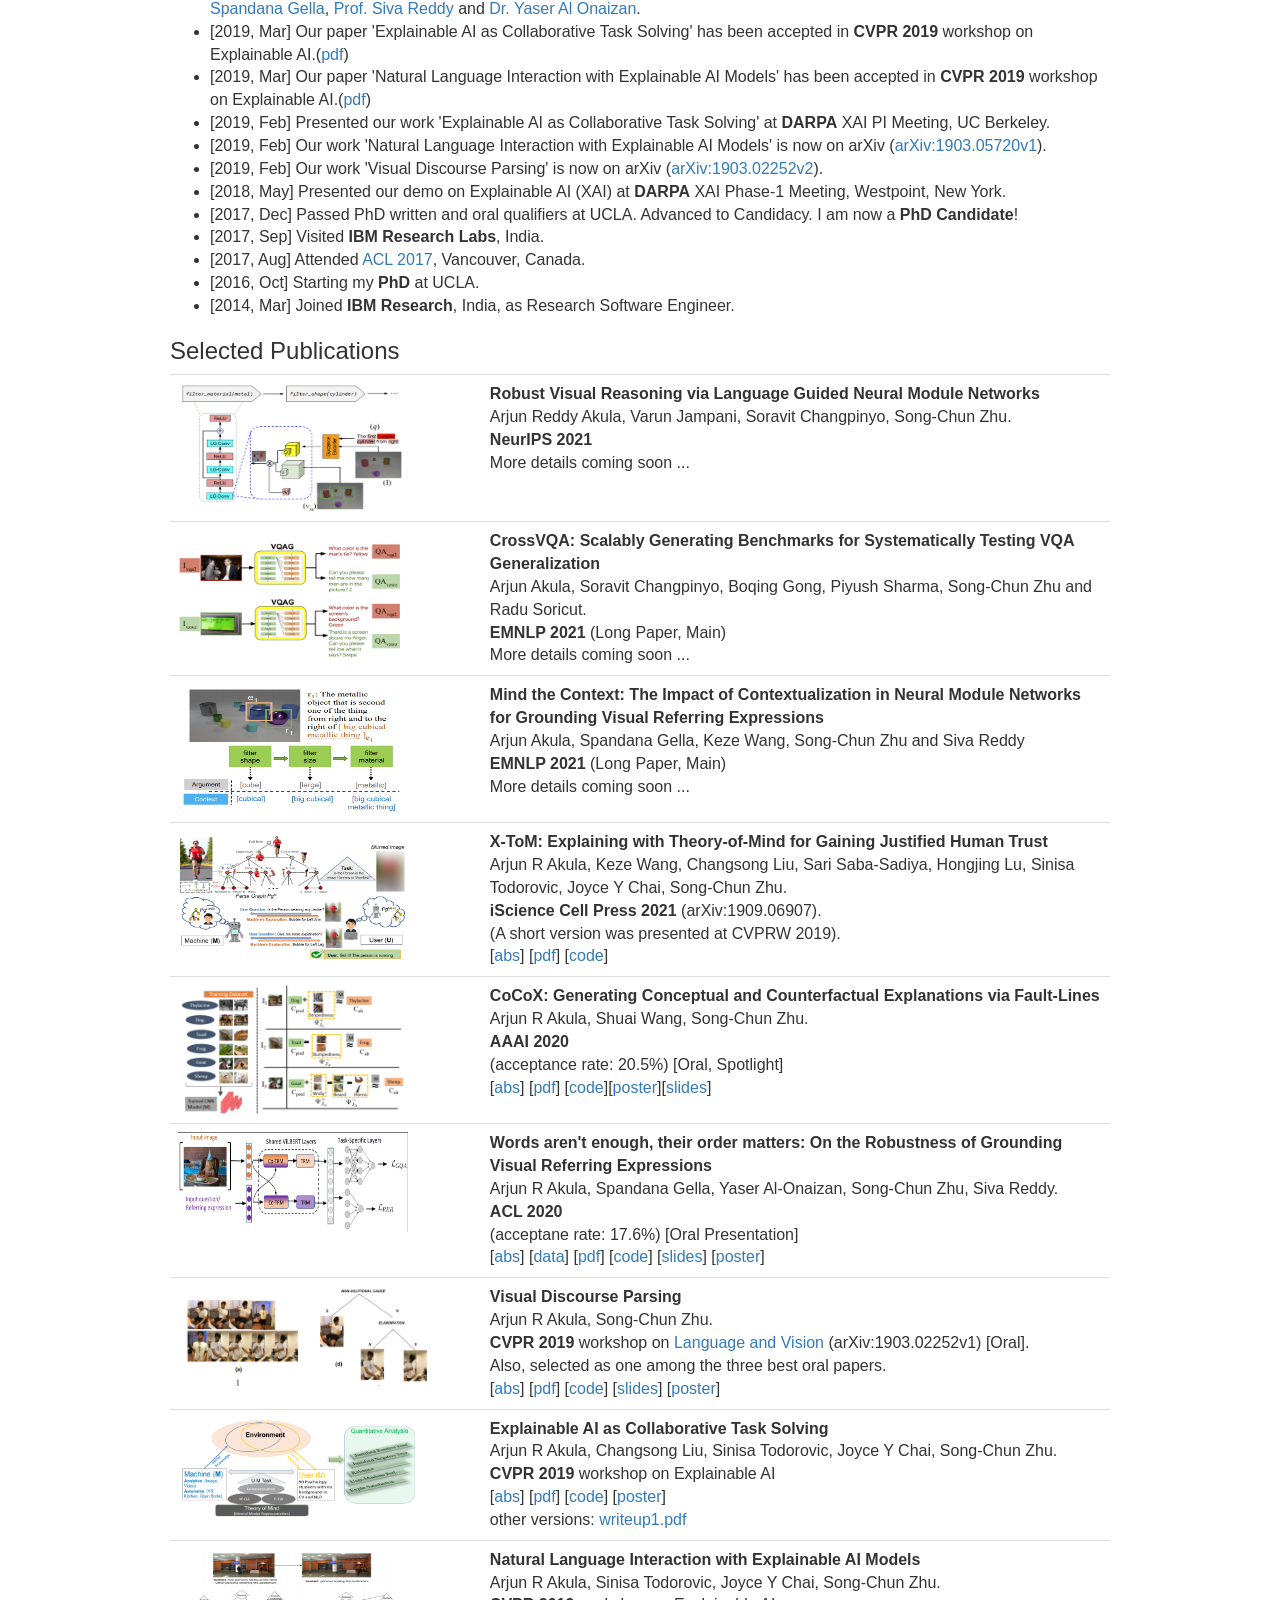
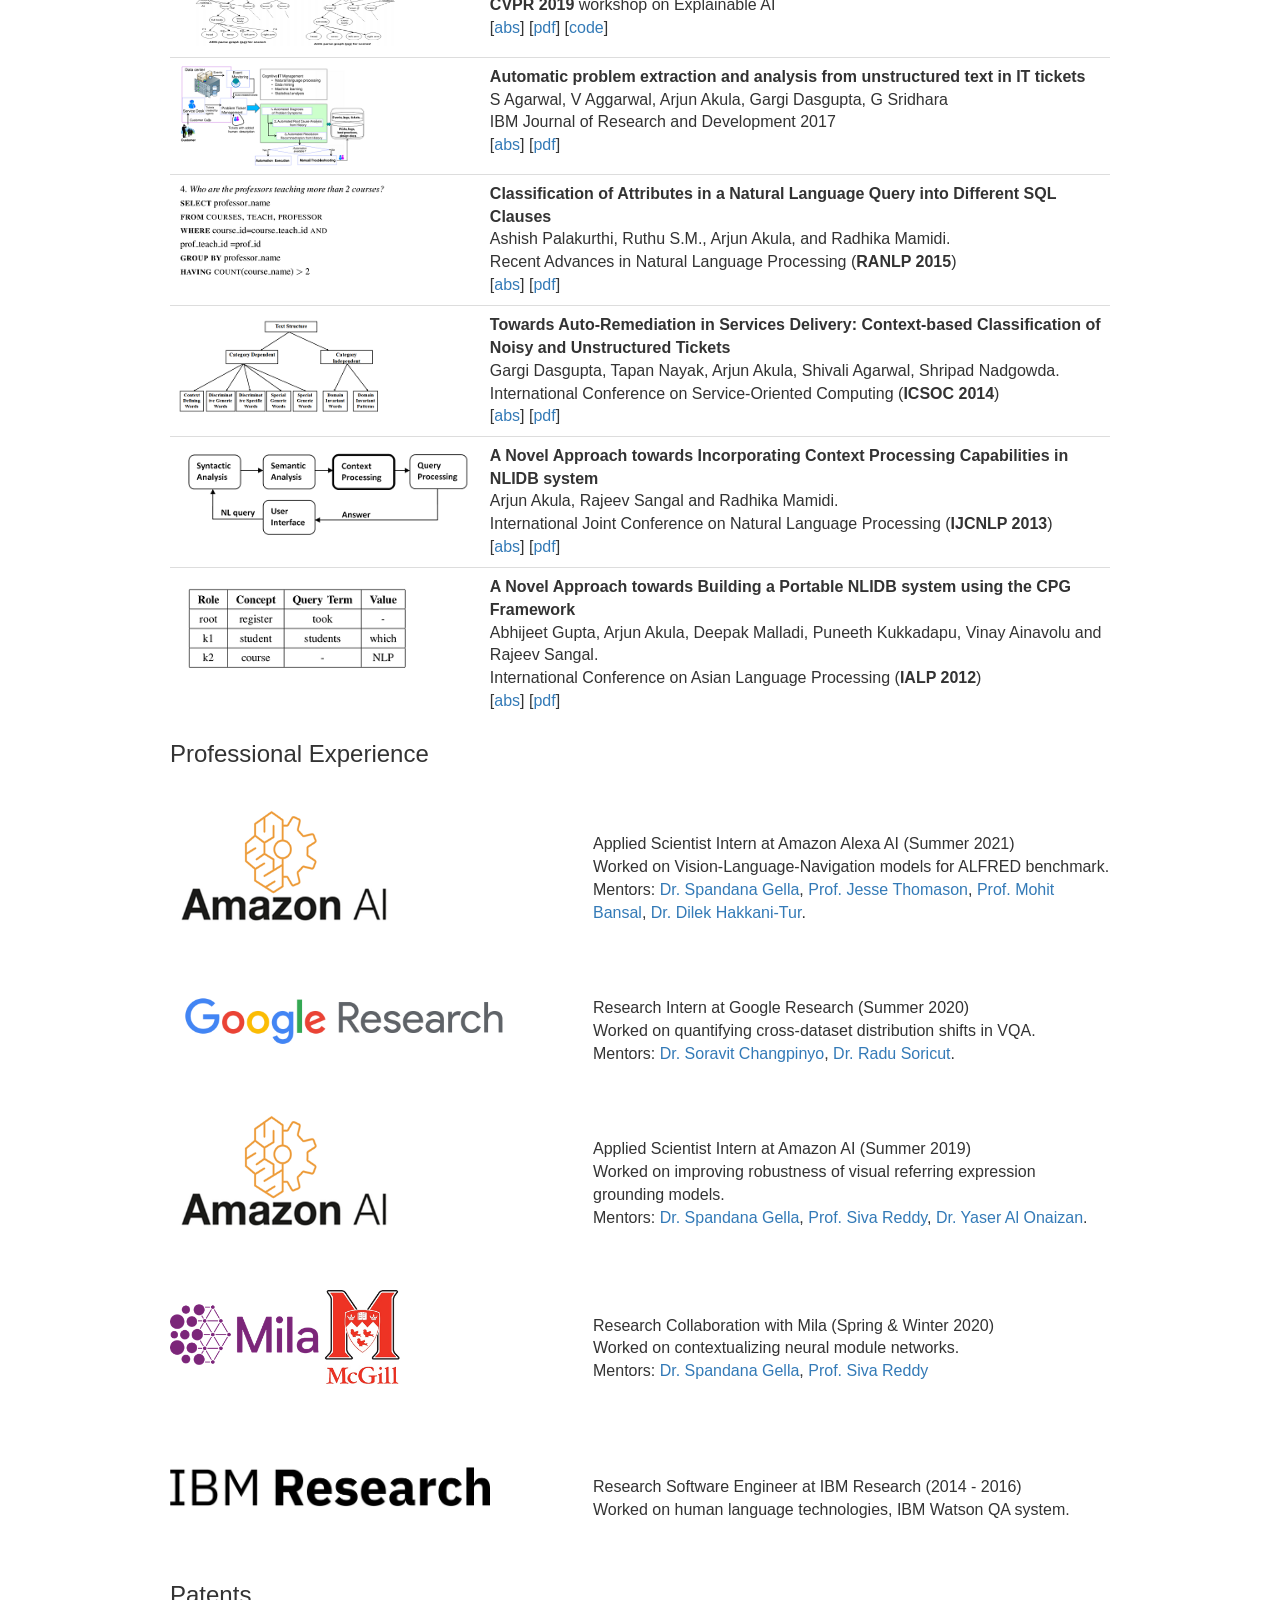
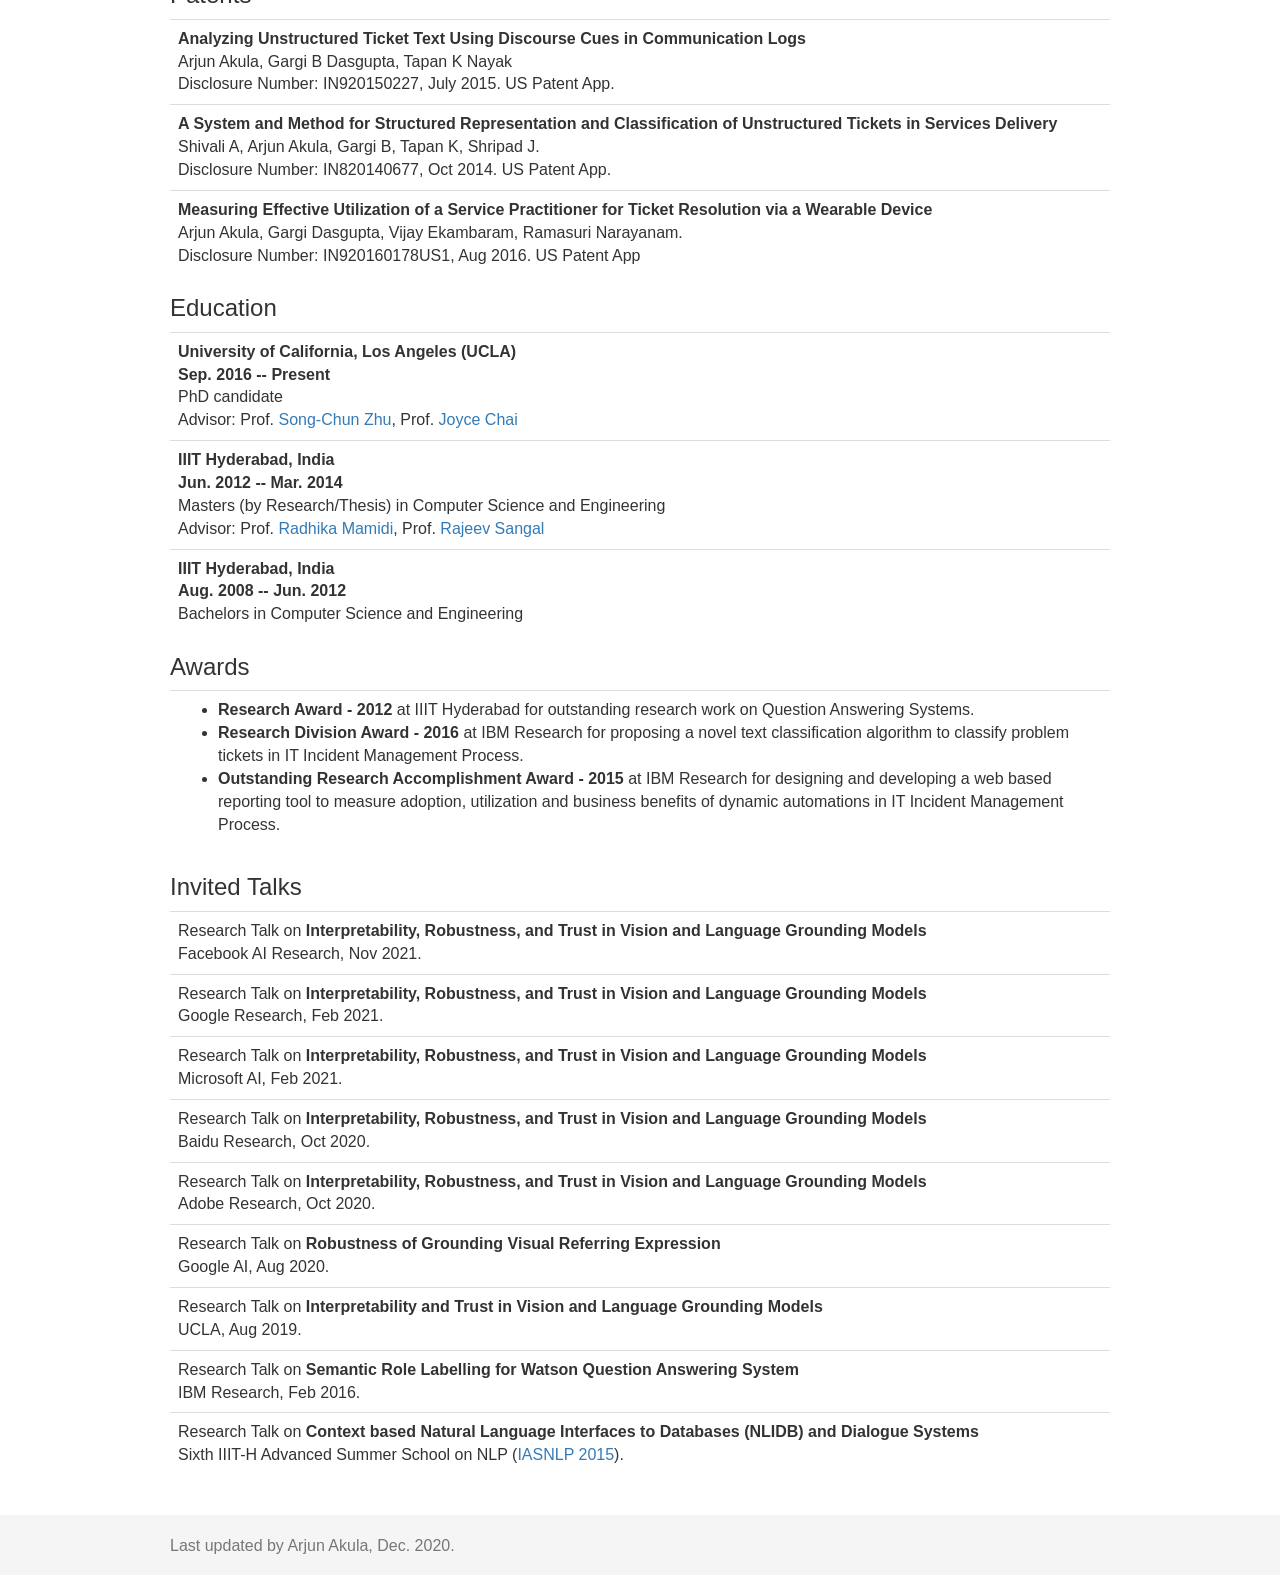
==== commit 0f1979bd: "Update index.html" ====
--- a/index.html
+++ b/index.html
@@ -95,7 +95,7 @@
           <address>
             <font size="3">
                Research Scientist 
-              <br> <a target="_blank" href="https://research.google/people/ArjunReddyAkula/">Google </a>
+              <br> <a target="_blank" href="https://research.google/people/ArjunReddyAkula/">Google Research</a>
 
               <br><br> Email: aakula-at-ucla.edu <br>
          
@@ -121,7 +121,7 @@
 		</td></tr>
 	    -->
 		<tr><td>
-          I am a Research Scientist at <a href="https://research.google/people/ArjunReddyAkula/">Google</a> in Mountain View, California. <br> <br>
+          I am a Research Scientist at <a href="https://research.google/people/ArjunReddyAkula/">Google Research</a> in Mountain View, California. <br> <br>
 			
 	I got my PhD from  <a href="http://www.ucla.edu/" target="_blank">UCLA</a>, under joint guidance of <a href="http://www.stat.ucla.edu/~sczhu/" target="_blank">Prof. Song-Chun Zhu</a> (UCLA) and <a href="http://www.cse.msu.edu/~jchai/" target="_blank">Prof. Joyce Chai</a> (UMich).
 My research interests are in computer vision, natural language processing (NLP), statistical modeling and inference, and deep learning, with the focuses on <i> interpretability, robustness, and trust in vision & language grounding models</i>.<br /> <br />
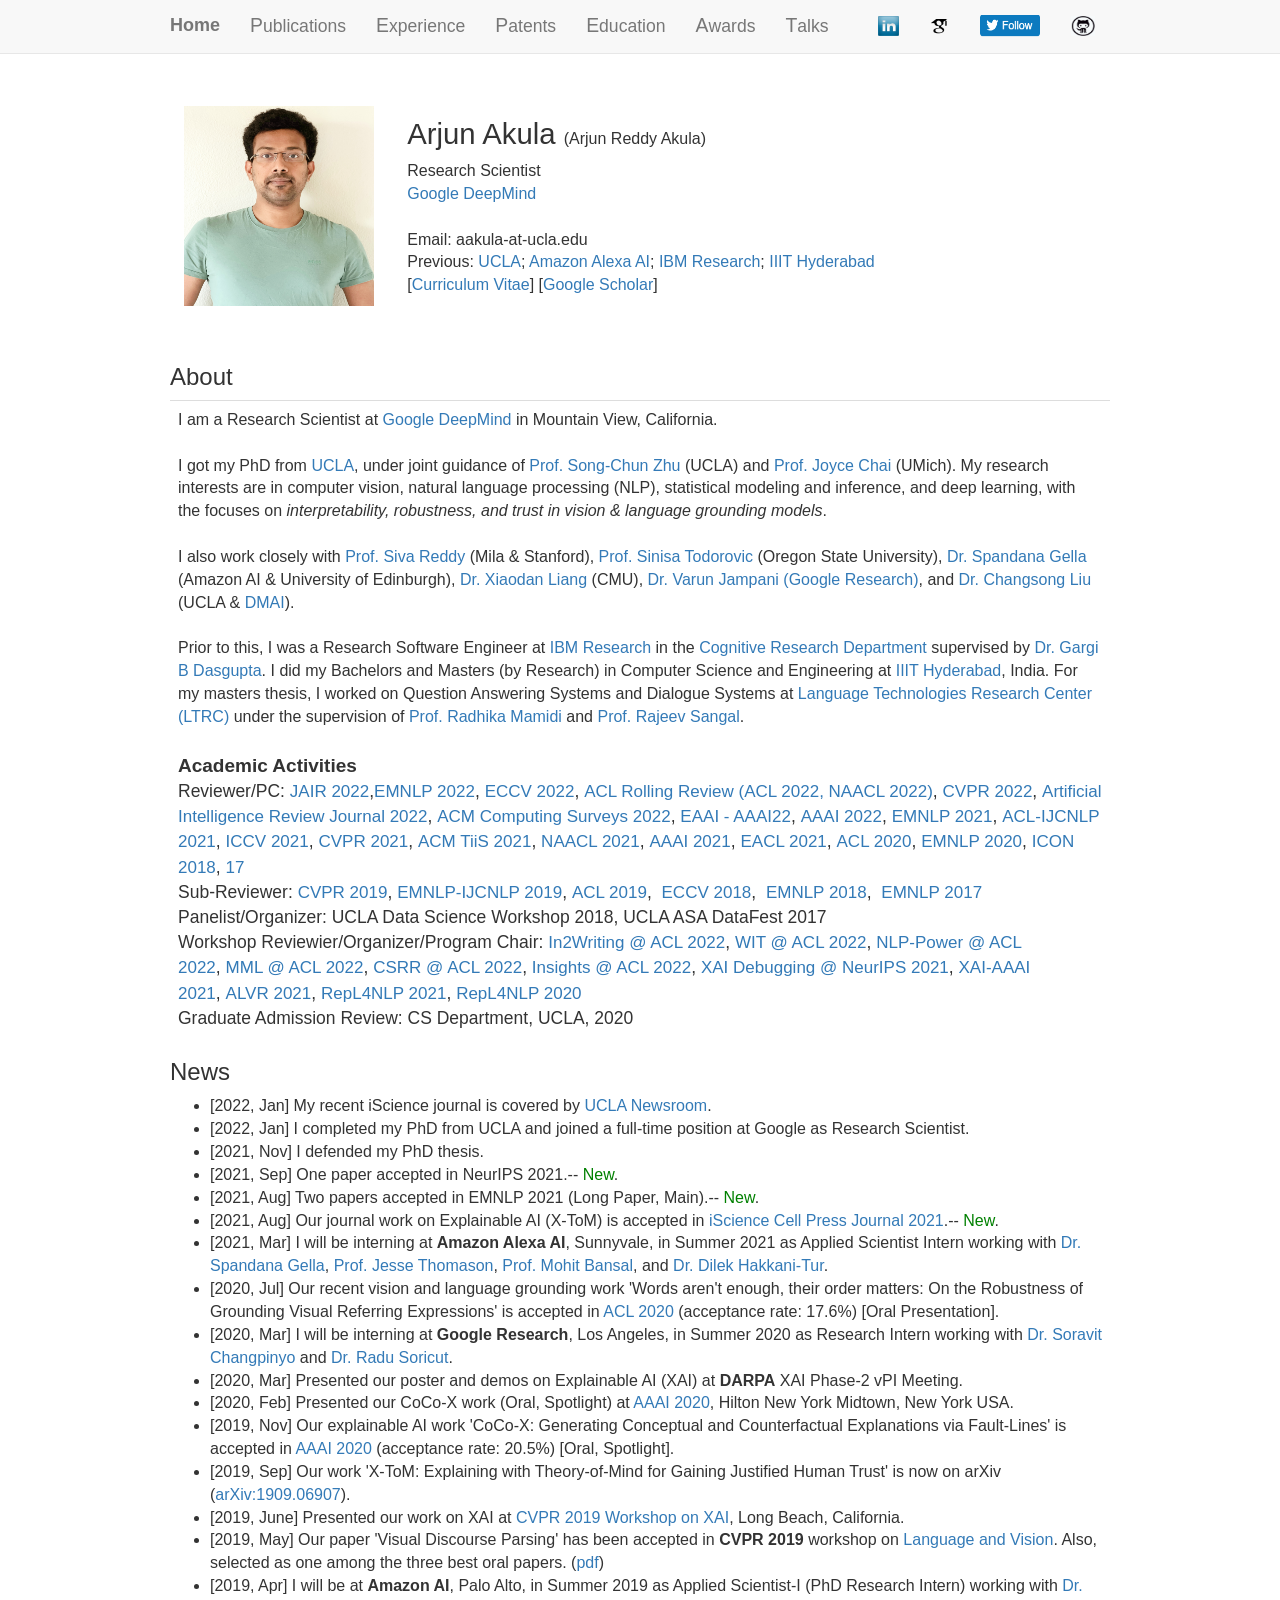
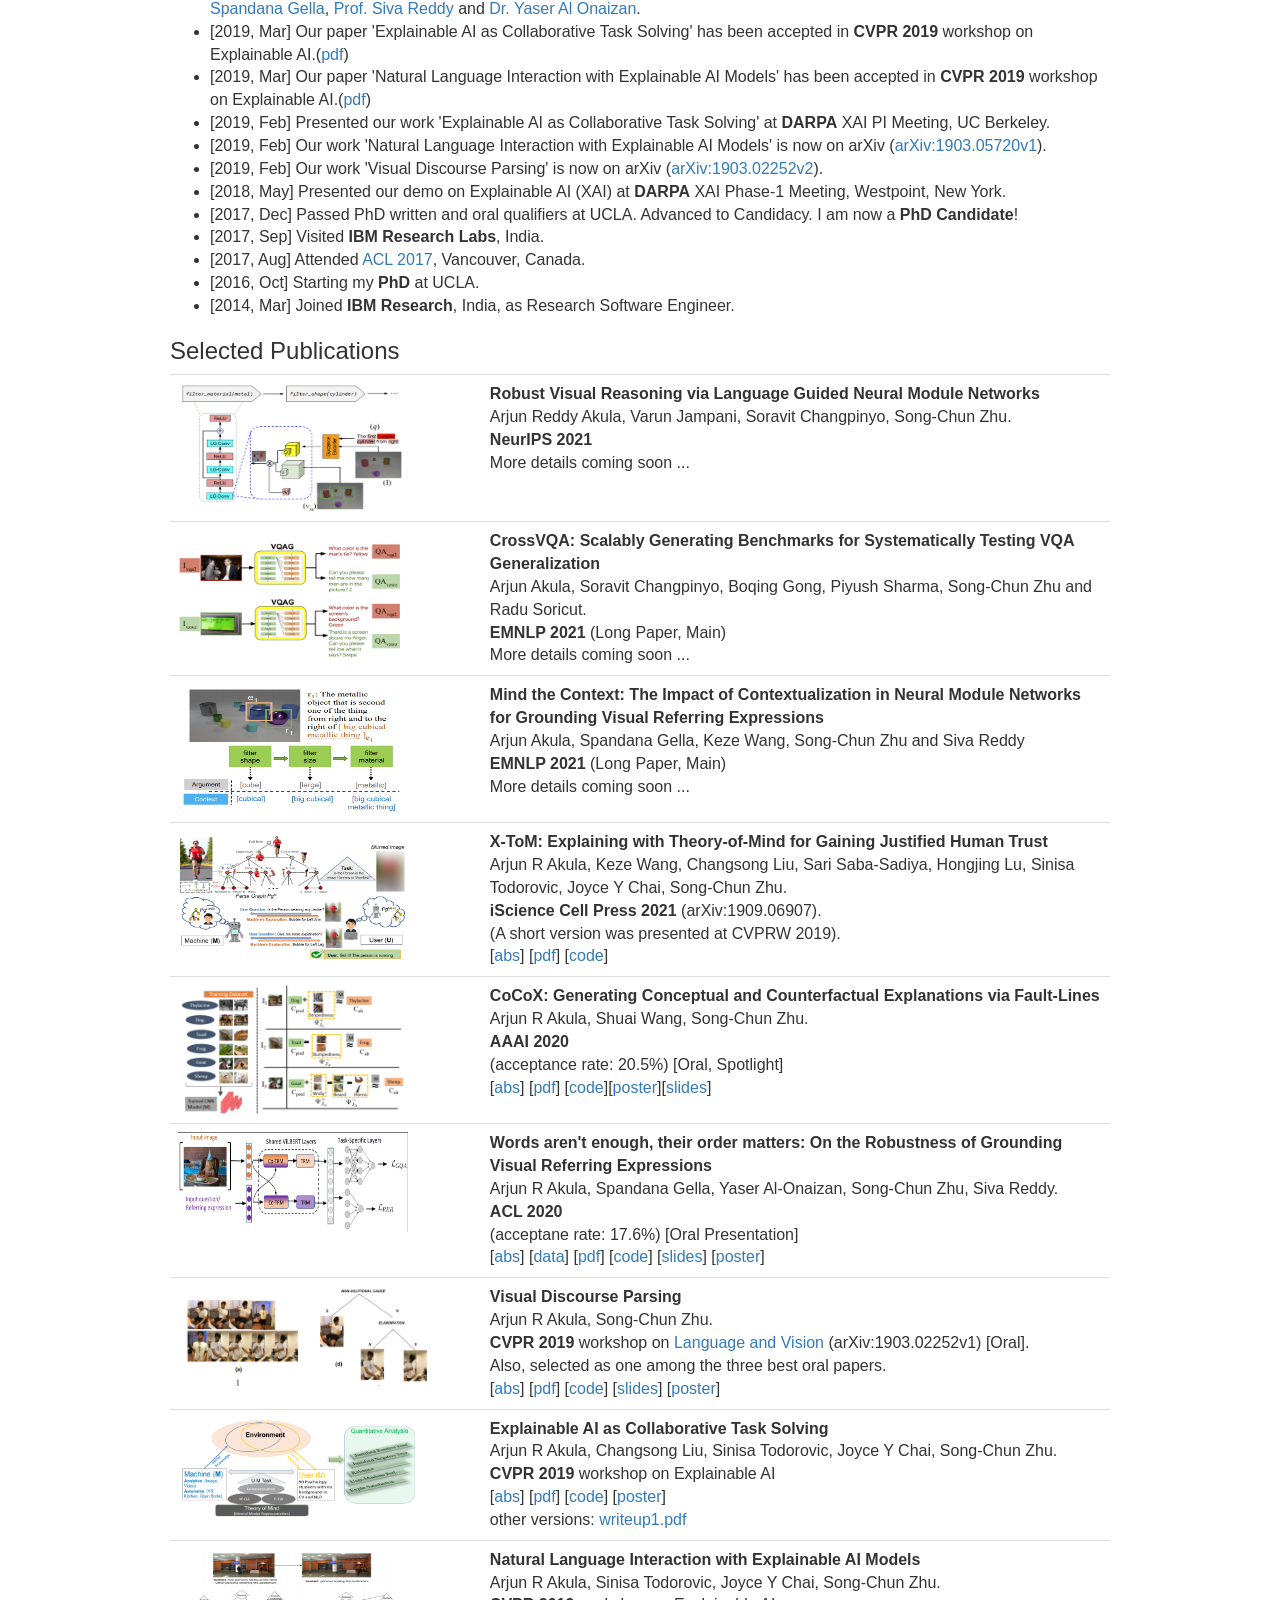
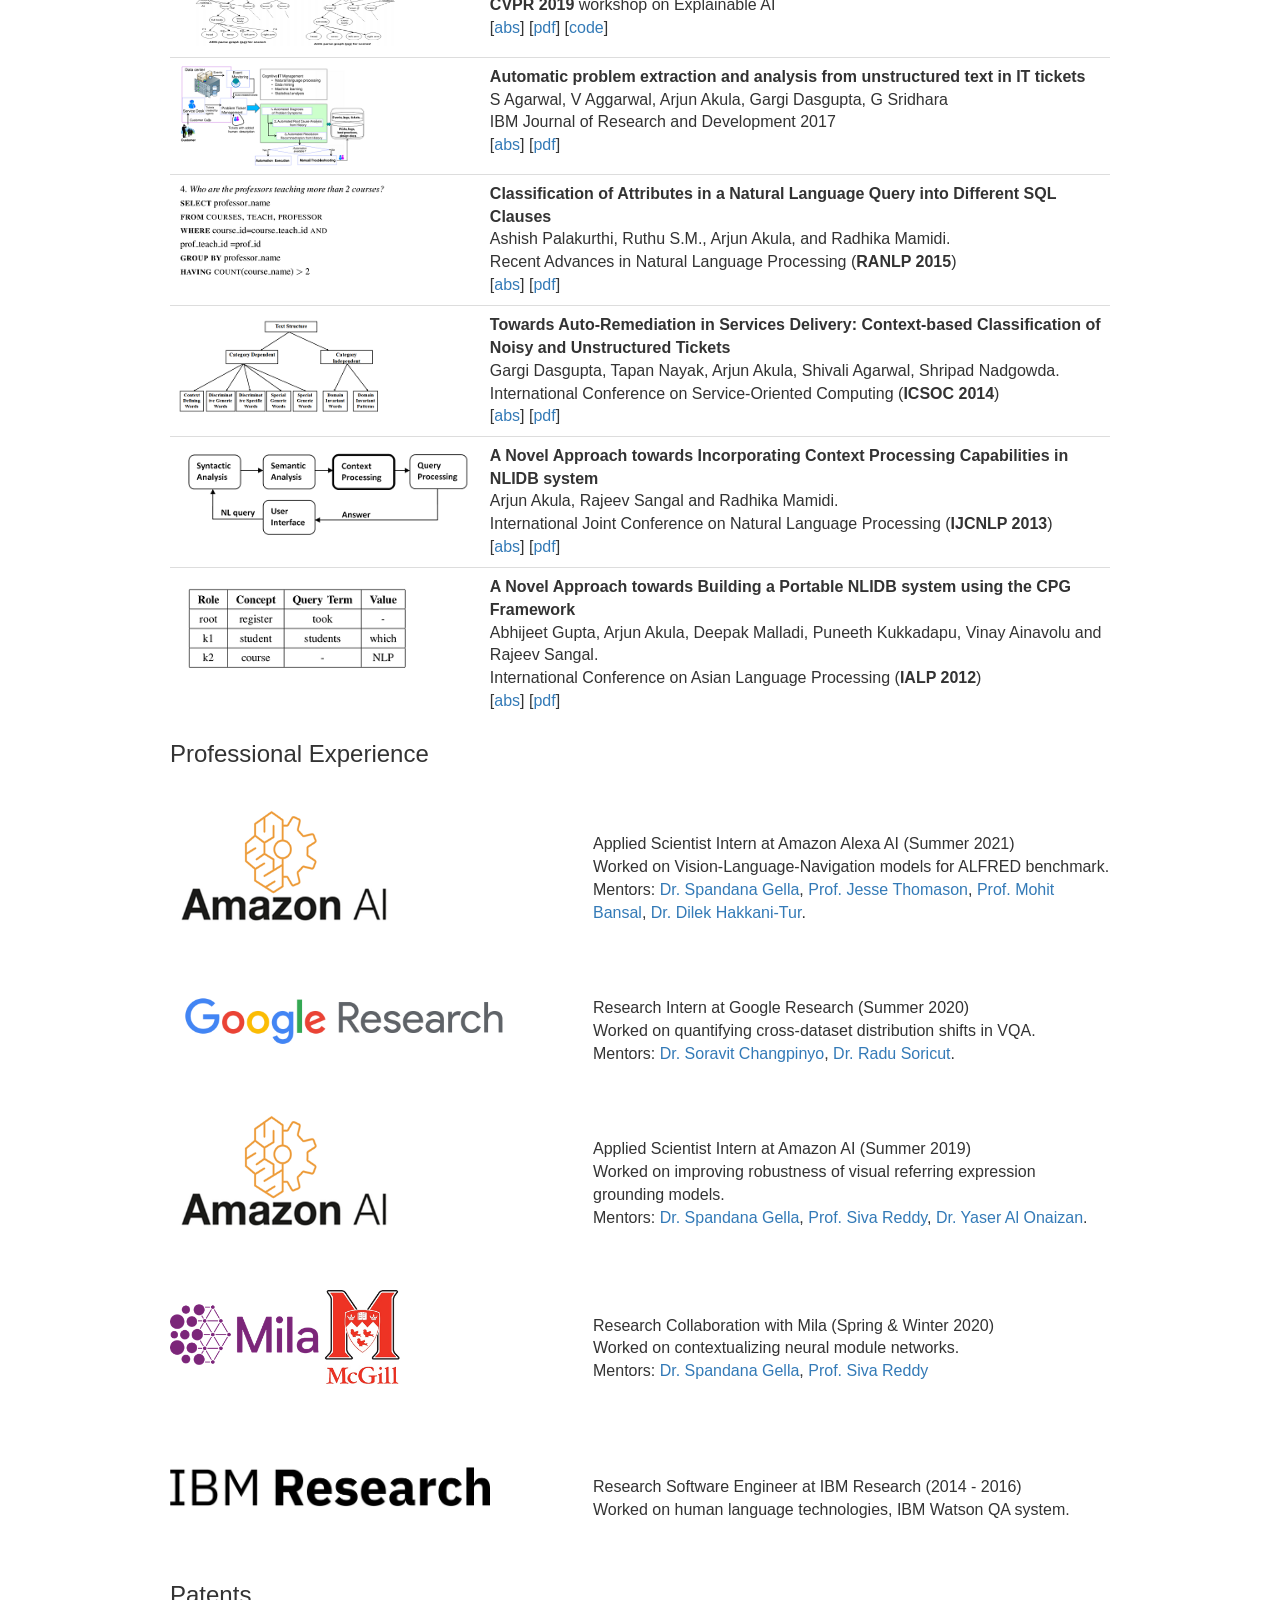
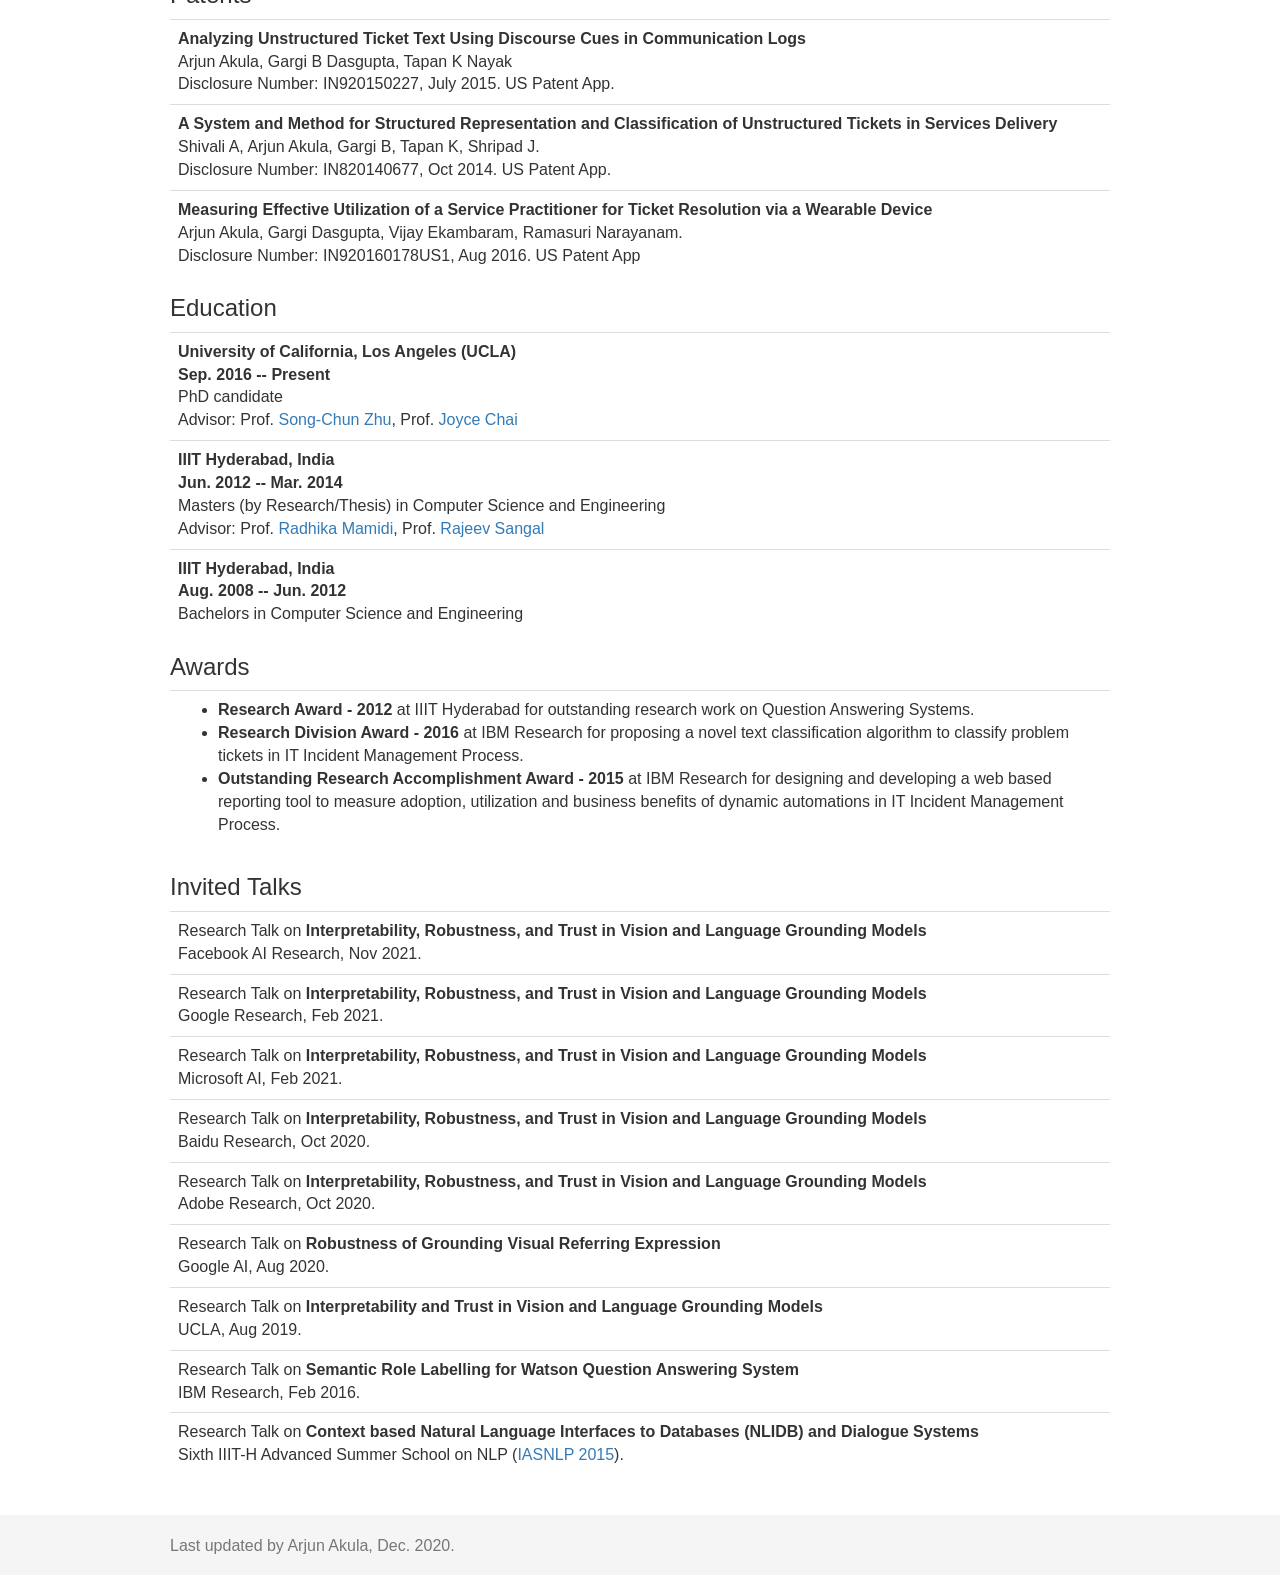
==== commit b8076cd7: "Update index.html" ====
--- a/index.html
+++ b/index.html
@@ -95,7 +95,7 @@
           <address>
             <font size="3">
                Research Scientist 
-              <br> <a target="_blank" href="https://research.google/people/ArjunReddyAkula/">Google Research</a>
+              <br> <a target="_blank" href="https://research.google/people/ArjunReddyAkula/">Google DeepMind</a>
 
               <br><br> Email: aakula-at-ucla.edu <br>
          
@@ -121,7 +121,7 @@
 		</td></tr>
 	    -->
 		<tr><td>
-          I am a Research Scientist at <a href="https://research.google/people/ArjunReddyAkula/">Google Research</a> in Mountain View, California. <br> <br>
+          I am a Research Scientist at <a href="https://research.google/people/ArjunReddyAkula/">Google DeepMind</a> in Mountain View, California. <br> <br>
 			
 	I got my PhD from  <a href="http://www.ucla.edu/" target="_blank">UCLA</a>, under joint guidance of <a href="http://www.stat.ucla.edu/~sczhu/" target="_blank">Prof. Song-Chun Zhu</a> (UCLA) and <a href="http://www.cse.msu.edu/~jchai/" target="_blank">Prof. Joyce Chai</a> (UMich).
 My research interests are in computer vision, natural language processing (NLP), statistical modeling and inference, and deep learning, with the focuses on <i> interpretability, robustness, and trust in vision & language grounding models</i>.<br /> <br />
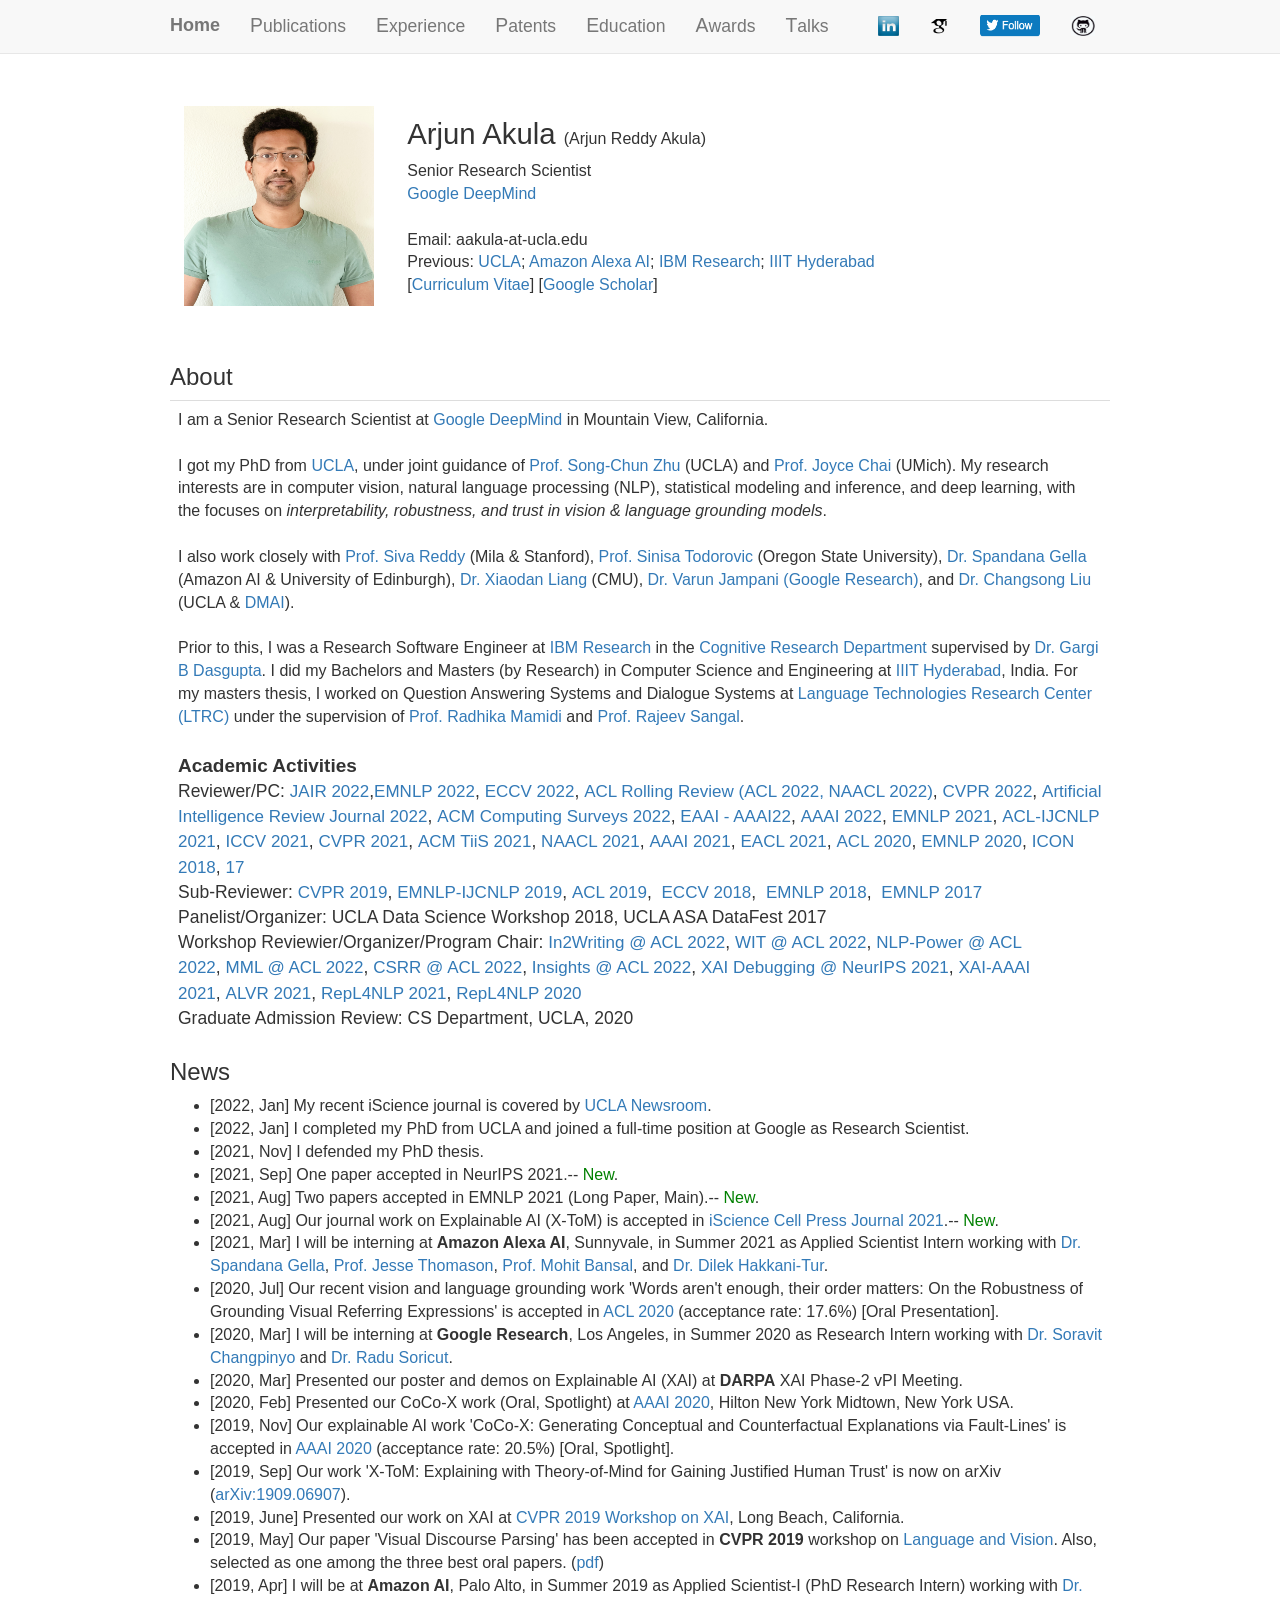
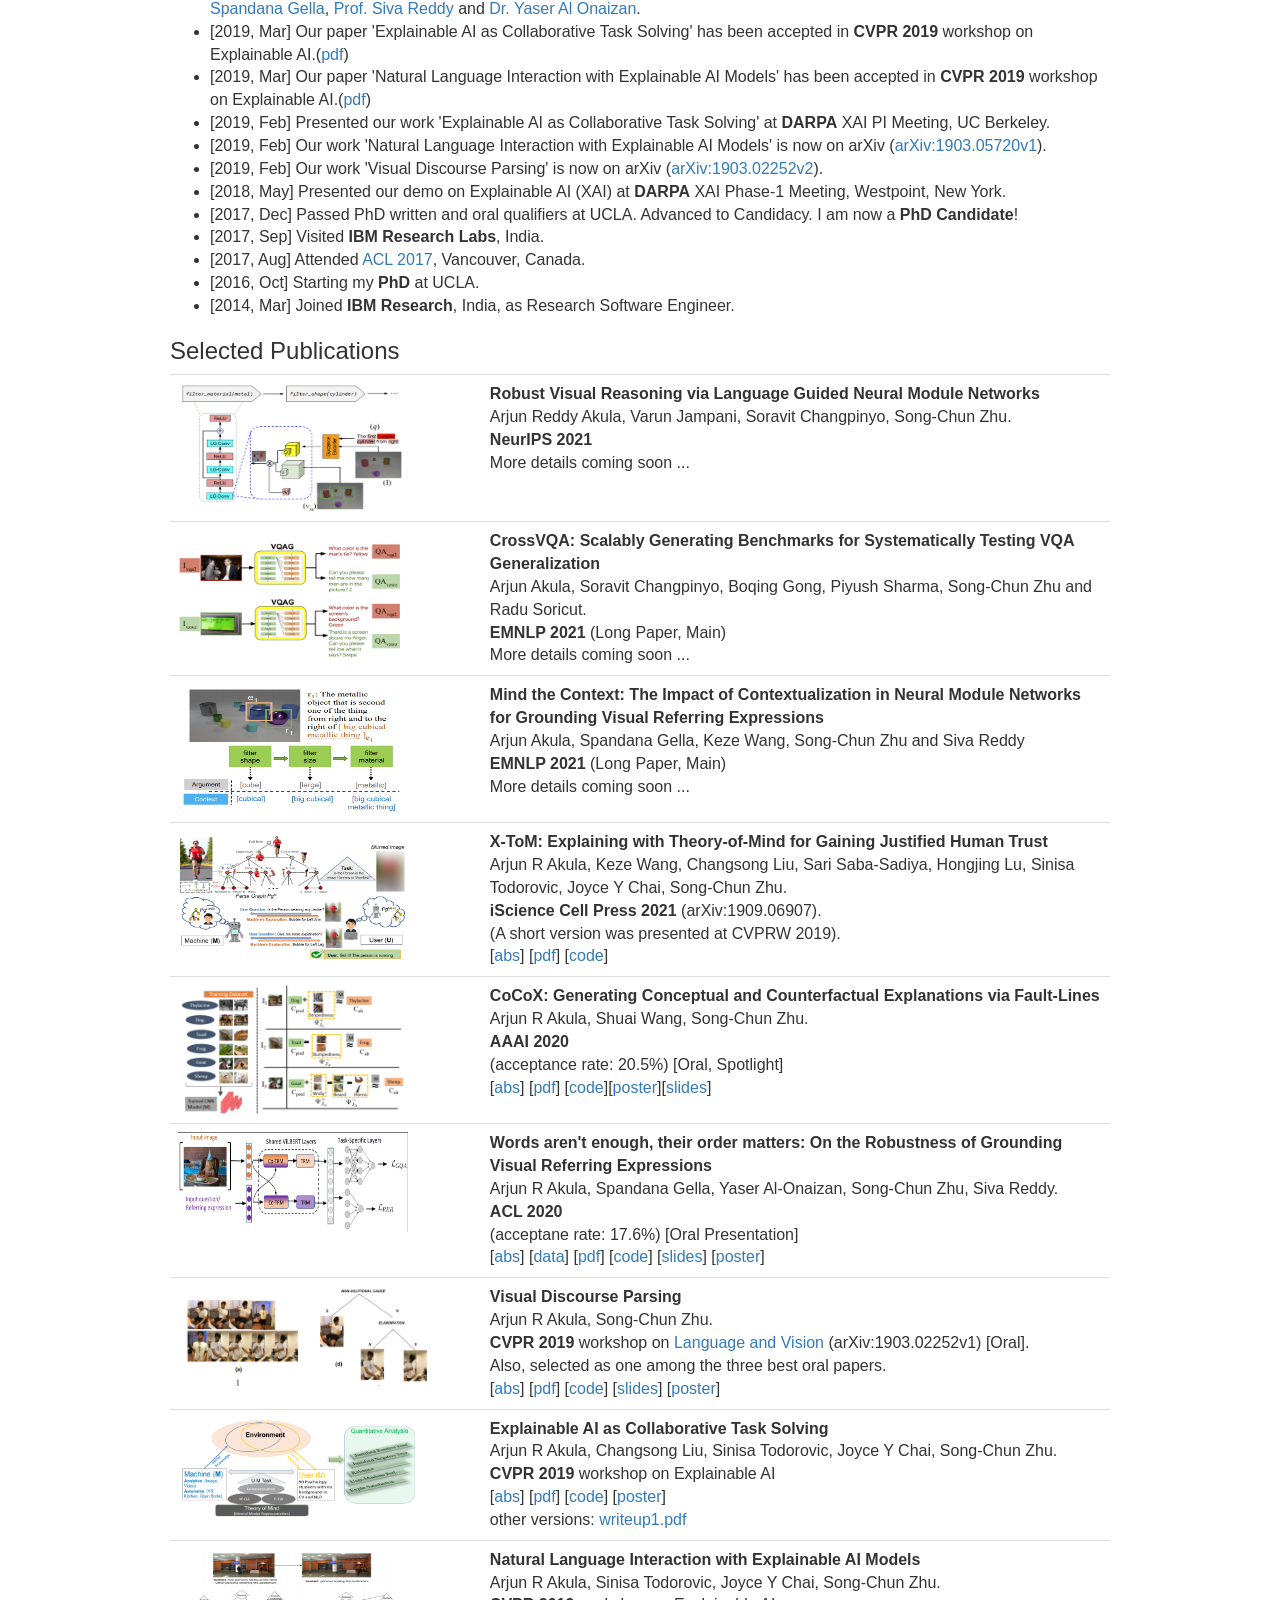
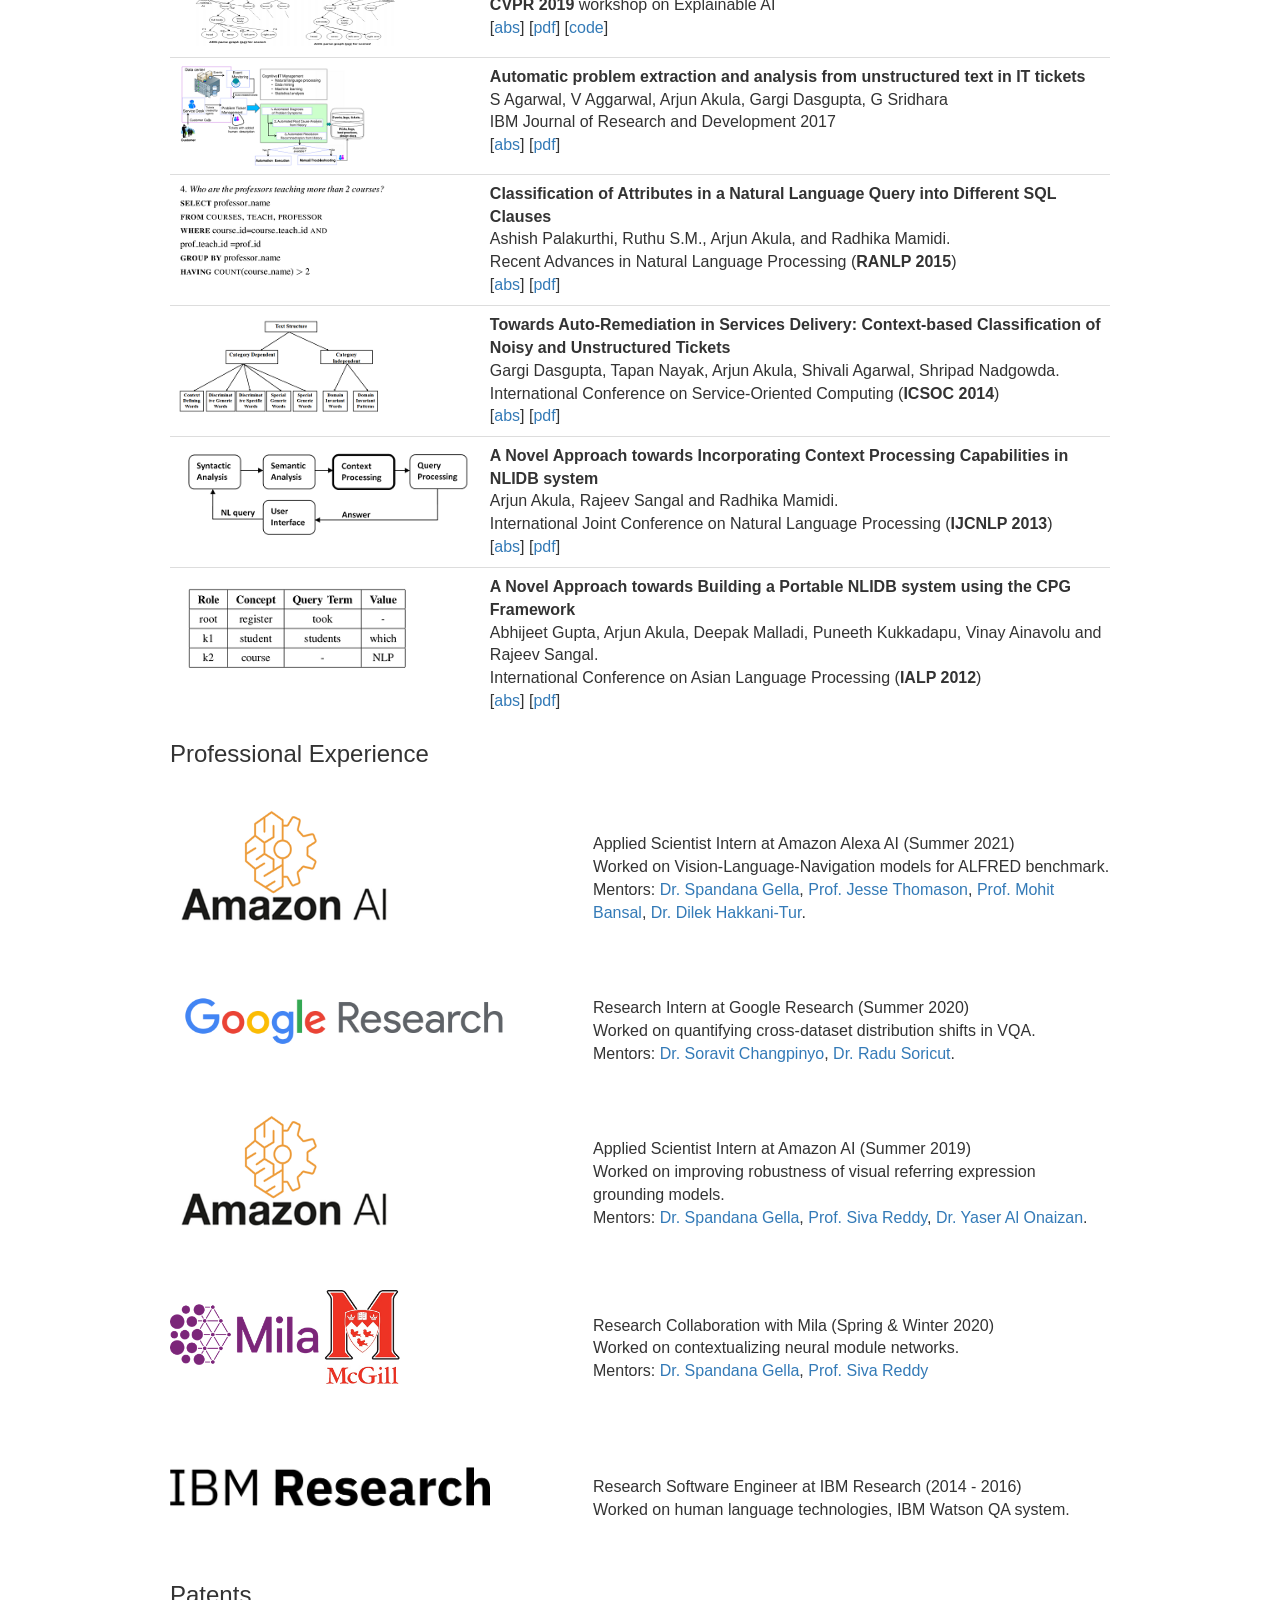
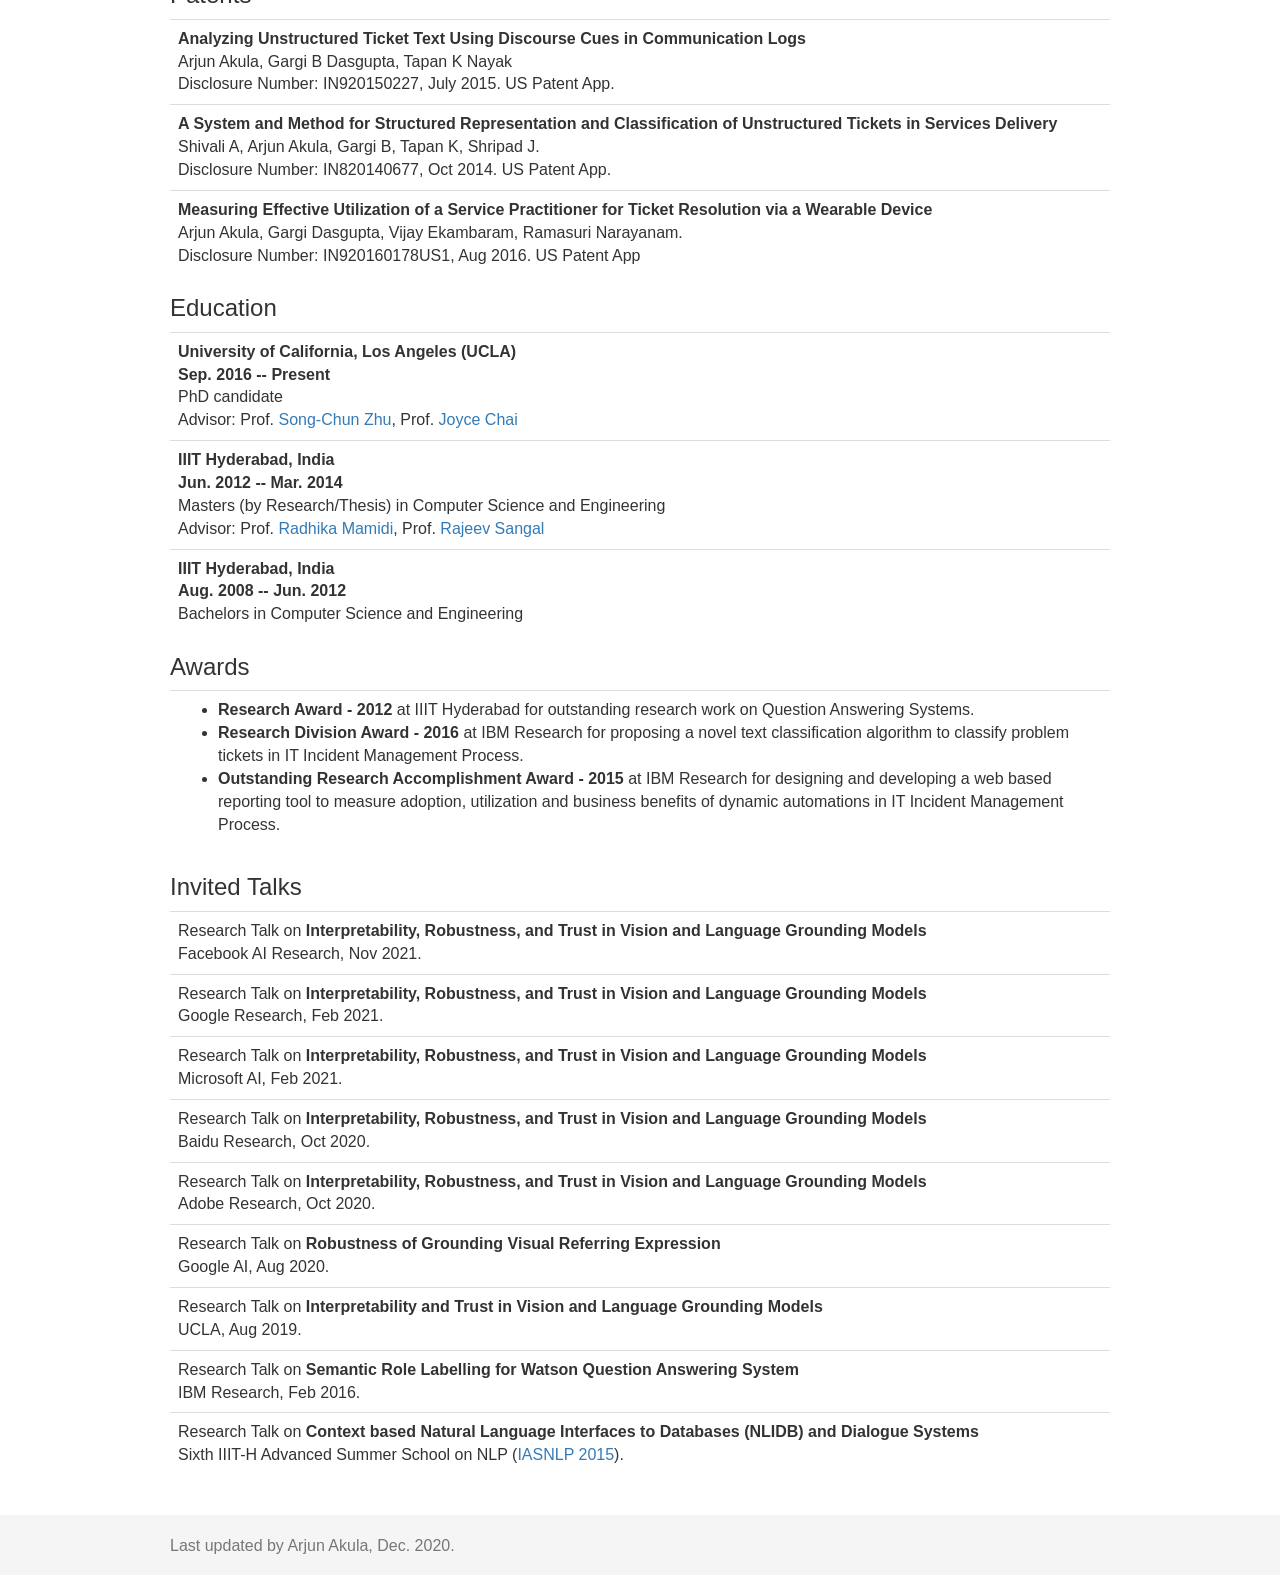
==== commit bbe3e637: "Update index.html" ====
--- a/index.html
+++ b/index.html
@@ -94,7 +94,7 @@
           <h1 style="font-size:22pt">Arjun Akula <span style="font-size:12pt">(Arjun Reddy Akula)</span></h1>
           <address>
             <font size="3">
-               Research Scientist 
+               Senior Research Scientist 
               <br> <a target="_blank" href="https://research.google/people/ArjunReddyAkula/">Google DeepMind</a>
 
               <br><br> Email: aakula-at-ucla.edu <br>
@@ -121,7 +121,7 @@
 		</td></tr>
 	    -->
 		<tr><td>
-          I am a Research Scientist at <a href="https://research.google/people/ArjunReddyAkula/">Google DeepMind</a> in Mountain View, California. <br> <br>
+          I am a Senior Research Scientist at <a href="https://research.google/people/ArjunReddyAkula/">Google DeepMind</a> in Mountain View, California. <br> <br>
 			
 	I got my PhD from  <a href="http://www.ucla.edu/" target="_blank">UCLA</a>, under joint guidance of <a href="http://www.stat.ucla.edu/~sczhu/" target="_blank">Prof. Song-Chun Zhu</a> (UCLA) and <a href="http://www.cse.msu.edu/~jchai/" target="_blank">Prof. Joyce Chai</a> (UMich).
 My research interests are in computer vision, natural language processing (NLP), statistical modeling and inference, and deep learning, with the focuses on <i> interpretability, robustness, and trust in vision & language grounding models</i>.<br /> <br />
